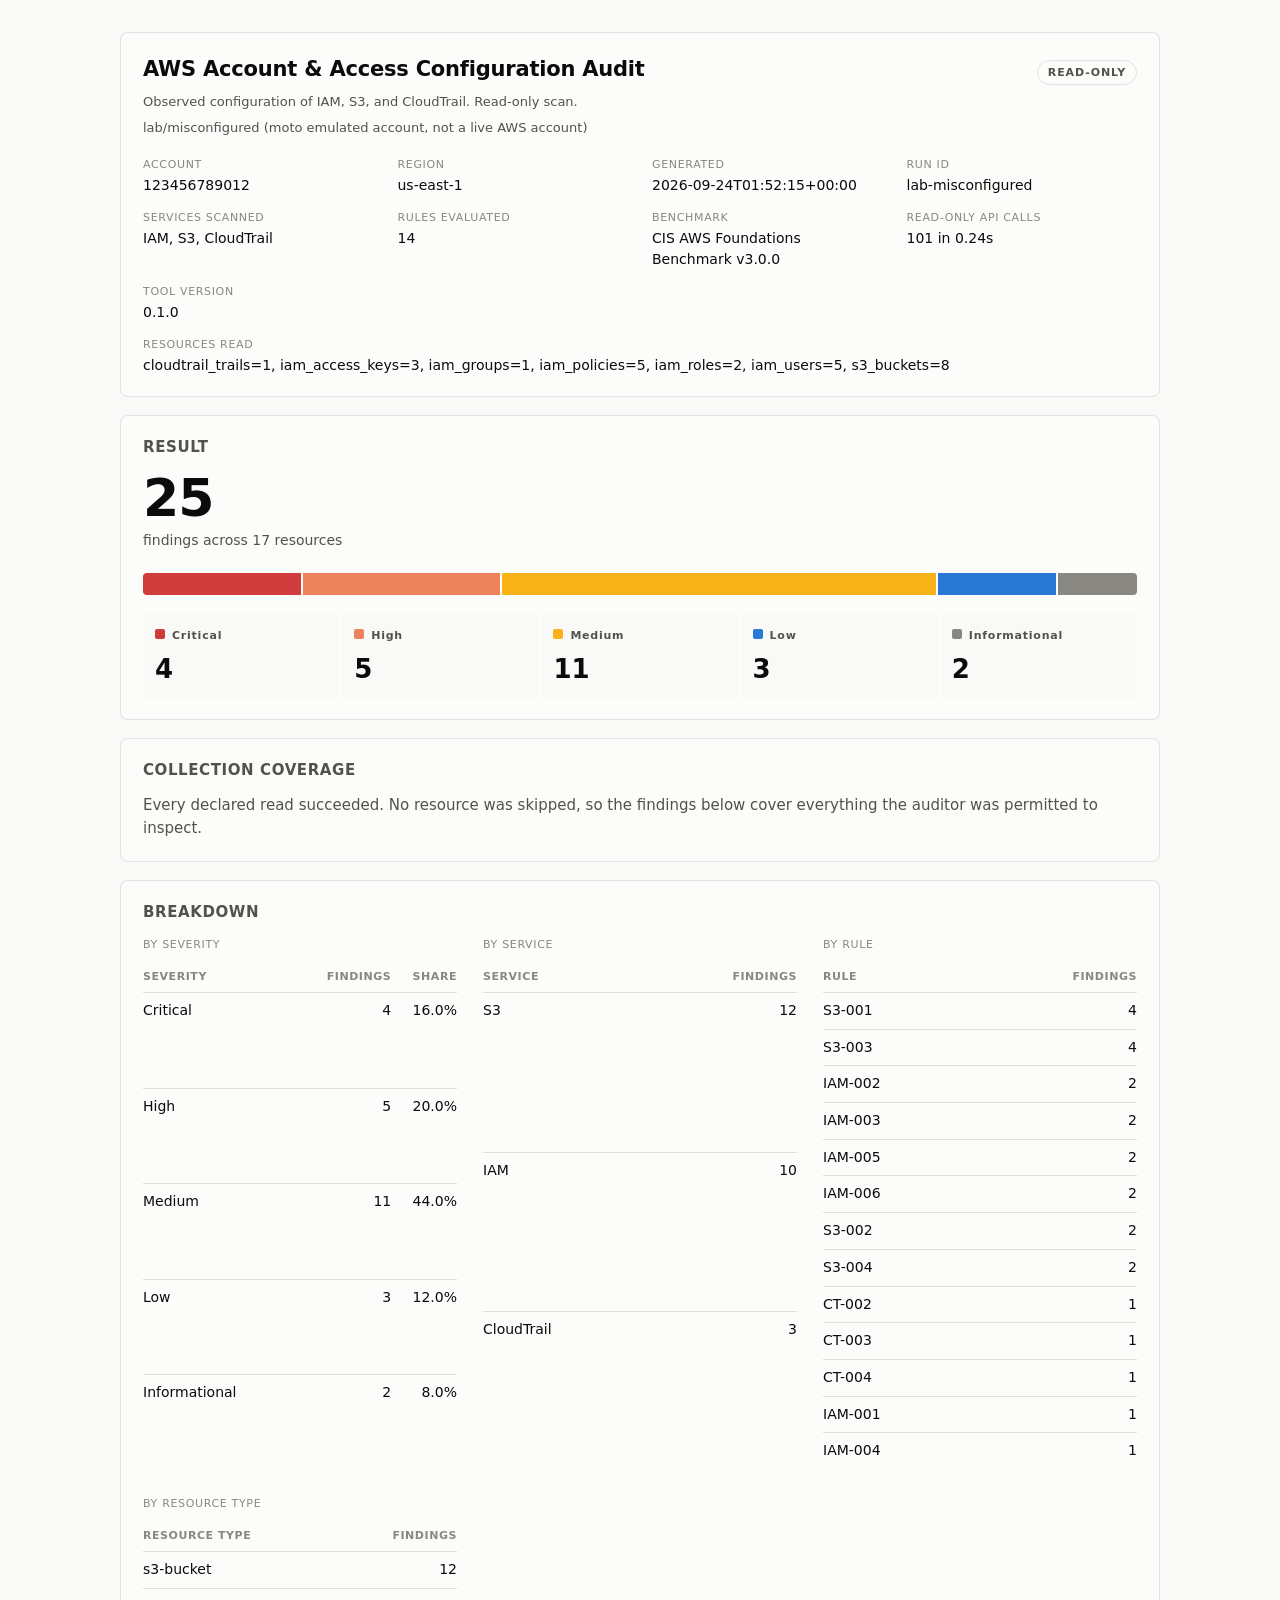
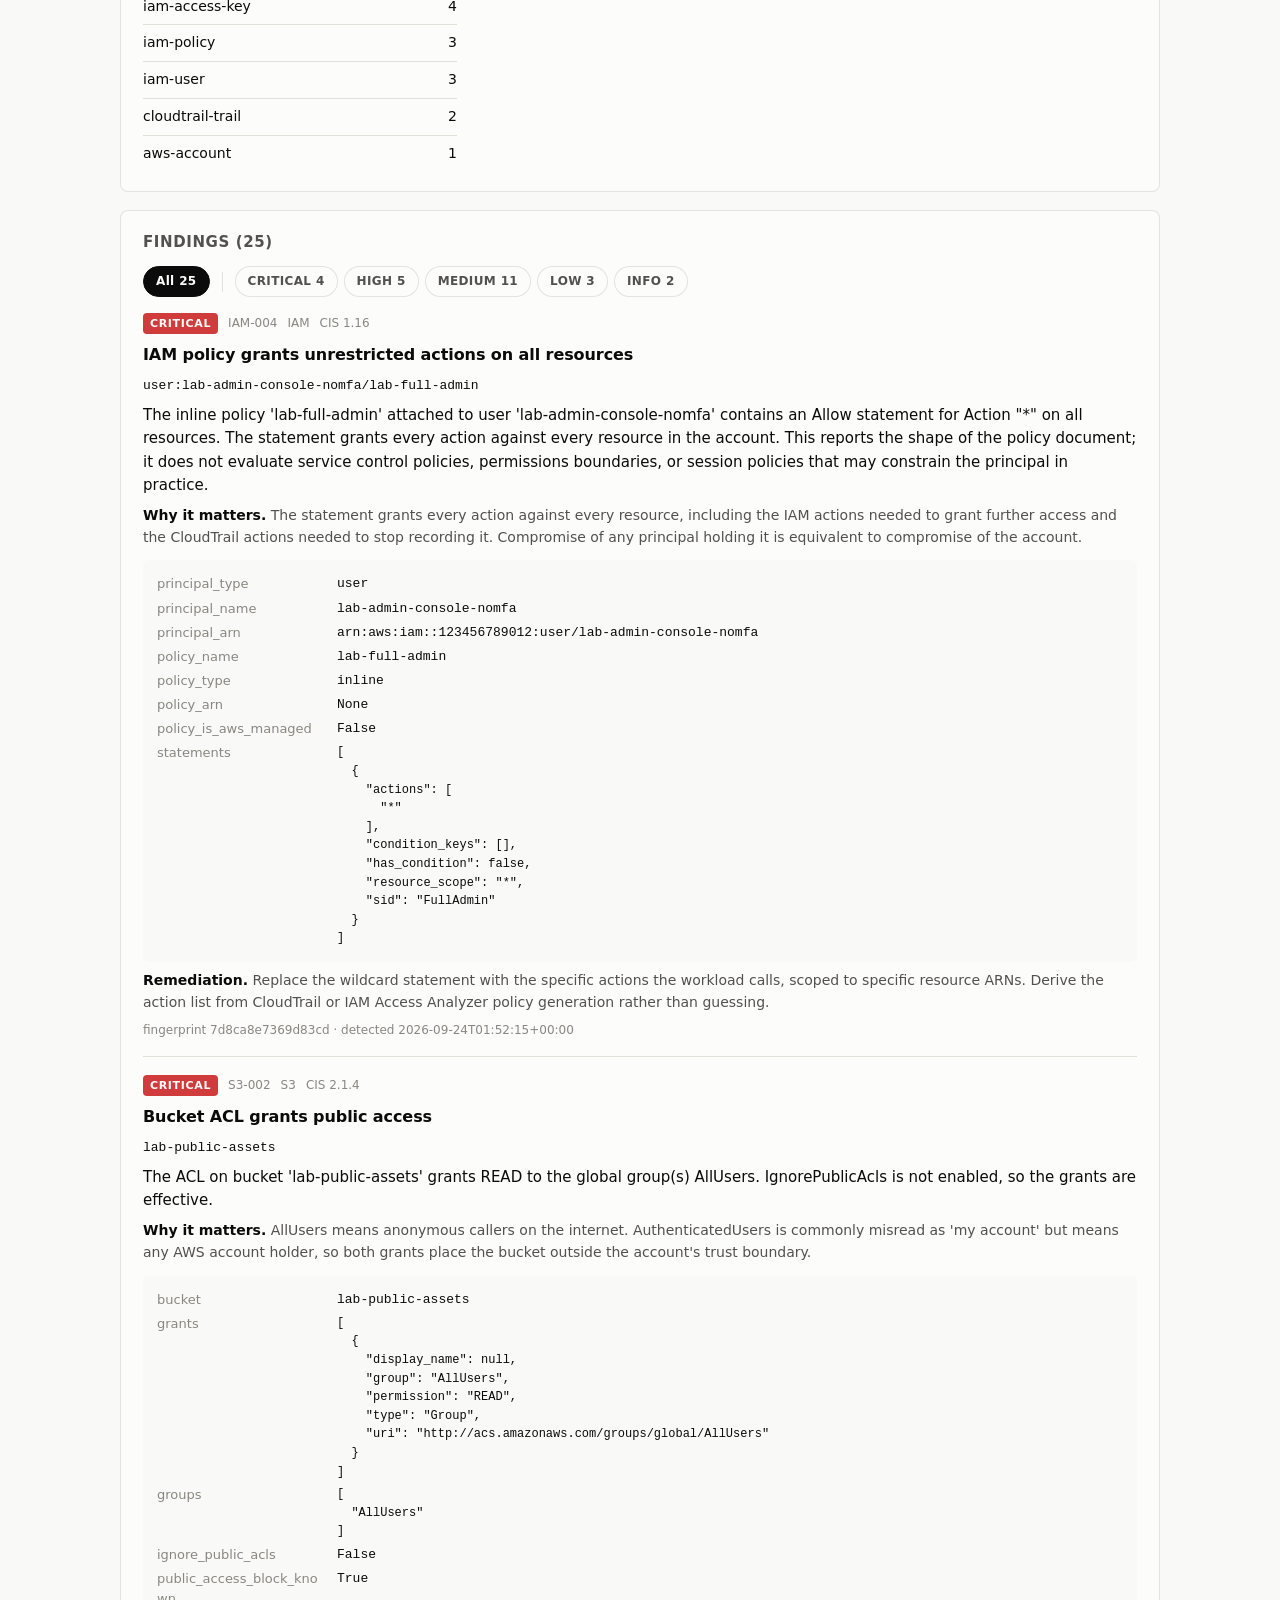
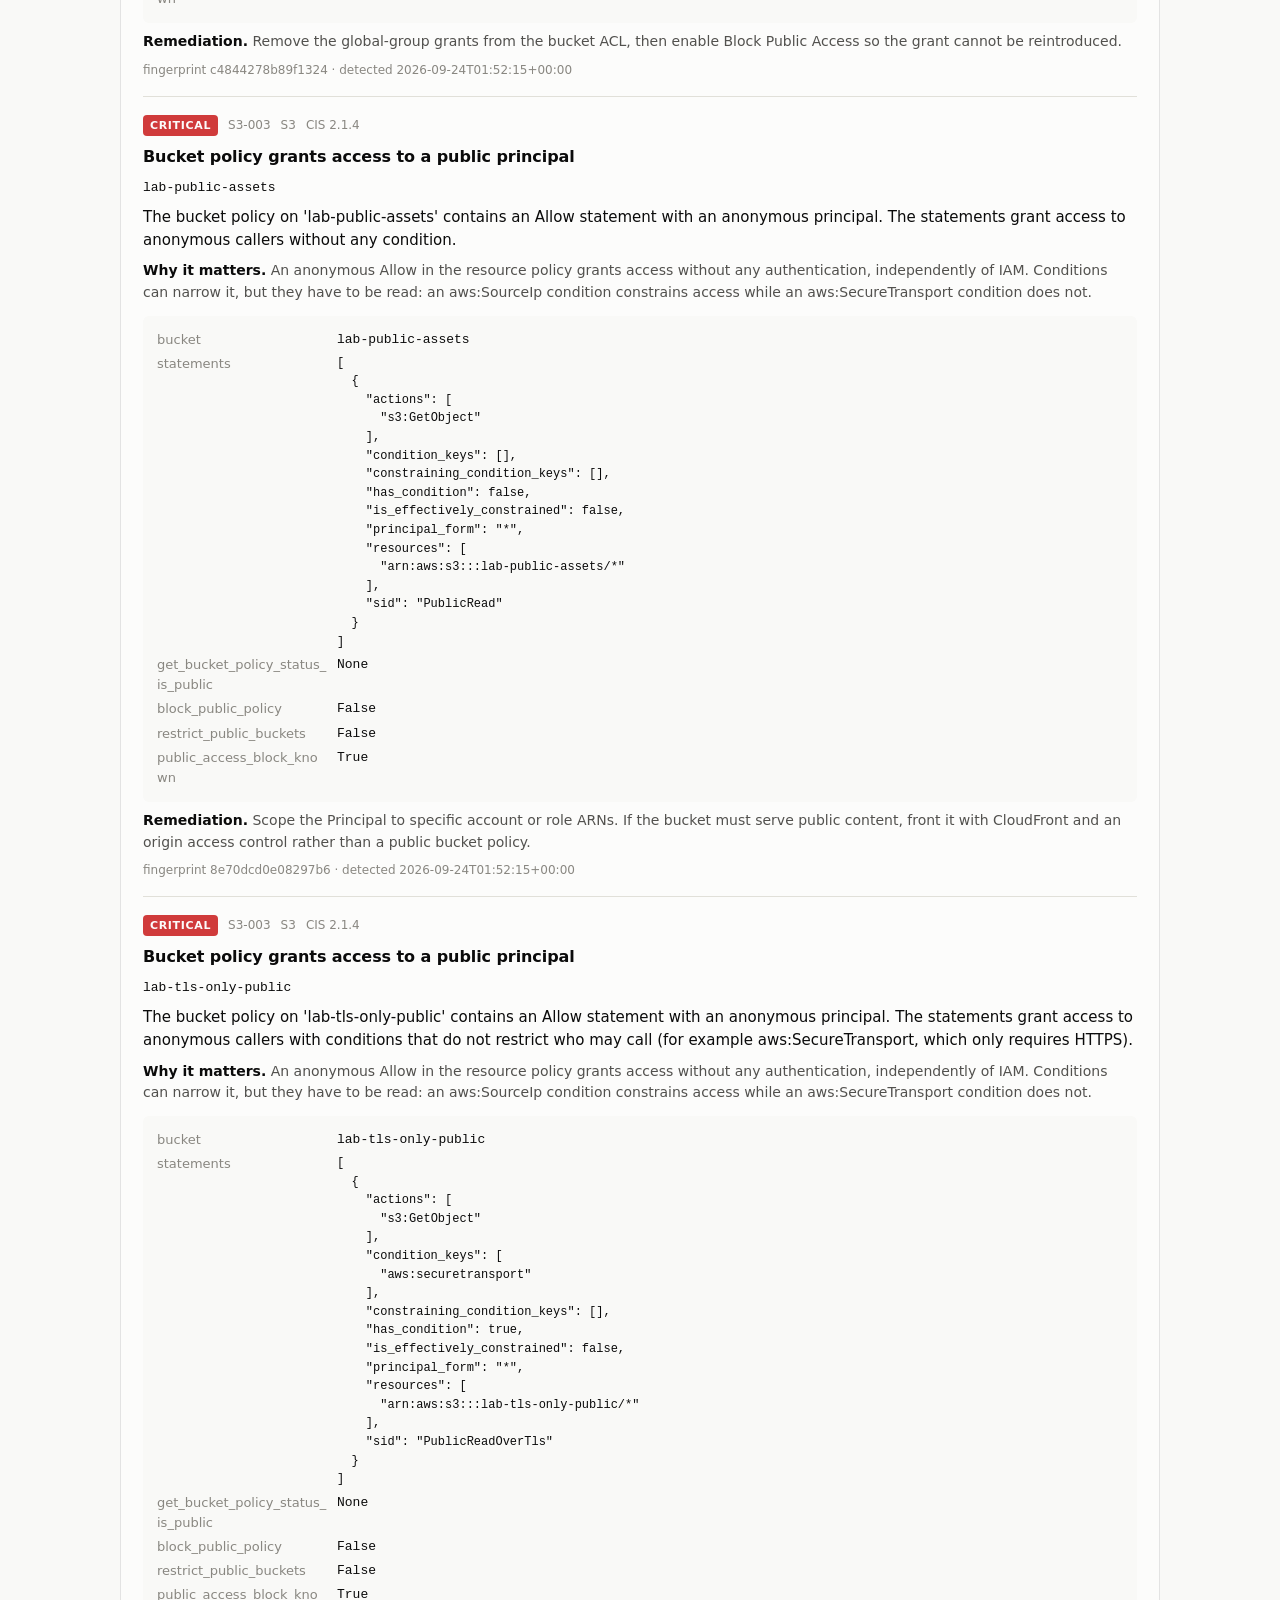
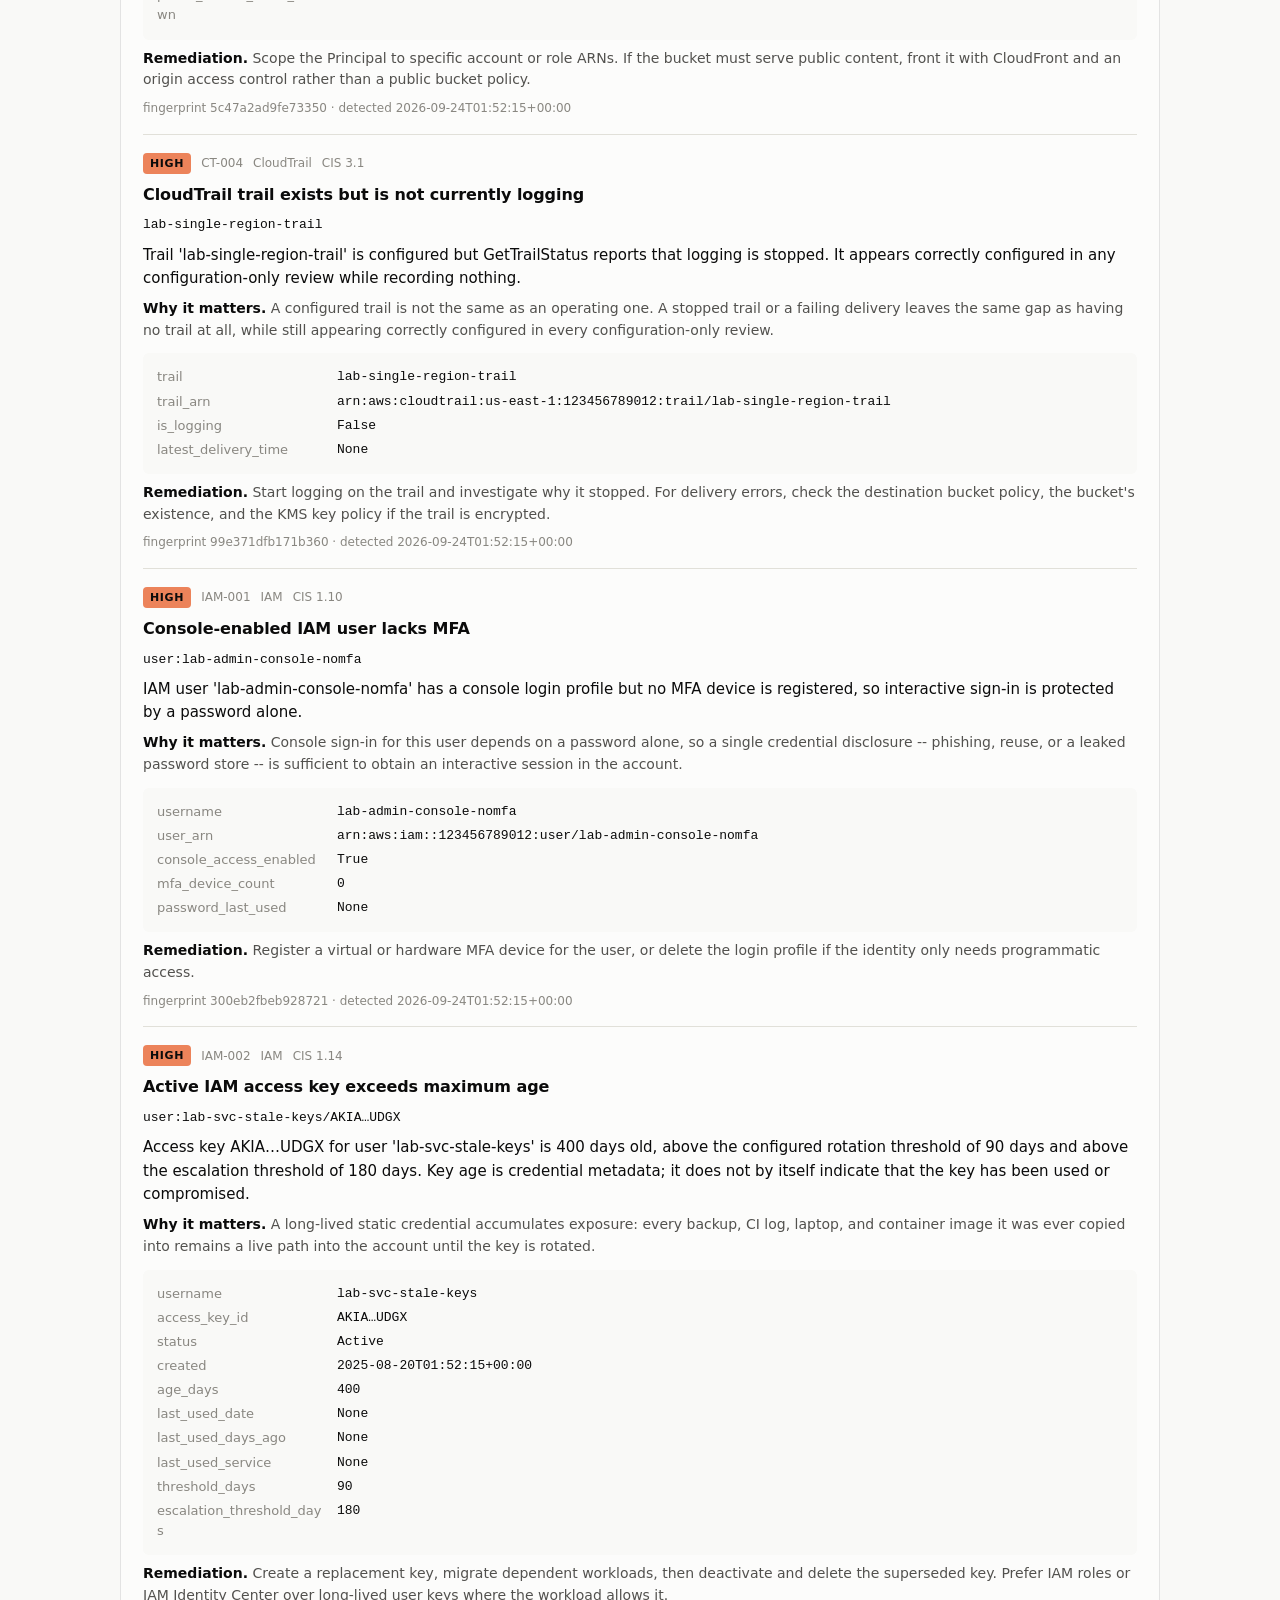
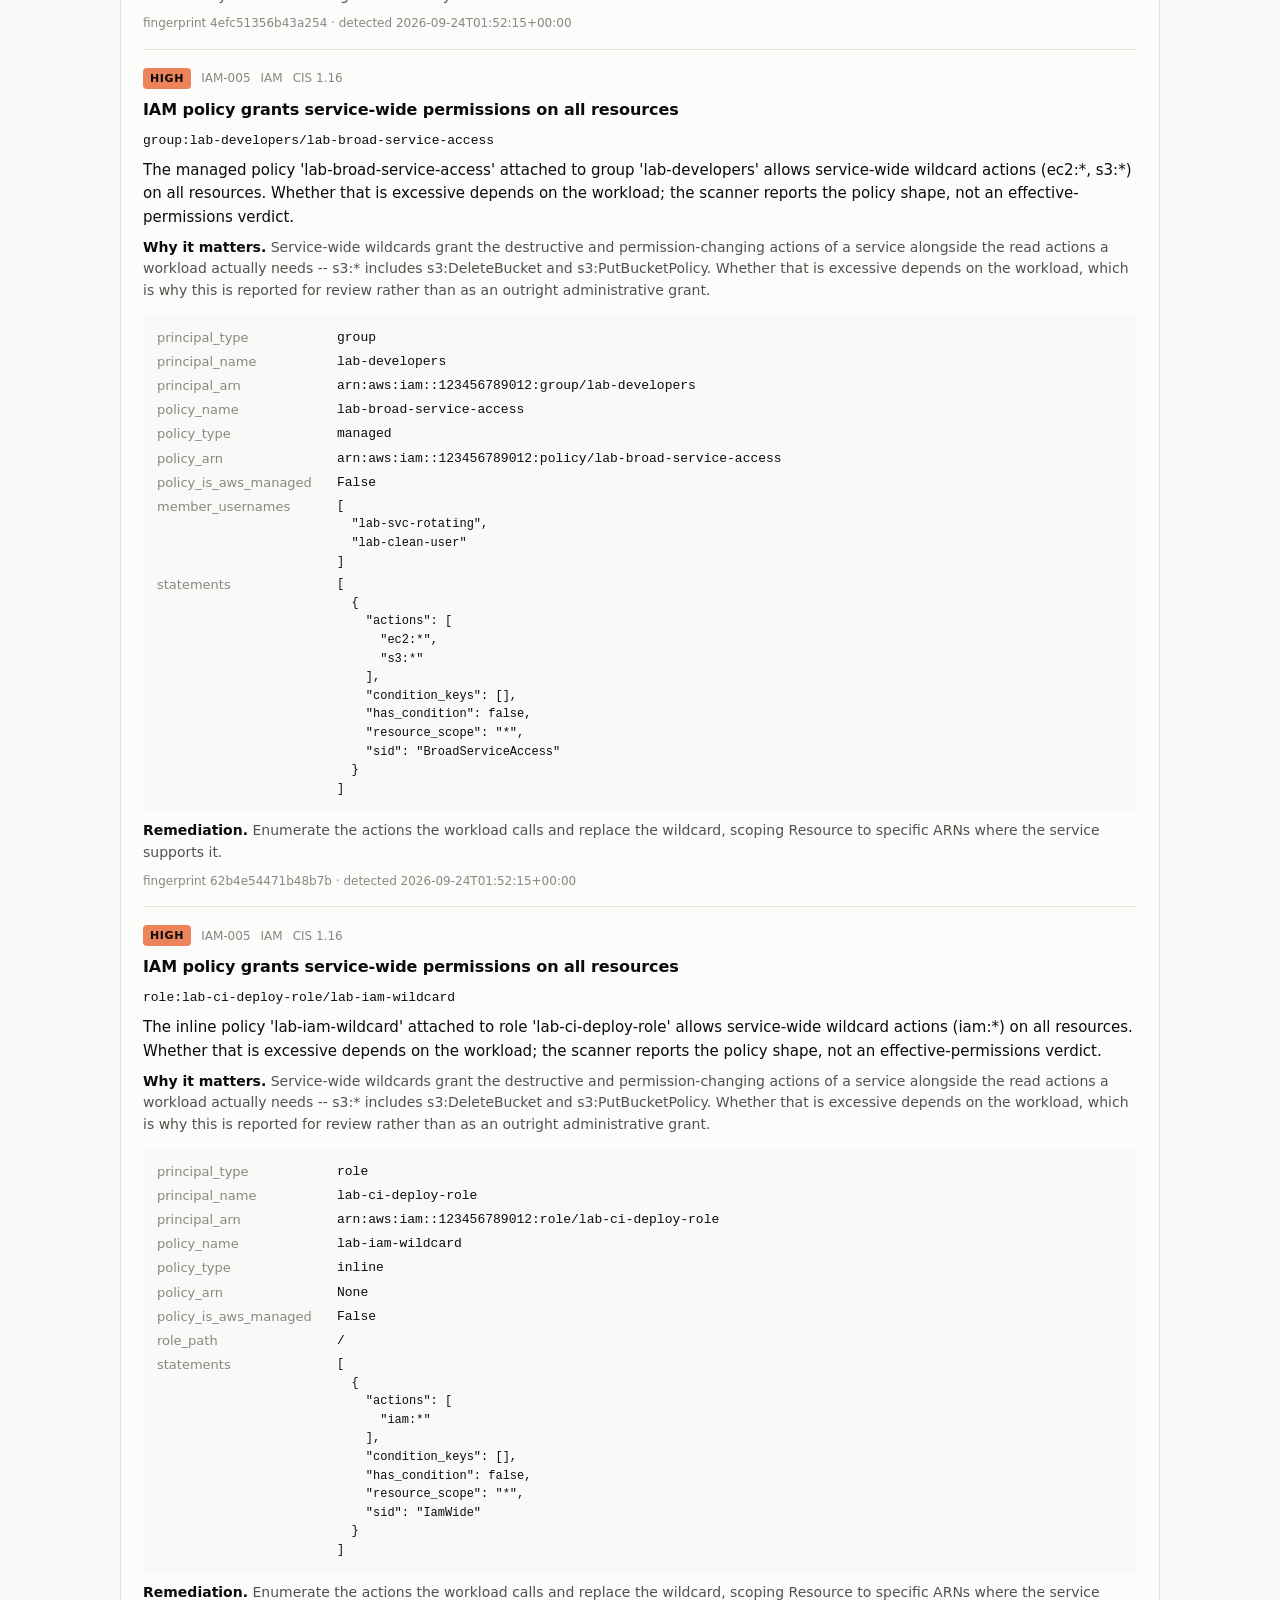
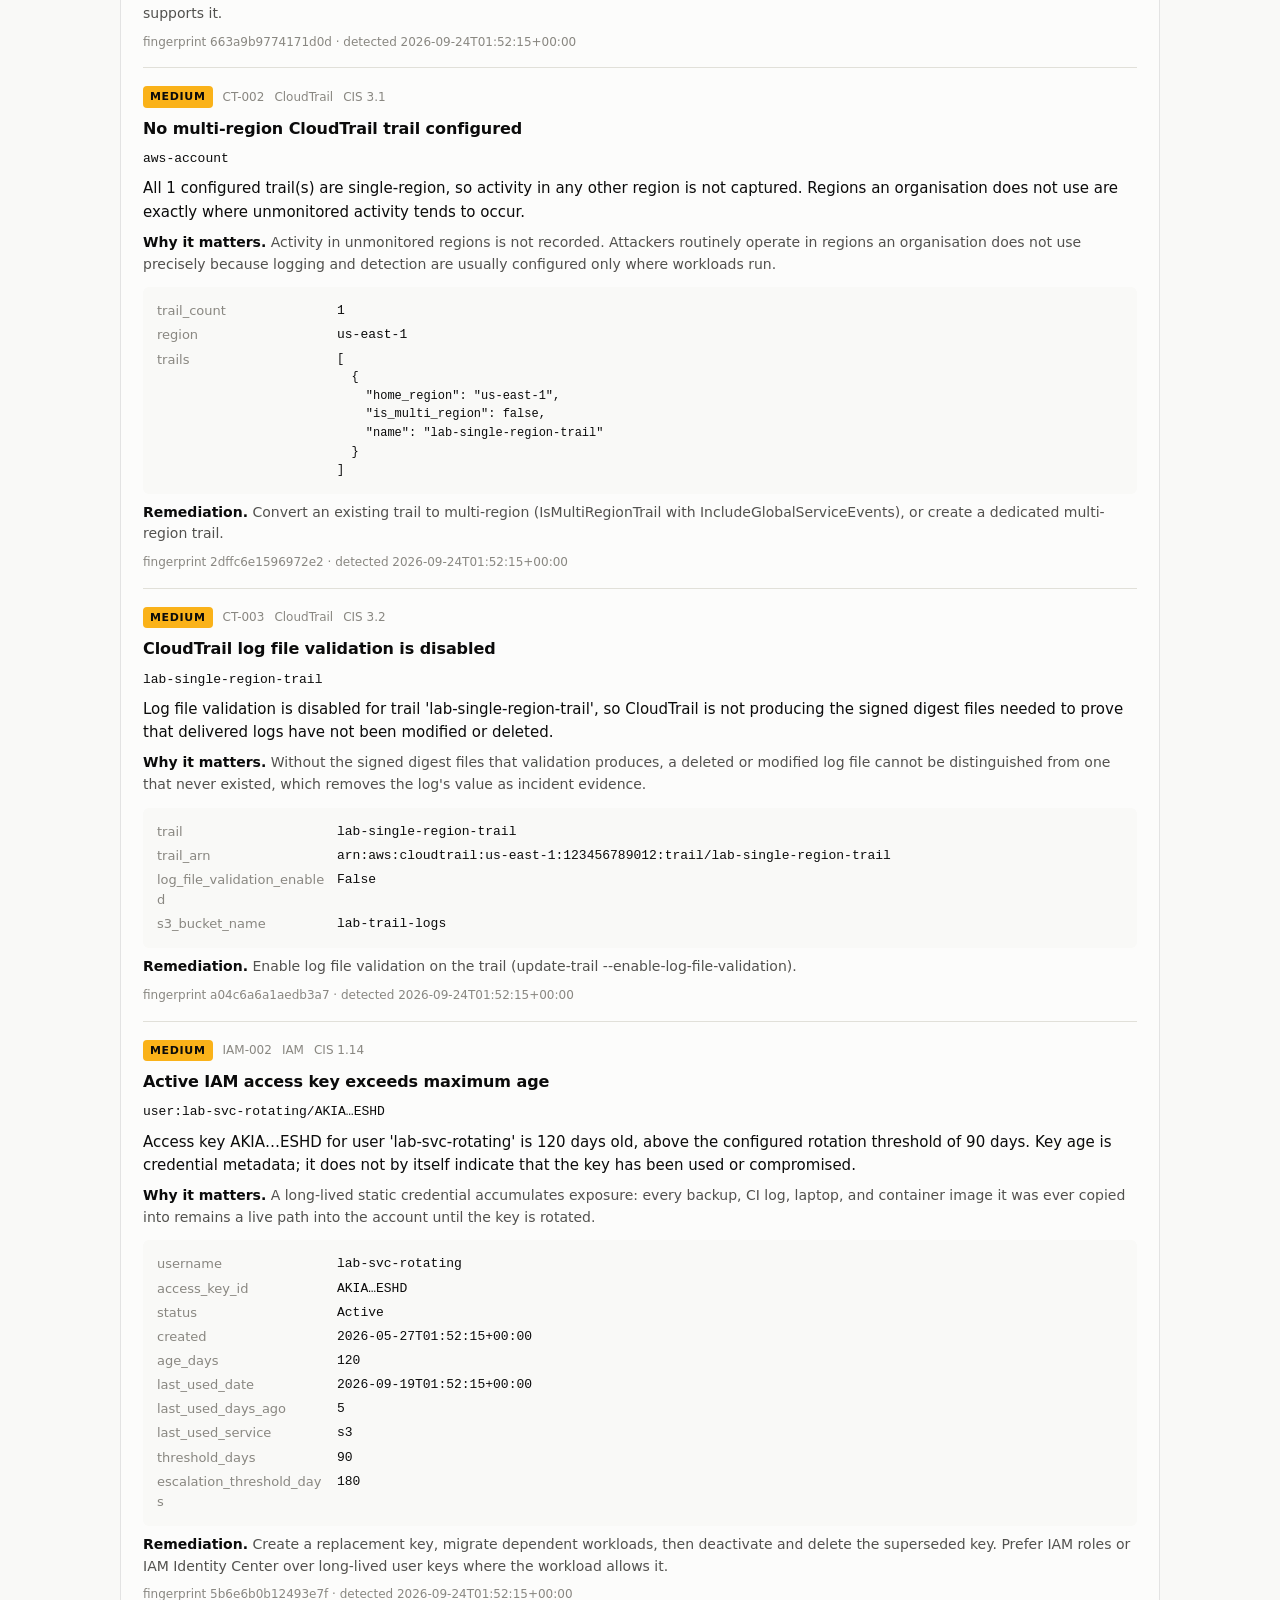
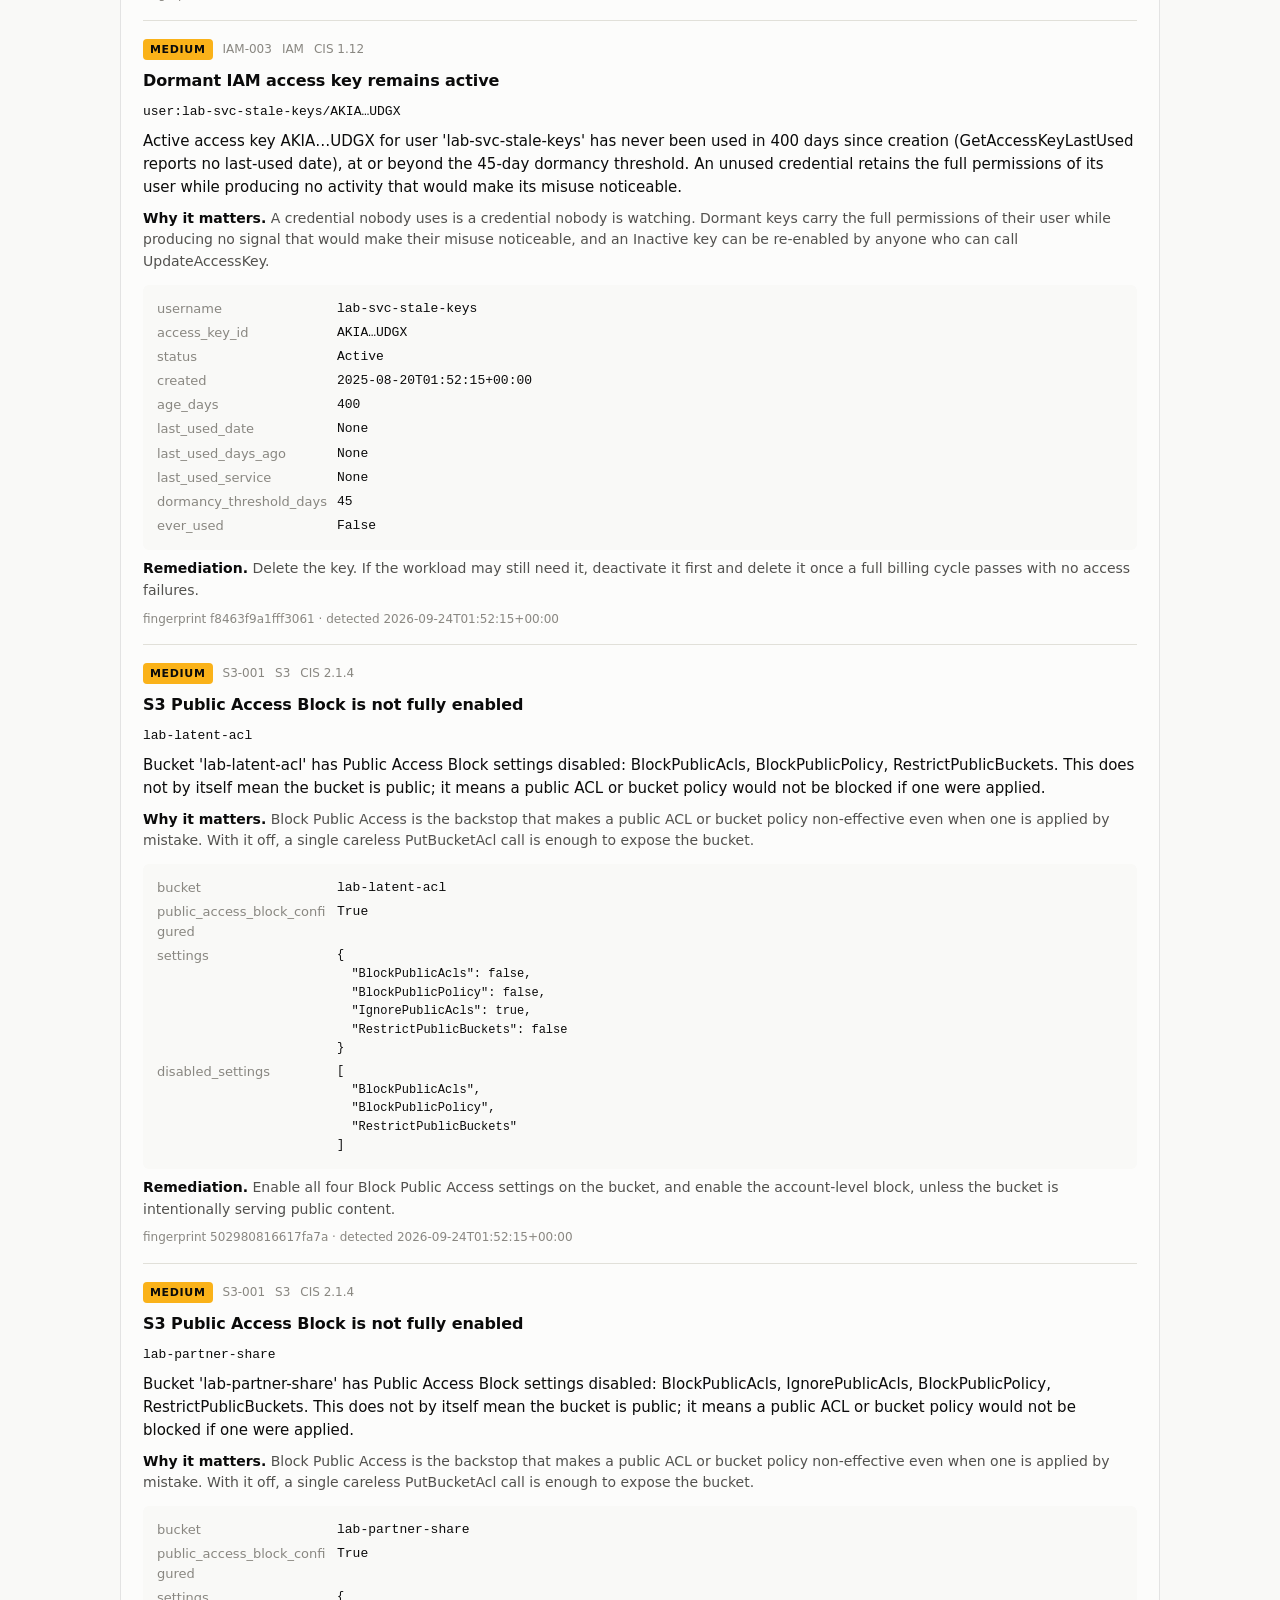
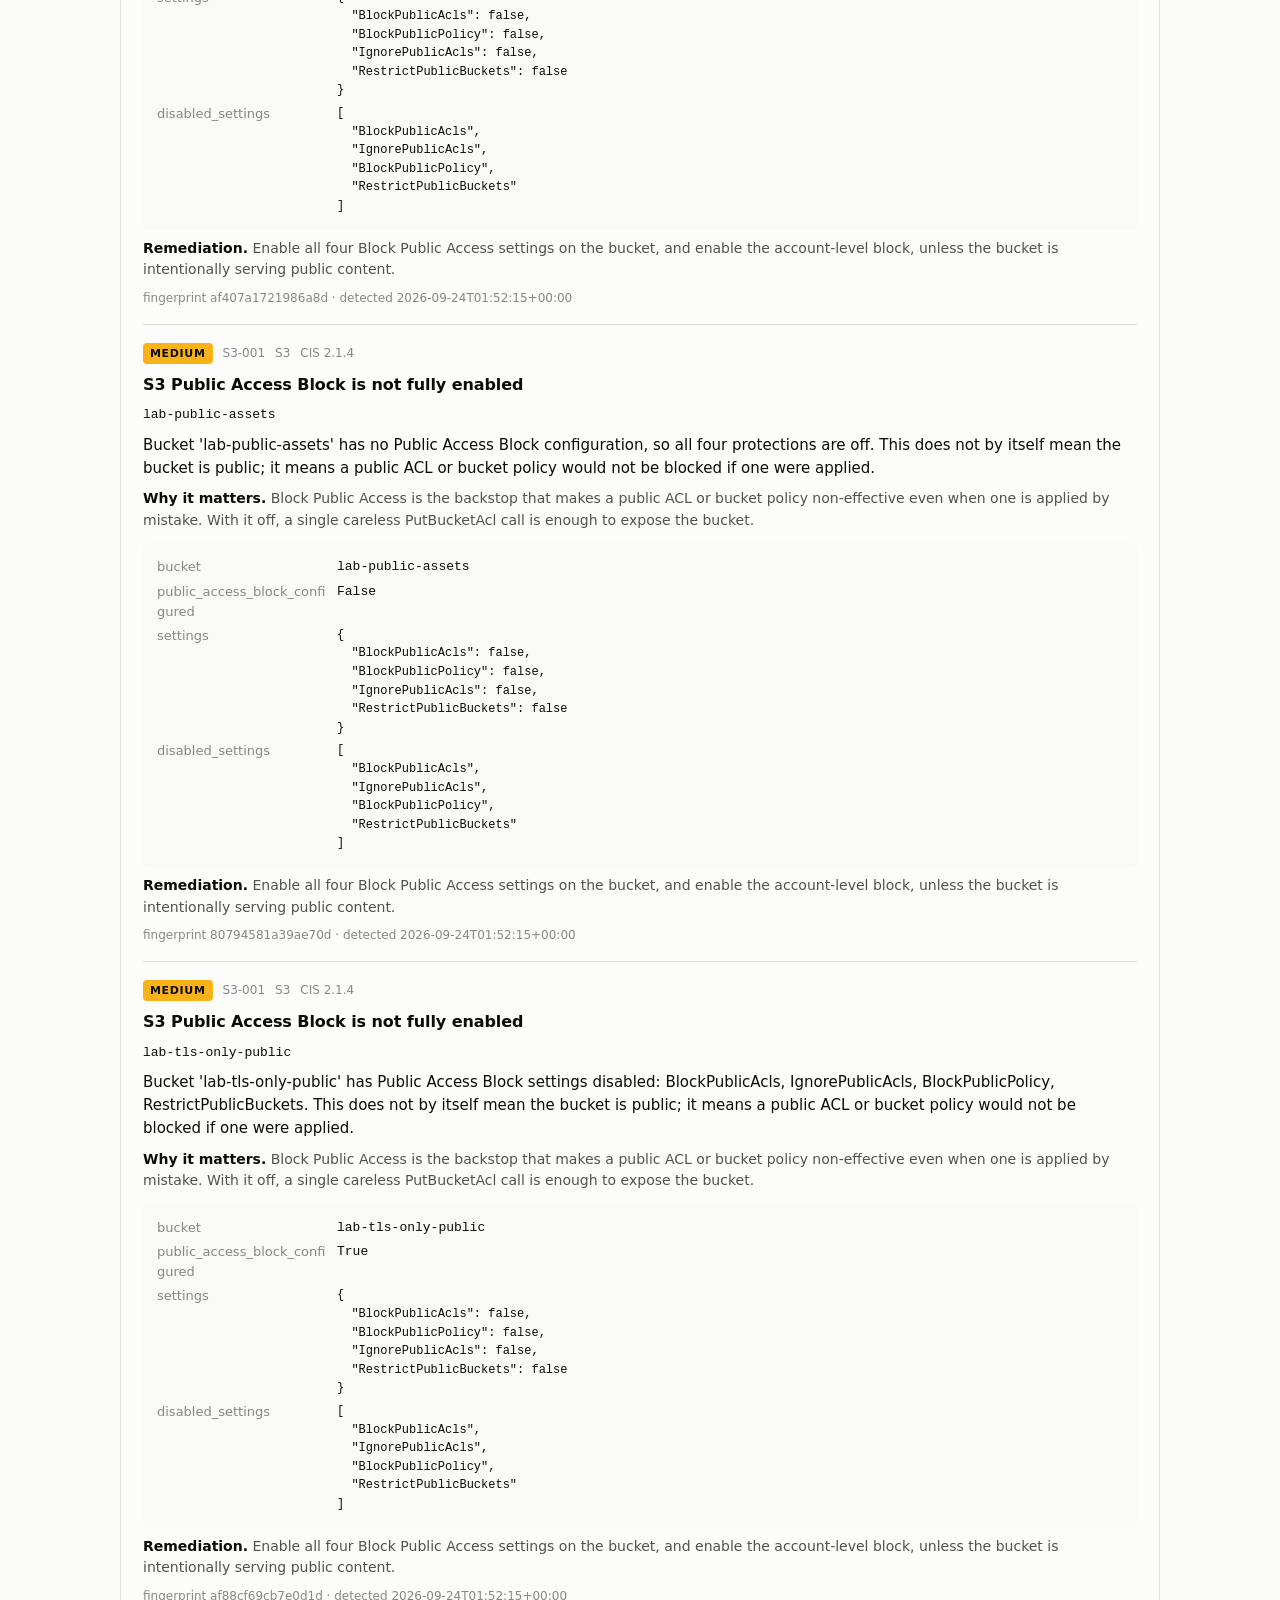
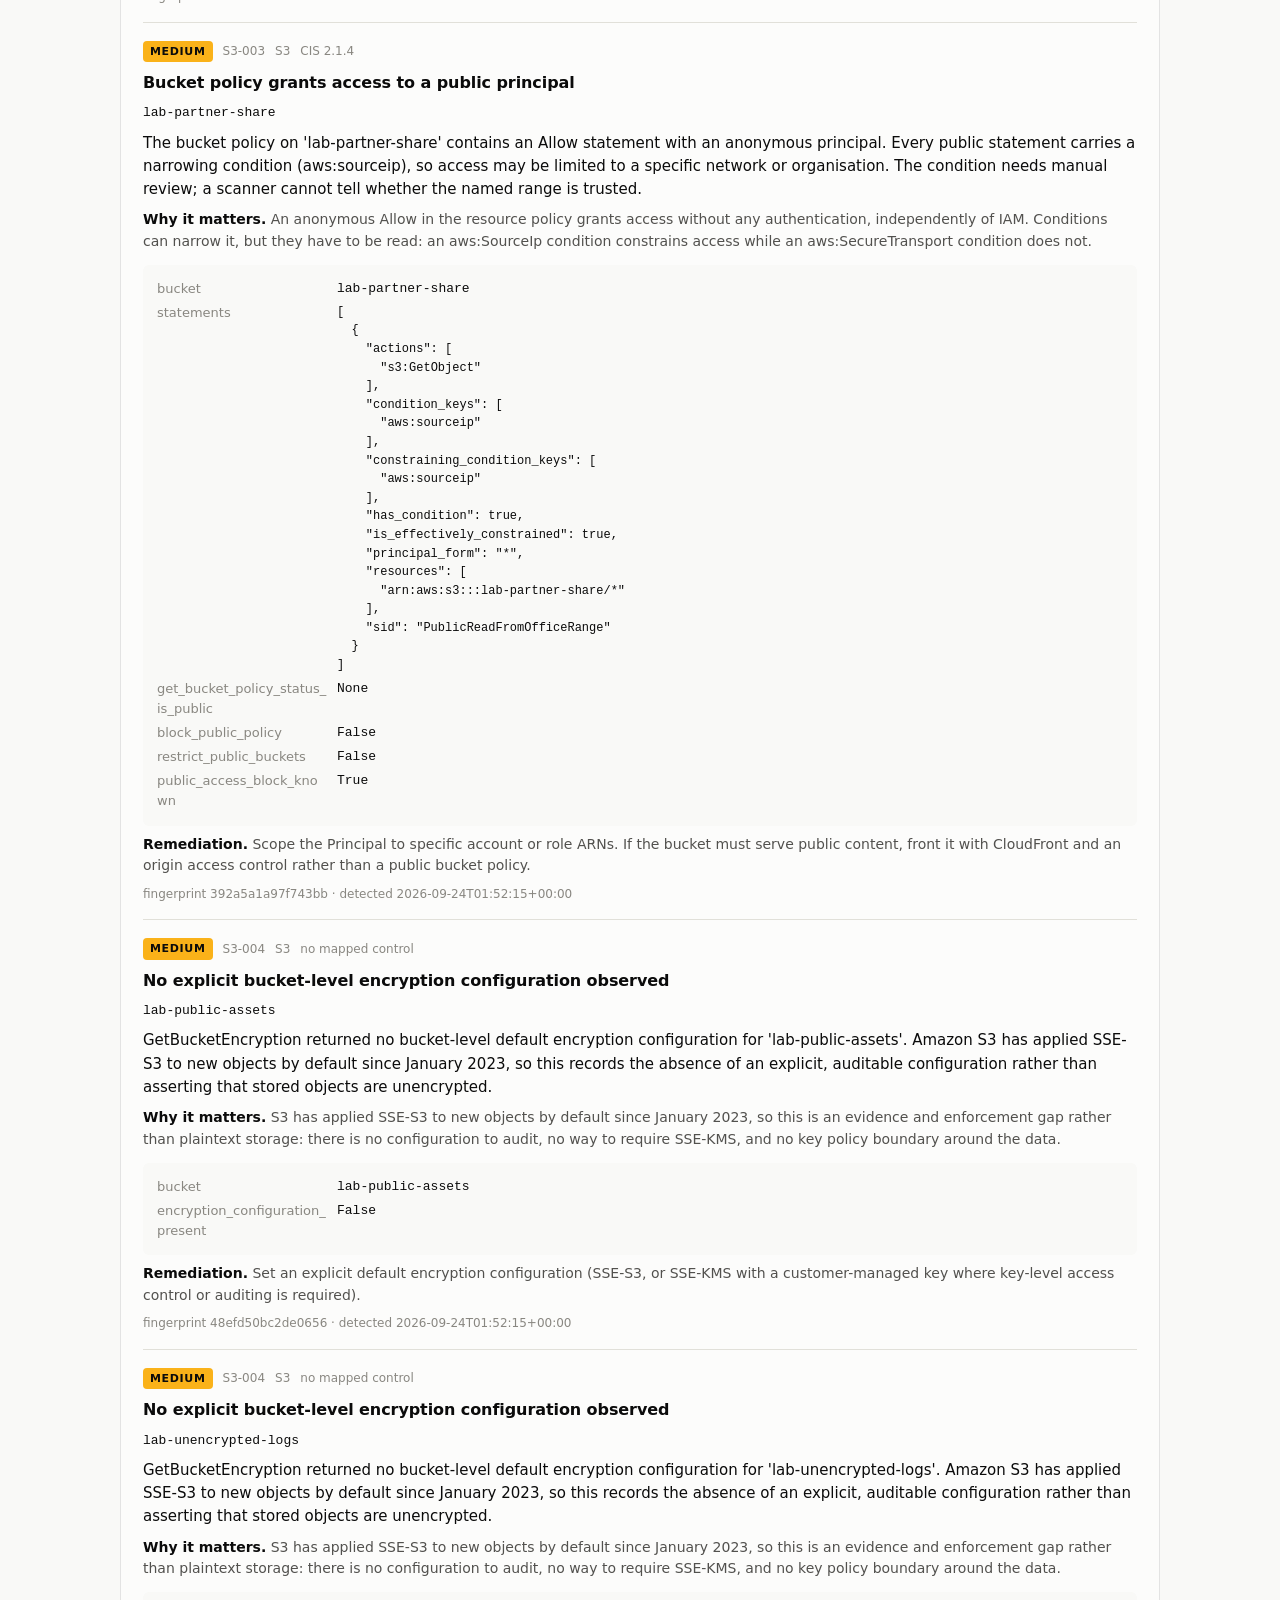
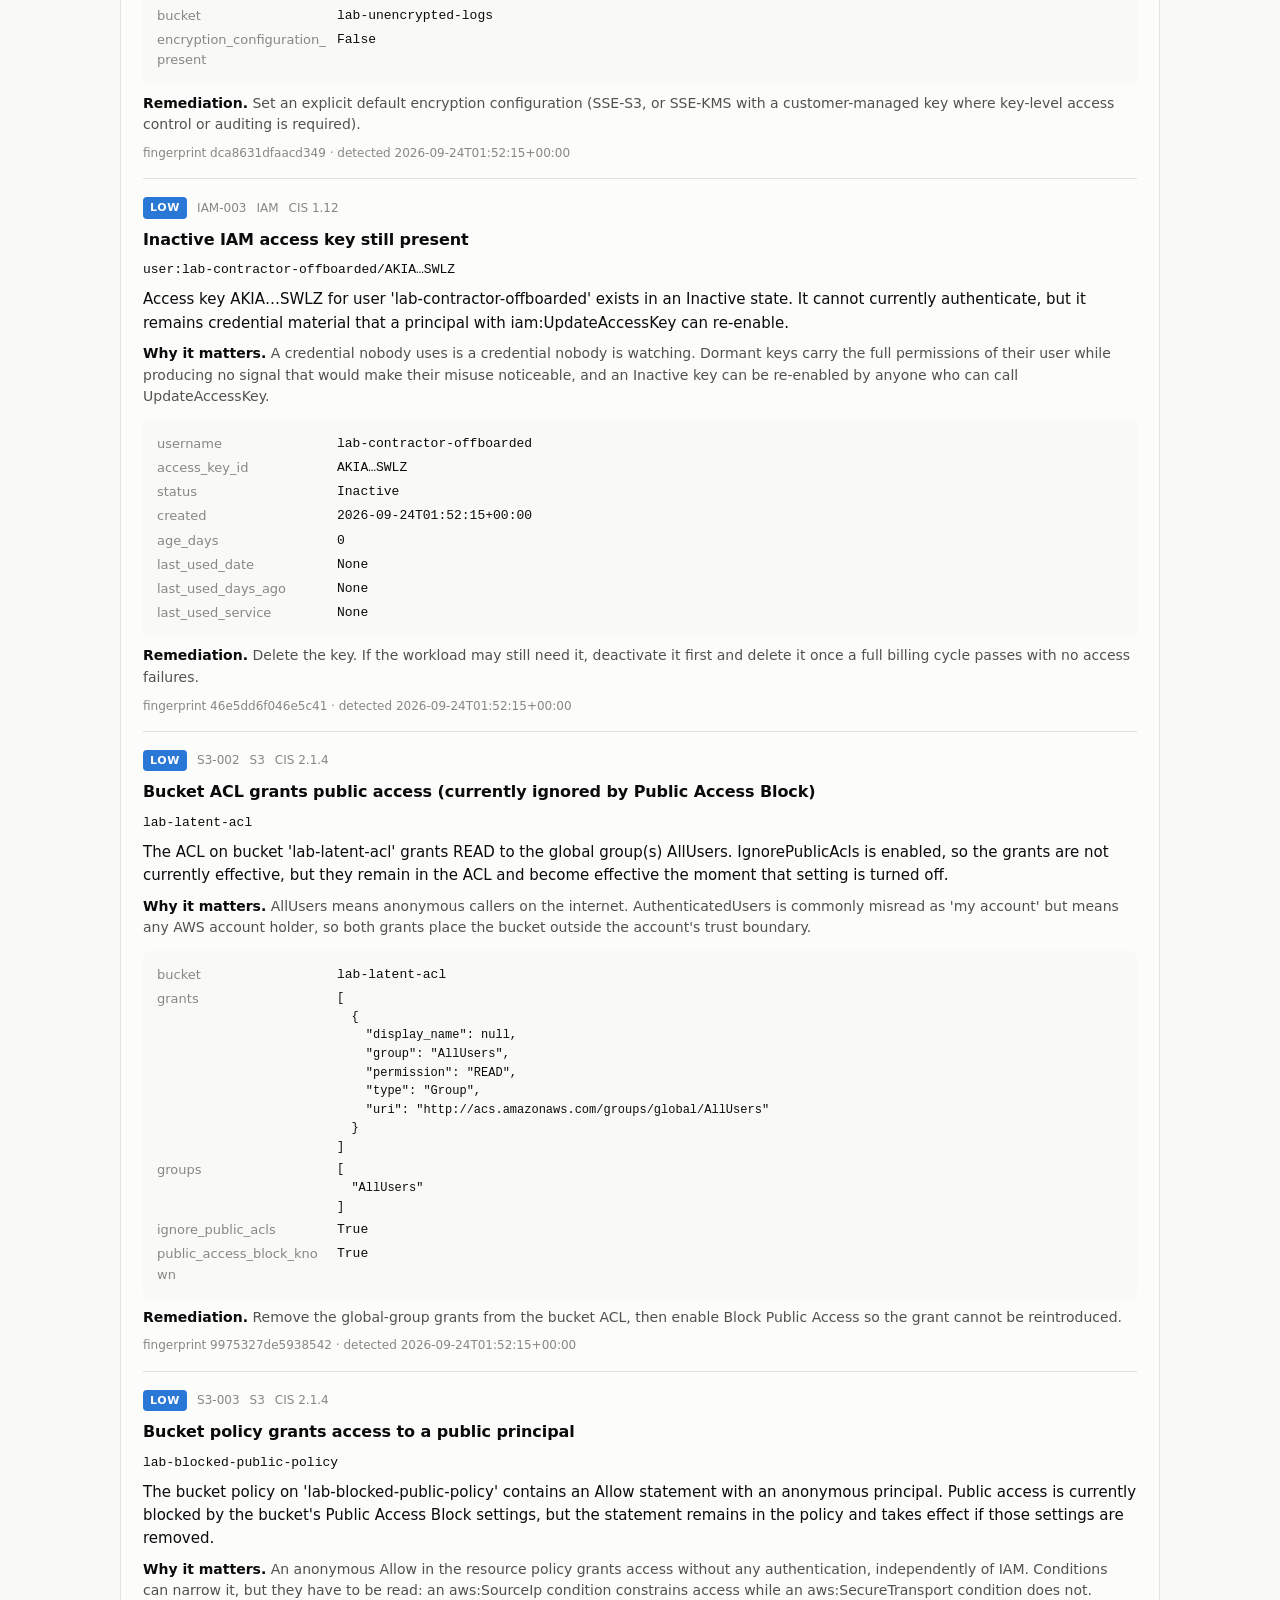
==== results/aws_audit_report.html @ 7cfce582 "Add a self-contained HTML reporter `--output html` writes the findings report as one HTML file, alon" ====
<!DOCTYPE html>
<html lang="en">
<head>
<meta charset="utf-8">
<meta name="viewport" content="width=device-width, initial-scale=1">
<meta http-equiv="Content-Security-Policy" content="default-src 'none'; style-src 'unsafe-inline'; img-src data:; form-action 'none'">
<meta name="robots" content="noindex, nofollow">
<meta name="generator" content="account-access-auditor 0.1.0">
<title>AWS access configuration audit - 123456789012</title>
<style>
:root {
    color-scheme: light;
    --surface: #fcfcfb;
    --plane: #f9f9f7;
    --ink: #0b0b0b;
    --ink-2: #52514e;
    --muted: #898781;
    --rule: #e1e0d9;
    --edge: rgba(11, 11, 11, 0.10);
    --tier-critical: #d03b3b;
    --tier-high: #ec835a;
    --tier-medium: #fab219;
    --tier-low: #2a78d6;
    --tier-info: #898781;
}
@media (prefers-color-scheme: dark) {
  :root {
    color-scheme: dark;
    --surface: #1a1a19;
    --plane: #0d0d0d;
    --ink: #ffffff;
    --ink-2: #c3c2b7;
    --muted: #898781;
    --rule: #2c2c2a;
    --edge: rgba(255, 255, 255, 0.10);
    --tier-critical: #d03b3b;
    --tier-high: #ec835a;
    --tier-medium: #fab219;
    --tier-low: #3987e5;
    --tier-info: #898781;
  }
}

*, *::before, *::after { box-sizing: border-box; }

body {
    margin: 0;
    padding: 32px 16px 64px;
    background: var(--plane);
    color: var(--ink);
    font: 15px/1.55 system-ui, -apple-system, "Segoe UI", sans-serif;
}
main { max-width: 1040px; margin: 0 auto; }

h1 { font-size: 21px; margin: 0 0 4px; letter-spacing: -0.01em; }
h2 { font-size: 15px; margin: 0 0 12px; letter-spacing: 0.04em; text-transform: uppercase;
      color: var(--ink-2); font-weight: 600; }
h3 { font-size: 15px; margin: 0; font-weight: 600; }
p { margin: 0 0 10px; }
a { color: inherit; }

.card {
    background: var(--surface);
    border: 1px solid var(--edge);
    border-radius: 8px;
    padding: 20px 22px;
    margin: 0 0 18px;
}

/* -- header ------------------------------------------------------------- */

.masthead { display: flex; flex-wrap: wrap; gap: 14px; align-items: baseline;
             justify-content: space-between; margin-bottom: 4px; }
.badge {
    font-size: 11px; font-weight: 700; letter-spacing: 0.08em; text-transform: uppercase;
    border: 1px solid var(--edge); border-radius: 999px; padding: 3px 10px; color: var(--ink-2);
    white-space: nowrap;
}
.env { color: var(--ink-2); font-size: 13px; margin: 6px 0 0; }

dl.facts { display: grid; grid-template-columns: repeat(auto-fit, minmax(190px, 1fr));
            gap: 12px 24px; margin: 18px 0 0; }
dl.facts div { min-width: 0; }
dl.facts div.wide { grid-column: 1 / -1; }
dl.facts dt { font-size: 11px; letter-spacing: 0.06em; text-transform: uppercase;
               color: var(--muted); margin-bottom: 2px; }
dl.facts dd { margin: 0; font-size: 14px; overflow-wrap: anywhere; }

/* -- hero + tier legend -------------------------------------------------- */

.hero { font-size: 52px; line-height: 1; font-weight: 600; letter-spacing: -0.02em; }
.hero-label { color: var(--ink-2); font-size: 14px; margin-top: 6px; }

.bar { display: flex; gap: 2px; height: 22px; margin: 22px 0 18px; border-radius: 4px; }
.bar span { display: block; }
.bar span:first-child { border-radius: 4px 0 0 4px; }
.bar span:last-child { border-radius: 0 4px 4px 0; }
.bar-empty { background: var(--rule); flex: 1; border-radius: 4px; }

.tiers { display: grid; grid-template-columns: repeat(auto-fit, minmax(150px, 1fr));
          gap: 2px; list-style: none; margin: 0; padding: 0; }
.tiers li { padding: 10px 12px; border-radius: 6px; background: var(--plane); }
.tiers .swatch { display: inline-block; width: 10px; height: 10px; border-radius: 2px;
                  margin-right: 7px; vertical-align: baseline; }
.tiers .name { font-size: 11px; font-weight: 700; letter-spacing: 0.07em; color: var(--ink-2); }
.tiers .count { display: block; font-size: 26px; font-weight: 600; margin-top: 2px; }
.tiers li[data-zero="true"] .count { color: var(--muted); font-weight: 500; }

/* -- tables -------------------------------------------------------------- */

table { width: 100%; border-collapse: collapse; font-size: 14px; }
caption { text-align: left; font-size: 11px; letter-spacing: 0.06em; text-transform: uppercase;
           color: var(--muted); padding-bottom: 8px; }
th, td { text-align: left; padding: 7px 10px 7px 0; border-bottom: 1px solid var(--rule);
          vertical-align: top; }
th { font-size: 11px; letter-spacing: 0.05em; text-transform: uppercase; color: var(--muted);
      font-weight: 600; }
td.n, th.n { text-align: right; font-variant-numeric: tabular-nums; padding-right: 0; }
tbody tr:last-child td { border-bottom: none; }
.split { display: grid; grid-template-columns: repeat(auto-fit, minmax(260px, 1fr)); gap: 26px; }

/* -- filters ------------------------------------------------------------- */

.filters { display: flex; flex-wrap: wrap; gap: 6px; align-items: center; margin: 0 0 16px; }
.filters input { position: absolute; opacity: 0; pointer-events: none; }
.filters label {
    font-size: 12px; font-weight: 600; letter-spacing: 0.03em;
    border: 1px solid var(--edge); border-radius: 999px; padding: 5px 12px;
    cursor: pointer; color: var(--ink-2); background: var(--surface);
}
.filters label:hover { border-color: var(--muted); }
.filters input:checked + label { background: var(--ink); color: var(--surface);
                                  border-color: var(--ink); }
.filters input:focus-visible + label { outline: 2px solid var(--tier-low); outline-offset: 2px; }
.filters .sep { width: 1px; height: 20px; background: var(--rule); margin: 0 6px; }

  body:has(#f-sev-critical:checked) .finding:not([data-severity="CRITICAL"]) { display: none; }
  body:has(#f-sev-high:checked) .finding:not([data-severity="HIGH"]) { display: none; }
  body:has(#f-sev-medium:checked) .finding:not([data-severity="MEDIUM"]) { display: none; }
  body:has(#f-sev-low:checked) .finding:not([data-severity="LOW"]) { display: none; }
  body:has(#f-sev-info:checked) .finding:not([data-severity="INFO"]) { display: none; }

/* -- findings ------------------------------------------------------------ */

.finding { border-top: 1px solid var(--rule); padding: 18px 0 16px; }
.finding:first-of-type { border-top: none; padding-top: 0; }
.finding-head { display: flex; flex-wrap: wrap; gap: 8px 10px; align-items: center; }
.chip {
    font-size: 11px; font-weight: 700; letter-spacing: 0.06em; border-radius: 4px;
    padding: 2px 7px; color: #fcfcfb; white-space: nowrap;
}
.chip[data-tier="MEDIUM"], .chip[data-tier="HIGH"] { color: #0b0b0b; }
.meta { font-size: 12px; color: var(--muted); font-variant-numeric: tabular-nums; }
.resource { font-family: ui-monospace, "SF Mono", Menlo, Consolas, monospace; font-size: 13px;
             overflow-wrap: anywhere; }
.finding h3 { margin: 9px 0 0; font-size: 16px; letter-spacing: -0.005em; }
.finding p { margin: 8px 0 0; }
.finding .why, .finding .fix { font-size: 14px; color: var(--ink-2); }
.finding .fix strong, .finding .why strong { color: var(--ink); font-weight: 600; }

dl.evidence { margin: 12px 0 0; padding: 12px 14px; background: var(--plane);
               border-radius: 6px; font-size: 13px; }
dl.evidence div { display: flex; gap: 10px; padding: 2px 0; }
dl.evidence dt { color: var(--muted); flex: 0 0 auto; width: 170px; overflow-wrap: anywhere; }
dl.evidence dd { margin: 0; flex: 1 1 auto; overflow-wrap: anywhere;
                  font-family: ui-monospace, "SF Mono", Menlo, Consolas, monospace; }
dl.evidence pre { margin: 0; white-space: pre-wrap; overflow-wrap: anywhere; font-size: 12px; }

.empty { color: var(--ink-2); margin: 0; }
.errors { border-left: 3px solid var(--tier-high); }
footer { max-width: 1040px; margin: 0 auto; color: var(--muted); font-size: 12px; }
footer p { margin: 0 0 8px; }

/* -- print --------------------------------------------------------------- */

@media print {
    body { background: #ffffff; padding: 0; }
    .filters { display: none; }
    .card { break-inside: avoid; border-color: #cccccc; }
    .finding { break-inside: avoid; }
    /* A filter must never remove a finding from the printed record. */
    .finding { display: block !important; }
}
</style>
</head>
<body>
<main>

<section class="card">
  <div class="masthead">
    <div>
      <h1>AWS Account &amp; Access Configuration Audit</h1>
      <p class="env">Observed configuration of IAM, S3, and CloudTrail. Read-only scan.</p>
      <p class="env">lab/misconfigured (moto emulated account, not a live AWS account)</p>
    </div>
    <span class="badge">Read-only</span>
  </div>
  <dl class="facts"><div><dt>Account</dt><dd>123456789012</dd></div><div><dt>Region</dt><dd>us-east-1</dd></div><div><dt>Generated</dt><dd>2026-09-24T01:52:15+00:00</dd></div><div><dt>Run ID</dt><dd>lab-misconfigured</dd></div><div><dt>Services scanned</dt><dd>IAM, S3, CloudTrail</dd></div><div><dt>Rules evaluated</dt><dd>14</dd></div><div><dt>Benchmark</dt><dd>CIS AWS Foundations Benchmark v3.0.0</dd></div><div><dt>Read-only API calls</dt><dd>101 in 0.24s</dd></div><div><dt>Tool version</dt><dd>0.1.0</dd></div><div class="wide"><dt>Resources read</dt><dd>cloudtrail_trails=1, iam_access_keys=3, iam_groups=1, iam_policies=5, iam_roles=2, iam_users=5, s3_buckets=8</dd></div></dl>
</section>

<section class="card">
  <h2>Result</h2>
  <div class="hero">25</div>
  <div class="hero-label">findings across 17 resources</div>
  <div class="bar" role="presentation"><span style="width: 16.0000%; background: var(--tier-critical);" title="CRITICAL: 4"></span><span style="width: 20.0000%; background: var(--tier-high);" title="HIGH: 5"></span><span style="width: 44.0000%; background: var(--tier-medium);" title="MEDIUM: 11"></span><span style="width: 12.0000%; background: var(--tier-low);" title="LOW: 3"></span><span style="width: 8.0000%; background: var(--tier-info);" title="INFO: 2"></span></div>
  <ul class="tiers"><li data-zero="false"><span class="swatch" style="background: var(--tier-critical);"></span><span class="name">Critical</span><span class="count">4</span></li><li data-zero="false"><span class="swatch" style="background: var(--tier-high);"></span><span class="name">High</span><span class="count">5</span></li><li data-zero="false"><span class="swatch" style="background: var(--tier-medium);"></span><span class="name">Medium</span><span class="count">11</span></li><li data-zero="false"><span class="swatch" style="background: var(--tier-low);"></span><span class="name">Low</span><span class="count">3</span></li><li data-zero="false"><span class="swatch" style="background: var(--tier-info);"></span><span class="name">Informational</span><span class="count">2</span></li></ul>
</section>

<section class="card"><h2>Collection coverage</h2><p class="empty">Every declared read succeeded. No resource was skipped, so the findings below cover everything the auditor was permitted to inspect.</p></section>

<section class="card">
  <h2>Breakdown</h2>
  <div class="split">
    <table><caption>By severity</caption><thead><tr><th>Severity</th><th class="n">Findings</th><th class="n">Share</th></tr></thead><tbody><tr><td>Critical</td><td class="n">4</td><td class="n">16.0%</td></tr><tr><td>High</td><td class="n">5</td><td class="n">20.0%</td></tr><tr><td>Medium</td><td class="n">11</td><td class="n">44.0%</td></tr><tr><td>Low</td><td class="n">3</td><td class="n">12.0%</td></tr><tr><td>Informational</td><td class="n">2</td><td class="n">8.0%</td></tr></tbody></table>
    <table><caption>By service</caption><thead><tr><th>Service</th><th class="n">Findings</th></tr></thead><tbody><tr><td>S3</td><td class="n">12</td></tr><tr><td>IAM</td><td class="n">10</td></tr><tr><td>CloudTrail</td><td class="n">3</td></tr></tbody></table>
    <table><caption>By rule</caption><thead><tr><th>Rule</th><th class="n">Findings</th></tr></thead><tbody><tr><td>S3-001</td><td class="n">4</td></tr><tr><td>S3-003</td><td class="n">4</td></tr><tr><td>IAM-002</td><td class="n">2</td></tr><tr><td>IAM-003</td><td class="n">2</td></tr><tr><td>IAM-005</td><td class="n">2</td></tr><tr><td>IAM-006</td><td class="n">2</td></tr><tr><td>S3-002</td><td class="n">2</td></tr><tr><td>S3-004</td><td class="n">2</td></tr><tr><td>CT-002</td><td class="n">1</td></tr><tr><td>CT-003</td><td class="n">1</td></tr><tr><td>CT-004</td><td class="n">1</td></tr><tr><td>IAM-001</td><td class="n">1</td></tr><tr><td>IAM-004</td><td class="n">1</td></tr></tbody></table>
    <table><caption>By resource type</caption><thead><tr><th>Resource type</th><th class="n">Findings</th></tr></thead><tbody><tr><td>s3-bucket</td><td class="n">12</td></tr><tr><td>iam-access-key</td><td class="n">4</td></tr><tr><td>iam-policy</td><td class="n">3</td></tr><tr><td>iam-user</td><td class="n">3</td></tr><tr><td>cloudtrail-trail</td><td class="n">2</td></tr><tr><td>aws-account</td><td class="n">1</td></tr></tbody></table>
  </div>
</section>

<section class="card">
  <h2>Findings (25)</h2>
  <div class="filters"><input type="radio" name="sev" id="f-sev-all" checked><label for="f-sev-all">All 25</label><span class="sep" role="presentation"></span><input type="radio" name="sev" id="f-sev-critical"><label for="f-sev-critical">CRITICAL 4</label><input type="radio" name="sev" id="f-sev-high"><label for="f-sev-high">HIGH 5</label><input type="radio" name="sev" id="f-sev-medium"><label for="f-sev-medium">MEDIUM 11</label><input type="radio" name="sev" id="f-sev-low"><label for="f-sev-low">LOW 3</label><input type="radio" name="sev" id="f-sev-info"><label for="f-sev-info">INFO 2</label></div>
  <article class="finding" data-severity="CRITICAL" data-service="IAM"><div class="finding-head"><span class="chip" data-tier="CRITICAL" style="background: var(--tier-critical);">CRITICAL</span><span class="meta">IAM-004</span><span class="meta">IAM</span><span class="meta" title="CIS Amazon Web Services Foundations Benchmark v3.0.0">CIS 1.16</span></div><h3>IAM policy grants unrestricted actions on all resources</h3><p class="resource">user:lab-admin-console-nomfa/lab-full-admin</p><p>The inline policy &#x27;lab-full-admin&#x27; attached to user &#x27;lab-admin-console-nomfa&#x27; contains an Allow statement for Action &quot;*&quot; on all resources. The statement grants every action against every resource in the account. This reports the shape of the policy document; it does not evaluate service control policies, permissions boundaries, or session policies that may constrain the principal in practice.</p><p class="why"><strong>Why it matters.</strong> The statement grants every action against every resource, including the IAM actions needed to grant further access and the CloudTrail actions needed to stop recording it. Compromise of any principal holding it is equivalent to compromise of the account.</p><dl class="evidence"><div><dt>principal_type</dt><dd>user</dd></div><div><dt>principal_name</dt><dd>lab-admin-console-nomfa</dd></div><div><dt>principal_arn</dt><dd>arn:aws:iam::123456789012:user/lab-admin-console-nomfa</dd></div><div><dt>policy_name</dt><dd>lab-full-admin</dd></div><div><dt>policy_type</dt><dd>inline</dd></div><div><dt>policy_arn</dt><dd>None</dd></div><div><dt>policy_is_aws_managed</dt><dd>False</dd></div><div><dt>statements</dt><dd><pre>[
  {
    &quot;actions&quot;: [
      &quot;*&quot;
    ],
    &quot;condition_keys&quot;: [],
    &quot;has_condition&quot;: false,
    &quot;resource_scope&quot;: &quot;*&quot;,
    &quot;sid&quot;: &quot;FullAdmin&quot;
  }
]</pre></dd></div></dl><p class="fix"><strong>Remediation.</strong> Replace the wildcard statement with the specific actions the workload calls, scoped to specific resource ARNs. Derive the action list from CloudTrail or IAM Access Analyzer policy generation rather than guessing.</p><p class="meta">fingerprint 7d8ca8e7369d83cd · detected 2026-09-24T01:52:15+00:00</p></article><article class="finding" data-severity="CRITICAL" data-service="S3"><div class="finding-head"><span class="chip" data-tier="CRITICAL" style="background: var(--tier-critical);">CRITICAL</span><span class="meta">S3-002</span><span class="meta">S3</span><span class="meta" title="CIS Amazon Web Services Foundations Benchmark v3.0.0">CIS 2.1.4</span></div><h3>Bucket ACL grants public access</h3><p class="resource">lab-public-assets</p><p>The ACL on bucket &#x27;lab-public-assets&#x27; grants READ to the global group(s) AllUsers. IgnorePublicAcls is not enabled, so the grants are effective.</p><p class="why"><strong>Why it matters.</strong> AllUsers means anonymous callers on the internet. AuthenticatedUsers is commonly misread as &#x27;my account&#x27; but means any AWS account holder, so both grants place the bucket outside the account&#x27;s trust boundary.</p><dl class="evidence"><div><dt>bucket</dt><dd>lab-public-assets</dd></div><div><dt>grants</dt><dd><pre>[
  {
    &quot;display_name&quot;: null,
    &quot;group&quot;: &quot;AllUsers&quot;,
    &quot;permission&quot;: &quot;READ&quot;,
    &quot;type&quot;: &quot;Group&quot;,
    &quot;uri&quot;: &quot;http://acs.amazonaws.com/groups/global/AllUsers&quot;
  }
]</pre></dd></div><div><dt>groups</dt><dd><pre>[
  &quot;AllUsers&quot;
]</pre></dd></div><div><dt>ignore_public_acls</dt><dd>False</dd></div><div><dt>public_access_block_known</dt><dd>True</dd></div></dl><p class="fix"><strong>Remediation.</strong> Remove the global-group grants from the bucket ACL, then enable Block Public Access so the grant cannot be reintroduced.</p><p class="meta">fingerprint c4844278b89f1324 · detected 2026-09-24T01:52:15+00:00</p></article><article class="finding" data-severity="CRITICAL" data-service="S3"><div class="finding-head"><span class="chip" data-tier="CRITICAL" style="background: var(--tier-critical);">CRITICAL</span><span class="meta">S3-003</span><span class="meta">S3</span><span class="meta" title="CIS Amazon Web Services Foundations Benchmark v3.0.0">CIS 2.1.4</span></div><h3>Bucket policy grants access to a public principal</h3><p class="resource">lab-public-assets</p><p>The bucket policy on &#x27;lab-public-assets&#x27; contains an Allow statement with an anonymous principal. The statements grant access to anonymous callers without any condition.</p><p class="why"><strong>Why it matters.</strong> An anonymous Allow in the resource policy grants access without any authentication, independently of IAM. Conditions can narrow it, but they have to be read: an aws:SourceIp condition constrains access while an aws:SecureTransport condition does not.</p><dl class="evidence"><div><dt>bucket</dt><dd>lab-public-assets</dd></div><div><dt>statements</dt><dd><pre>[
  {
    &quot;actions&quot;: [
      &quot;s3:GetObject&quot;
    ],
    &quot;condition_keys&quot;: [],
    &quot;constraining_condition_keys&quot;: [],
    &quot;has_condition&quot;: false,
    &quot;is_effectively_constrained&quot;: false,
    &quot;principal_form&quot;: &quot;*&quot;,
    &quot;resources&quot;: [
      &quot;arn:aws:s3:::lab-public-assets/*&quot;
    ],
    &quot;sid&quot;: &quot;PublicRead&quot;
  }
]</pre></dd></div><div><dt>get_bucket_policy_status_is_public</dt><dd>None</dd></div><div><dt>block_public_policy</dt><dd>False</dd></div><div><dt>restrict_public_buckets</dt><dd>False</dd></div><div><dt>public_access_block_known</dt><dd>True</dd></div></dl><p class="fix"><strong>Remediation.</strong> Scope the Principal to specific account or role ARNs. If the bucket must serve public content, front it with CloudFront and an origin access control rather than a public bucket policy.</p><p class="meta">fingerprint 8e70dcd0e08297b6 · detected 2026-09-24T01:52:15+00:00</p></article><article class="finding" data-severity="CRITICAL" data-service="S3"><div class="finding-head"><span class="chip" data-tier="CRITICAL" style="background: var(--tier-critical);">CRITICAL</span><span class="meta">S3-003</span><span class="meta">S3</span><span class="meta" title="CIS Amazon Web Services Foundations Benchmark v3.0.0">CIS 2.1.4</span></div><h3>Bucket policy grants access to a public principal</h3><p class="resource">lab-tls-only-public</p><p>The bucket policy on &#x27;lab-tls-only-public&#x27; contains an Allow statement with an anonymous principal. The statements grant access to anonymous callers with conditions that do not restrict who may call (for example aws:SecureTransport, which only requires HTTPS).</p><p class="why"><strong>Why it matters.</strong> An anonymous Allow in the resource policy grants access without any authentication, independently of IAM. Conditions can narrow it, but they have to be read: an aws:SourceIp condition constrains access while an aws:SecureTransport condition does not.</p><dl class="evidence"><div><dt>bucket</dt><dd>lab-tls-only-public</dd></div><div><dt>statements</dt><dd><pre>[
  {
    &quot;actions&quot;: [
      &quot;s3:GetObject&quot;
    ],
    &quot;condition_keys&quot;: [
      &quot;aws:securetransport&quot;
    ],
    &quot;constraining_condition_keys&quot;: [],
    &quot;has_condition&quot;: true,
    &quot;is_effectively_constrained&quot;: false,
    &quot;principal_form&quot;: &quot;*&quot;,
    &quot;resources&quot;: [
      &quot;arn:aws:s3:::lab-tls-only-public/*&quot;
    ],
    &quot;sid&quot;: &quot;PublicReadOverTls&quot;
  }
]</pre></dd></div><div><dt>get_bucket_policy_status_is_public</dt><dd>None</dd></div><div><dt>block_public_policy</dt><dd>False</dd></div><div><dt>restrict_public_buckets</dt><dd>False</dd></div><div><dt>public_access_block_known</dt><dd>True</dd></div></dl><p class="fix"><strong>Remediation.</strong> Scope the Principal to specific account or role ARNs. If the bucket must serve public content, front it with CloudFront and an origin access control rather than a public bucket policy.</p><p class="meta">fingerprint 5c47a2ad9fe73350 · detected 2026-09-24T01:52:15+00:00</p></article><article class="finding" data-severity="HIGH" data-service="CloudTrail"><div class="finding-head"><span class="chip" data-tier="HIGH" style="background: var(--tier-high);">HIGH</span><span class="meta">CT-004</span><span class="meta">CloudTrail</span><span class="meta" title="CIS Amazon Web Services Foundations Benchmark v3.0.0">CIS 3.1</span></div><h3>CloudTrail trail exists but is not currently logging</h3><p class="resource">lab-single-region-trail</p><p>Trail &#x27;lab-single-region-trail&#x27; is configured but GetTrailStatus reports that logging is stopped. It appears correctly configured in any configuration-only review while recording nothing.</p><p class="why"><strong>Why it matters.</strong> A configured trail is not the same as an operating one. A stopped trail or a failing delivery leaves the same gap as having no trail at all, while still appearing correctly configured in every configuration-only review.</p><dl class="evidence"><div><dt>trail</dt><dd>lab-single-region-trail</dd></div><div><dt>trail_arn</dt><dd>arn:aws:cloudtrail:us-east-1:123456789012:trail/lab-single-region-trail</dd></div><div><dt>is_logging</dt><dd>False</dd></div><div><dt>latest_delivery_time</dt><dd>None</dd></div></dl><p class="fix"><strong>Remediation.</strong> Start logging on the trail and investigate why it stopped. For delivery errors, check the destination bucket policy, the bucket&#x27;s existence, and the KMS key policy if the trail is encrypted.</p><p class="meta">fingerprint 99e371dfb171b360 · detected 2026-09-24T01:52:15+00:00</p></article><article class="finding" data-severity="HIGH" data-service="IAM"><div class="finding-head"><span class="chip" data-tier="HIGH" style="background: var(--tier-high);">HIGH</span><span class="meta">IAM-001</span><span class="meta">IAM</span><span class="meta" title="CIS Amazon Web Services Foundations Benchmark v3.0.0">CIS 1.10</span></div><h3>Console-enabled IAM user lacks MFA</h3><p class="resource">user:lab-admin-console-nomfa</p><p>IAM user &#x27;lab-admin-console-nomfa&#x27; has a console login profile but no MFA device is registered, so interactive sign-in is protected by a password alone.</p><p class="why"><strong>Why it matters.</strong> Console sign-in for this user depends on a password alone, so a single credential disclosure -- phishing, reuse, or a leaked password store -- is sufficient to obtain an interactive session in the account.</p><dl class="evidence"><div><dt>username</dt><dd>lab-admin-console-nomfa</dd></div><div><dt>user_arn</dt><dd>arn:aws:iam::123456789012:user/lab-admin-console-nomfa</dd></div><div><dt>console_access_enabled</dt><dd>True</dd></div><div><dt>mfa_device_count</dt><dd>0</dd></div><div><dt>password_last_used</dt><dd>None</dd></div></dl><p class="fix"><strong>Remediation.</strong> Register a virtual or hardware MFA device for the user, or delete the login profile if the identity only needs programmatic access.</p><p class="meta">fingerprint 300eb2fbeb928721 · detected 2026-09-24T01:52:15+00:00</p></article><article class="finding" data-severity="HIGH" data-service="IAM"><div class="finding-head"><span class="chip" data-tier="HIGH" style="background: var(--tier-high);">HIGH</span><span class="meta">IAM-002</span><span class="meta">IAM</span><span class="meta" title="CIS Amazon Web Services Foundations Benchmark v3.0.0">CIS 1.14</span></div><h3>Active IAM access key exceeds maximum age</h3><p class="resource">user:lab-svc-stale-keys/AKIA…UDGX</p><p>Access key AKIA…UDGX for user &#x27;lab-svc-stale-keys&#x27; is 400 days old, above the configured rotation threshold of 90 days and above the escalation threshold of 180 days. Key age is credential metadata; it does not by itself indicate that the key has been used or compromised.</p><p class="why"><strong>Why it matters.</strong> A long-lived static credential accumulates exposure: every backup, CI log, laptop, and container image it was ever copied into remains a live path into the account until the key is rotated.</p><dl class="evidence"><div><dt>username</dt><dd>lab-svc-stale-keys</dd></div><div><dt>access_key_id</dt><dd>AKIA…UDGX</dd></div><div><dt>status</dt><dd>Active</dd></div><div><dt>created</dt><dd>2025-08-20T01:52:15+00:00</dd></div><div><dt>age_days</dt><dd>400</dd></div><div><dt>last_used_date</dt><dd>None</dd></div><div><dt>last_used_days_ago</dt><dd>None</dd></div><div><dt>last_used_service</dt><dd>None</dd></div><div><dt>threshold_days</dt><dd>90</dd></div><div><dt>escalation_threshold_days</dt><dd>180</dd></div></dl><p class="fix"><strong>Remediation.</strong> Create a replacement key, migrate dependent workloads, then deactivate and delete the superseded key. Prefer IAM roles or IAM Identity Center over long-lived user keys where the workload allows it.</p><p class="meta">fingerprint 4efc51356b43a254 · detected 2026-09-24T01:52:15+00:00</p></article><article class="finding" data-severity="HIGH" data-service="IAM"><div class="finding-head"><span class="chip" data-tier="HIGH" style="background: var(--tier-high);">HIGH</span><span class="meta">IAM-005</span><span class="meta">IAM</span><span class="meta" title="CIS Amazon Web Services Foundations Benchmark v3.0.0">CIS 1.16</span></div><h3>IAM policy grants service-wide permissions on all resources</h3><p class="resource">group:lab-developers/lab-broad-service-access</p><p>The managed policy &#x27;lab-broad-service-access&#x27; attached to group &#x27;lab-developers&#x27; allows service-wide wildcard actions (ec2:*, s3:*) on all resources. Whether that is excessive depends on the workload; the scanner reports the policy shape, not an effective-permissions verdict.</p><p class="why"><strong>Why it matters.</strong> Service-wide wildcards grant the destructive and permission-changing actions of a service alongside the read actions a workload actually needs -- s3:* includes s3:DeleteBucket and s3:PutBucketPolicy. Whether that is excessive depends on the workload, which is why this is reported for review rather than as an outright administrative grant.</p><dl class="evidence"><div><dt>principal_type</dt><dd>group</dd></div><div><dt>principal_name</dt><dd>lab-developers</dd></div><div><dt>principal_arn</dt><dd>arn:aws:iam::123456789012:group/lab-developers</dd></div><div><dt>policy_name</dt><dd>lab-broad-service-access</dd></div><div><dt>policy_type</dt><dd>managed</dd></div><div><dt>policy_arn</dt><dd>arn:aws:iam::123456789012:policy/lab-broad-service-access</dd></div><div><dt>policy_is_aws_managed</dt><dd>False</dd></div><div><dt>member_usernames</dt><dd><pre>[
  &quot;lab-svc-rotating&quot;,
  &quot;lab-clean-user&quot;
]</pre></dd></div><div><dt>statements</dt><dd><pre>[
  {
    &quot;actions&quot;: [
      &quot;ec2:*&quot;,
      &quot;s3:*&quot;
    ],
    &quot;condition_keys&quot;: [],
    &quot;has_condition&quot;: false,
    &quot;resource_scope&quot;: &quot;*&quot;,
    &quot;sid&quot;: &quot;BroadServiceAccess&quot;
  }
]</pre></dd></div></dl><p class="fix"><strong>Remediation.</strong> Enumerate the actions the workload calls and replace the wildcard, scoping Resource to specific ARNs where the service supports it.</p><p class="meta">fingerprint 62b4e54471b48b7b · detected 2026-09-24T01:52:15+00:00</p></article><article class="finding" data-severity="HIGH" data-service="IAM"><div class="finding-head"><span class="chip" data-tier="HIGH" style="background: var(--tier-high);">HIGH</span><span class="meta">IAM-005</span><span class="meta">IAM</span><span class="meta" title="CIS Amazon Web Services Foundations Benchmark v3.0.0">CIS 1.16</span></div><h3>IAM policy grants service-wide permissions on all resources</h3><p class="resource">role:lab-ci-deploy-role/lab-iam-wildcard</p><p>The inline policy &#x27;lab-iam-wildcard&#x27; attached to role &#x27;lab-ci-deploy-role&#x27; allows service-wide wildcard actions (iam:*) on all resources. Whether that is excessive depends on the workload; the scanner reports the policy shape, not an effective-permissions verdict.</p><p class="why"><strong>Why it matters.</strong> Service-wide wildcards grant the destructive and permission-changing actions of a service alongside the read actions a workload actually needs -- s3:* includes s3:DeleteBucket and s3:PutBucketPolicy. Whether that is excessive depends on the workload, which is why this is reported for review rather than as an outright administrative grant.</p><dl class="evidence"><div><dt>principal_type</dt><dd>role</dd></div><div><dt>principal_name</dt><dd>lab-ci-deploy-role</dd></div><div><dt>principal_arn</dt><dd>arn:aws:iam::123456789012:role/lab-ci-deploy-role</dd></div><div><dt>policy_name</dt><dd>lab-iam-wildcard</dd></div><div><dt>policy_type</dt><dd>inline</dd></div><div><dt>policy_arn</dt><dd>None</dd></div><div><dt>policy_is_aws_managed</dt><dd>False</dd></div><div><dt>role_path</dt><dd>/</dd></div><div><dt>statements</dt><dd><pre>[
  {
    &quot;actions&quot;: [
      &quot;iam:*&quot;
    ],
    &quot;condition_keys&quot;: [],
    &quot;has_condition&quot;: false,
    &quot;resource_scope&quot;: &quot;*&quot;,
    &quot;sid&quot;: &quot;IamWide&quot;
  }
]</pre></dd></div></dl><p class="fix"><strong>Remediation.</strong> Enumerate the actions the workload calls and replace the wildcard, scoping Resource to specific ARNs where the service supports it.</p><p class="meta">fingerprint 663a9b9774171d0d · detected 2026-09-24T01:52:15+00:00</p></article><article class="finding" data-severity="MEDIUM" data-service="CloudTrail"><div class="finding-head"><span class="chip" data-tier="MEDIUM" style="background: var(--tier-medium);">MEDIUM</span><span class="meta">CT-002</span><span class="meta">CloudTrail</span><span class="meta" title="CIS Amazon Web Services Foundations Benchmark v3.0.0">CIS 3.1</span></div><h3>No multi-region CloudTrail trail configured</h3><p class="resource">aws-account</p><p>All 1 configured trail(s) are single-region, so activity in any other region is not captured. Regions an organisation does not use are exactly where unmonitored activity tends to occur.</p><p class="why"><strong>Why it matters.</strong> Activity in unmonitored regions is not recorded. Attackers routinely operate in regions an organisation does not use precisely because logging and detection are usually configured only where workloads run.</p><dl class="evidence"><div><dt>trail_count</dt><dd>1</dd></div><div><dt>region</dt><dd>us-east-1</dd></div><div><dt>trails</dt><dd><pre>[
  {
    &quot;home_region&quot;: &quot;us-east-1&quot;,
    &quot;is_multi_region&quot;: false,
    &quot;name&quot;: &quot;lab-single-region-trail&quot;
  }
]</pre></dd></div></dl><p class="fix"><strong>Remediation.</strong> Convert an existing trail to multi-region (IsMultiRegionTrail with IncludeGlobalServiceEvents), or create a dedicated multi-region trail.</p><p class="meta">fingerprint 2dffc6e1596972e2 · detected 2026-09-24T01:52:15+00:00</p></article><article class="finding" data-severity="MEDIUM" data-service="CloudTrail"><div class="finding-head"><span class="chip" data-tier="MEDIUM" style="background: var(--tier-medium);">MEDIUM</span><span class="meta">CT-003</span><span class="meta">CloudTrail</span><span class="meta" title="CIS Amazon Web Services Foundations Benchmark v3.0.0">CIS 3.2</span></div><h3>CloudTrail log file validation is disabled</h3><p class="resource">lab-single-region-trail</p><p>Log file validation is disabled for trail &#x27;lab-single-region-trail&#x27;, so CloudTrail is not producing the signed digest files needed to prove that delivered logs have not been modified or deleted.</p><p class="why"><strong>Why it matters.</strong> Without the signed digest files that validation produces, a deleted or modified log file cannot be distinguished from one that never existed, which removes the log&#x27;s value as incident evidence.</p><dl class="evidence"><div><dt>trail</dt><dd>lab-single-region-trail</dd></div><div><dt>trail_arn</dt><dd>arn:aws:cloudtrail:us-east-1:123456789012:trail/lab-single-region-trail</dd></div><div><dt>log_file_validation_enabled</dt><dd>False</dd></div><div><dt>s3_bucket_name</dt><dd>lab-trail-logs</dd></div></dl><p class="fix"><strong>Remediation.</strong> Enable log file validation on the trail (update-trail --enable-log-file-validation).</p><p class="meta">fingerprint a04c6a6a1aedb3a7 · detected 2026-09-24T01:52:15+00:00</p></article><article class="finding" data-severity="MEDIUM" data-service="IAM"><div class="finding-head"><span class="chip" data-tier="MEDIUM" style="background: var(--tier-medium);">MEDIUM</span><span class="meta">IAM-002</span><span class="meta">IAM</span><span class="meta" title="CIS Amazon Web Services Foundations Benchmark v3.0.0">CIS 1.14</span></div><h3>Active IAM access key exceeds maximum age</h3><p class="resource">user:lab-svc-rotating/AKIA…ESHD</p><p>Access key AKIA…ESHD for user &#x27;lab-svc-rotating&#x27; is 120 days old, above the configured rotation threshold of 90 days. Key age is credential metadata; it does not by itself indicate that the key has been used or compromised.</p><p class="why"><strong>Why it matters.</strong> A long-lived static credential accumulates exposure: every backup, CI log, laptop, and container image it was ever copied into remains a live path into the account until the key is rotated.</p><dl class="evidence"><div><dt>username</dt><dd>lab-svc-rotating</dd></div><div><dt>access_key_id</dt><dd>AKIA…ESHD</dd></div><div><dt>status</dt><dd>Active</dd></div><div><dt>created</dt><dd>2026-05-27T01:52:15+00:00</dd></div><div><dt>age_days</dt><dd>120</dd></div><div><dt>last_used_date</dt><dd>2026-09-19T01:52:15+00:00</dd></div><div><dt>last_used_days_ago</dt><dd>5</dd></div><div><dt>last_used_service</dt><dd>s3</dd></div><div><dt>threshold_days</dt><dd>90</dd></div><div><dt>escalation_threshold_days</dt><dd>180</dd></div></dl><p class="fix"><strong>Remediation.</strong> Create a replacement key, migrate dependent workloads, then deactivate and delete the superseded key. Prefer IAM roles or IAM Identity Center over long-lived user keys where the workload allows it.</p><p class="meta">fingerprint 5b6e6b0b12493e7f · detected 2026-09-24T01:52:15+00:00</p></article><article class="finding" data-severity="MEDIUM" data-service="IAM"><div class="finding-head"><span class="chip" data-tier="MEDIUM" style="background: var(--tier-medium);">MEDIUM</span><span class="meta">IAM-003</span><span class="meta">IAM</span><span class="meta" title="CIS Amazon Web Services Foundations Benchmark v3.0.0">CIS 1.12</span></div><h3>Dormant IAM access key remains active</h3><p class="resource">user:lab-svc-stale-keys/AKIA…UDGX</p><p>Active access key AKIA…UDGX for user &#x27;lab-svc-stale-keys&#x27; has never been used in 400 days since creation (GetAccessKeyLastUsed reports no last-used date), at or beyond the 45-day dormancy threshold. An unused credential retains the full permissions of its user while producing no activity that would make its misuse noticeable.</p><p class="why"><strong>Why it matters.</strong> A credential nobody uses is a credential nobody is watching. Dormant keys carry the full permissions of their user while producing no signal that would make their misuse noticeable, and an Inactive key can be re-enabled by anyone who can call UpdateAccessKey.</p><dl class="evidence"><div><dt>username</dt><dd>lab-svc-stale-keys</dd></div><div><dt>access_key_id</dt><dd>AKIA…UDGX</dd></div><div><dt>status</dt><dd>Active</dd></div><div><dt>created</dt><dd>2025-08-20T01:52:15+00:00</dd></div><div><dt>age_days</dt><dd>400</dd></div><div><dt>last_used_date</dt><dd>None</dd></div><div><dt>last_used_days_ago</dt><dd>None</dd></div><div><dt>last_used_service</dt><dd>None</dd></div><div><dt>dormancy_threshold_days</dt><dd>45</dd></div><div><dt>ever_used</dt><dd>False</dd></div></dl><p class="fix"><strong>Remediation.</strong> Delete the key. If the workload may still need it, deactivate it first and delete it once a full billing cycle passes with no access failures.</p><p class="meta">fingerprint f8463f9a1fff3061 · detected 2026-09-24T01:52:15+00:00</p></article><article class="finding" data-severity="MEDIUM" data-service="S3"><div class="finding-head"><span class="chip" data-tier="MEDIUM" style="background: var(--tier-medium);">MEDIUM</span><span class="meta">S3-001</span><span class="meta">S3</span><span class="meta" title="CIS Amazon Web Services Foundations Benchmark v3.0.0">CIS 2.1.4</span></div><h3>S3 Public Access Block is not fully enabled</h3><p class="resource">lab-latent-acl</p><p>Bucket &#x27;lab-latent-acl&#x27; has Public Access Block settings disabled: BlockPublicAcls, BlockPublicPolicy, RestrictPublicBuckets. This does not by itself mean the bucket is public; it means a public ACL or bucket policy would not be blocked if one were applied.</p><p class="why"><strong>Why it matters.</strong> Block Public Access is the backstop that makes a public ACL or bucket policy non-effective even when one is applied by mistake. With it off, a single careless PutBucketAcl call is enough to expose the bucket.</p><dl class="evidence"><div><dt>bucket</dt><dd>lab-latent-acl</dd></div><div><dt>public_access_block_configured</dt><dd>True</dd></div><div><dt>settings</dt><dd><pre>{
  &quot;BlockPublicAcls&quot;: false,
  &quot;BlockPublicPolicy&quot;: false,
  &quot;IgnorePublicAcls&quot;: true,
  &quot;RestrictPublicBuckets&quot;: false
}</pre></dd></div><div><dt>disabled_settings</dt><dd><pre>[
  &quot;BlockPublicAcls&quot;,
  &quot;BlockPublicPolicy&quot;,
  &quot;RestrictPublicBuckets&quot;
]</pre></dd></div></dl><p class="fix"><strong>Remediation.</strong> Enable all four Block Public Access settings on the bucket, and enable the account-level block, unless the bucket is intentionally serving public content.</p><p class="meta">fingerprint 502980816617fa7a · detected 2026-09-24T01:52:15+00:00</p></article><article class="finding" data-severity="MEDIUM" data-service="S3"><div class="finding-head"><span class="chip" data-tier="MEDIUM" style="background: var(--tier-medium);">MEDIUM</span><span class="meta">S3-001</span><span class="meta">S3</span><span class="meta" title="CIS Amazon Web Services Foundations Benchmark v3.0.0">CIS 2.1.4</span></div><h3>S3 Public Access Block is not fully enabled</h3><p class="resource">lab-partner-share</p><p>Bucket &#x27;lab-partner-share&#x27; has Public Access Block settings disabled: BlockPublicAcls, IgnorePublicAcls, BlockPublicPolicy, RestrictPublicBuckets. This does not by itself mean the bucket is public; it means a public ACL or bucket policy would not be blocked if one were applied.</p><p class="why"><strong>Why it matters.</strong> Block Public Access is the backstop that makes a public ACL or bucket policy non-effective even when one is applied by mistake. With it off, a single careless PutBucketAcl call is enough to expose the bucket.</p><dl class="evidence"><div><dt>bucket</dt><dd>lab-partner-share</dd></div><div><dt>public_access_block_configured</dt><dd>True</dd></div><div><dt>settings</dt><dd><pre>{
  &quot;BlockPublicAcls&quot;: false,
  &quot;BlockPublicPolicy&quot;: false,
  &quot;IgnorePublicAcls&quot;: false,
  &quot;RestrictPublicBuckets&quot;: false
}</pre></dd></div><div><dt>disabled_settings</dt><dd><pre>[
  &quot;BlockPublicAcls&quot;,
  &quot;IgnorePublicAcls&quot;,
  &quot;BlockPublicPolicy&quot;,
  &quot;RestrictPublicBuckets&quot;
]</pre></dd></div></dl><p class="fix"><strong>Remediation.</strong> Enable all four Block Public Access settings on the bucket, and enable the account-level block, unless the bucket is intentionally serving public content.</p><p class="meta">fingerprint af407a1721986a8d · detected 2026-09-24T01:52:15+00:00</p></article><article class="finding" data-severity="MEDIUM" data-service="S3"><div class="finding-head"><span class="chip" data-tier="MEDIUM" style="background: var(--tier-medium);">MEDIUM</span><span class="meta">S3-001</span><span class="meta">S3</span><span class="meta" title="CIS Amazon Web Services Foundations Benchmark v3.0.0">CIS 2.1.4</span></div><h3>S3 Public Access Block is not fully enabled</h3><p class="resource">lab-public-assets</p><p>Bucket &#x27;lab-public-assets&#x27; has no Public Access Block configuration, so all four protections are off. This does not by itself mean the bucket is public; it means a public ACL or bucket policy would not be blocked if one were applied.</p><p class="why"><strong>Why it matters.</strong> Block Public Access is the backstop that makes a public ACL or bucket policy non-effective even when one is applied by mistake. With it off, a single careless PutBucketAcl call is enough to expose the bucket.</p><dl class="evidence"><div><dt>bucket</dt><dd>lab-public-assets</dd></div><div><dt>public_access_block_configured</dt><dd>False</dd></div><div><dt>settings</dt><dd><pre>{
  &quot;BlockPublicAcls&quot;: false,
  &quot;BlockPublicPolicy&quot;: false,
  &quot;IgnorePublicAcls&quot;: false,
  &quot;RestrictPublicBuckets&quot;: false
}</pre></dd></div><div><dt>disabled_settings</dt><dd><pre>[
  &quot;BlockPublicAcls&quot;,
  &quot;IgnorePublicAcls&quot;,
  &quot;BlockPublicPolicy&quot;,
  &quot;RestrictPublicBuckets&quot;
]</pre></dd></div></dl><p class="fix"><strong>Remediation.</strong> Enable all four Block Public Access settings on the bucket, and enable the account-level block, unless the bucket is intentionally serving public content.</p><p class="meta">fingerprint 80794581a39ae70d · detected 2026-09-24T01:52:15+00:00</p></article><article class="finding" data-severity="MEDIUM" data-service="S3"><div class="finding-head"><span class="chip" data-tier="MEDIUM" style="background: var(--tier-medium);">MEDIUM</span><span class="meta">S3-001</span><span class="meta">S3</span><span class="meta" title="CIS Amazon Web Services Foundations Benchmark v3.0.0">CIS 2.1.4</span></div><h3>S3 Public Access Block is not fully enabled</h3><p class="resource">lab-tls-only-public</p><p>Bucket &#x27;lab-tls-only-public&#x27; has Public Access Block settings disabled: BlockPublicAcls, IgnorePublicAcls, BlockPublicPolicy, RestrictPublicBuckets. This does not by itself mean the bucket is public; it means a public ACL or bucket policy would not be blocked if one were applied.</p><p class="why"><strong>Why it matters.</strong> Block Public Access is the backstop that makes a public ACL or bucket policy non-effective even when one is applied by mistake. With it off, a single careless PutBucketAcl call is enough to expose the bucket.</p><dl class="evidence"><div><dt>bucket</dt><dd>lab-tls-only-public</dd></div><div><dt>public_access_block_configured</dt><dd>True</dd></div><div><dt>settings</dt><dd><pre>{
  &quot;BlockPublicAcls&quot;: false,
  &quot;BlockPublicPolicy&quot;: false,
  &quot;IgnorePublicAcls&quot;: false,
  &quot;RestrictPublicBuckets&quot;: false
}</pre></dd></div><div><dt>disabled_settings</dt><dd><pre>[
  &quot;BlockPublicAcls&quot;,
  &quot;IgnorePublicAcls&quot;,
  &quot;BlockPublicPolicy&quot;,
  &quot;RestrictPublicBuckets&quot;
]</pre></dd></div></dl><p class="fix"><strong>Remediation.</strong> Enable all four Block Public Access settings on the bucket, and enable the account-level block, unless the bucket is intentionally serving public content.</p><p class="meta">fingerprint af88cf69cb7e0d1d · detected 2026-09-24T01:52:15+00:00</p></article><article class="finding" data-severity="MEDIUM" data-service="S3"><div class="finding-head"><span class="chip" data-tier="MEDIUM" style="background: var(--tier-medium);">MEDIUM</span><span class="meta">S3-003</span><span class="meta">S3</span><span class="meta" title="CIS Amazon Web Services Foundations Benchmark v3.0.0">CIS 2.1.4</span></div><h3>Bucket policy grants access to a public principal</h3><p class="resource">lab-partner-share</p><p>The bucket policy on &#x27;lab-partner-share&#x27; contains an Allow statement with an anonymous principal. Every public statement carries a narrowing condition (aws:sourceip), so access may be limited to a specific network or organisation. The condition needs manual review; a scanner cannot tell whether the named range is trusted.</p><p class="why"><strong>Why it matters.</strong> An anonymous Allow in the resource policy grants access without any authentication, independently of IAM. Conditions can narrow it, but they have to be read: an aws:SourceIp condition constrains access while an aws:SecureTransport condition does not.</p><dl class="evidence"><div><dt>bucket</dt><dd>lab-partner-share</dd></div><div><dt>statements</dt><dd><pre>[
  {
    &quot;actions&quot;: [
      &quot;s3:GetObject&quot;
    ],
    &quot;condition_keys&quot;: [
      &quot;aws:sourceip&quot;
    ],
    &quot;constraining_condition_keys&quot;: [
      &quot;aws:sourceip&quot;
    ],
    &quot;has_condition&quot;: true,
    &quot;is_effectively_constrained&quot;: true,
    &quot;principal_form&quot;: &quot;*&quot;,
    &quot;resources&quot;: [
      &quot;arn:aws:s3:::lab-partner-share/*&quot;
    ],
    &quot;sid&quot;: &quot;PublicReadFromOfficeRange&quot;
  }
]</pre></dd></div><div><dt>get_bucket_policy_status_is_public</dt><dd>None</dd></div><div><dt>block_public_policy</dt><dd>False</dd></div><div><dt>restrict_public_buckets</dt><dd>False</dd></div><div><dt>public_access_block_known</dt><dd>True</dd></div></dl><p class="fix"><strong>Remediation.</strong> Scope the Principal to specific account or role ARNs. If the bucket must serve public content, front it with CloudFront and an origin access control rather than a public bucket policy.</p><p class="meta">fingerprint 392a5a1a97f743bb · detected 2026-09-24T01:52:15+00:00</p></article><article class="finding" data-severity="MEDIUM" data-service="S3"><div class="finding-head"><span class="chip" data-tier="MEDIUM" style="background: var(--tier-medium);">MEDIUM</span><span class="meta">S3-004</span><span class="meta">S3</span><span class="meta">no mapped control</span></div><h3>No explicit bucket-level encryption configuration observed</h3><p class="resource">lab-public-assets</p><p>GetBucketEncryption returned no bucket-level default encryption configuration for &#x27;lab-public-assets&#x27;. Amazon S3 has applied SSE-S3 to new objects by default since January 2023, so this records the absence of an explicit, auditable configuration rather than asserting that stored objects are unencrypted.</p><p class="why"><strong>Why it matters.</strong> S3 has applied SSE-S3 to new objects by default since January 2023, so this is an evidence and enforcement gap rather than plaintext storage: there is no configuration to audit, no way to require SSE-KMS, and no key policy boundary around the data.</p><dl class="evidence"><div><dt>bucket</dt><dd>lab-public-assets</dd></div><div><dt>encryption_configuration_present</dt><dd>False</dd></div></dl><p class="fix"><strong>Remediation.</strong> Set an explicit default encryption configuration (SSE-S3, or SSE-KMS with a customer-managed key where key-level access control or auditing is required).</p><p class="meta">fingerprint 48efd50bc2de0656 · detected 2026-09-24T01:52:15+00:00</p></article><article class="finding" data-severity="MEDIUM" data-service="S3"><div class="finding-head"><span class="chip" data-tier="MEDIUM" style="background: var(--tier-medium);">MEDIUM</span><span class="meta">S3-004</span><span class="meta">S3</span><span class="meta">no mapped control</span></div><h3>No explicit bucket-level encryption configuration observed</h3><p class="resource">lab-unencrypted-logs</p><p>GetBucketEncryption returned no bucket-level default encryption configuration for &#x27;lab-unencrypted-logs&#x27;. Amazon S3 has applied SSE-S3 to new objects by default since January 2023, so this records the absence of an explicit, auditable configuration rather than asserting that stored objects are unencrypted.</p><p class="why"><strong>Why it matters.</strong> S3 has applied SSE-S3 to new objects by default since January 2023, so this is an evidence and enforcement gap rather than plaintext storage: there is no configuration to audit, no way to require SSE-KMS, and no key policy boundary around the data.</p><dl class="evidence"><div><dt>bucket</dt><dd>lab-unencrypted-logs</dd></div><div><dt>encryption_configuration_present</dt><dd>False</dd></div></dl><p class="fix"><strong>Remediation.</strong> Set an explicit default encryption configuration (SSE-S3, or SSE-KMS with a customer-managed key where key-level access control or auditing is required).</p><p class="meta">fingerprint dca8631dfaacd349 · detected 2026-09-24T01:52:15+00:00</p></article><article class="finding" data-severity="LOW" data-service="IAM"><div class="finding-head"><span class="chip" data-tier="LOW" style="background: var(--tier-low);">LOW</span><span class="meta">IAM-003</span><span class="meta">IAM</span><span class="meta" title="CIS Amazon Web Services Foundations Benchmark v3.0.0">CIS 1.12</span></div><h3>Inactive IAM access key still present</h3><p class="resource">user:lab-contractor-offboarded/AKIA…SWLZ</p><p>Access key AKIA…SWLZ for user &#x27;lab-contractor-offboarded&#x27; exists in an Inactive state. It cannot currently authenticate, but it remains credential material that a principal with iam:UpdateAccessKey can re-enable.</p><p class="why"><strong>Why it matters.</strong> A credential nobody uses is a credential nobody is watching. Dormant keys carry the full permissions of their user while producing no signal that would make their misuse noticeable, and an Inactive key can be re-enabled by anyone who can call UpdateAccessKey.</p><dl class="evidence"><div><dt>username</dt><dd>lab-contractor-offboarded</dd></div><div><dt>access_key_id</dt><dd>AKIA…SWLZ</dd></div><div><dt>status</dt><dd>Inactive</dd></div><div><dt>created</dt><dd>2026-09-24T01:52:15+00:00</dd></div><div><dt>age_days</dt><dd>0</dd></div><div><dt>last_used_date</dt><dd>None</dd></div><div><dt>last_used_days_ago</dt><dd>None</dd></div><div><dt>last_used_service</dt><dd>None</dd></div></dl><p class="fix"><strong>Remediation.</strong> Delete the key. If the workload may still need it, deactivate it first and delete it once a full billing cycle passes with no access failures.</p><p class="meta">fingerprint 46e5dd6f046e5c41 · detected 2026-09-24T01:52:15+00:00</p></article><article class="finding" data-severity="LOW" data-service="S3"><div class="finding-head"><span class="chip" data-tier="LOW" style="background: var(--tier-low);">LOW</span><span class="meta">S3-002</span><span class="meta">S3</span><span class="meta" title="CIS Amazon Web Services Foundations Benchmark v3.0.0">CIS 2.1.4</span></div><h3>Bucket ACL grants public access (currently ignored by Public Access Block)</h3><p class="resource">lab-latent-acl</p><p>The ACL on bucket &#x27;lab-latent-acl&#x27; grants READ to the global group(s) AllUsers. IgnorePublicAcls is enabled, so the grants are not currently effective, but they remain in the ACL and become effective the moment that setting is turned off.</p><p class="why"><strong>Why it matters.</strong> AllUsers means anonymous callers on the internet. AuthenticatedUsers is commonly misread as &#x27;my account&#x27; but means any AWS account holder, so both grants place the bucket outside the account&#x27;s trust boundary.</p><dl class="evidence"><div><dt>bucket</dt><dd>lab-latent-acl</dd></div><div><dt>grants</dt><dd><pre>[
  {
    &quot;display_name&quot;: null,
    &quot;group&quot;: &quot;AllUsers&quot;,
    &quot;permission&quot;: &quot;READ&quot;,
    &quot;type&quot;: &quot;Group&quot;,
    &quot;uri&quot;: &quot;http://acs.amazonaws.com/groups/global/AllUsers&quot;
  }
]</pre></dd></div><div><dt>groups</dt><dd><pre>[
  &quot;AllUsers&quot;
]</pre></dd></div><div><dt>ignore_public_acls</dt><dd>True</dd></div><div><dt>public_access_block_known</dt><dd>True</dd></div></dl><p class="fix"><strong>Remediation.</strong> Remove the global-group grants from the bucket ACL, then enable Block Public Access so the grant cannot be reintroduced.</p><p class="meta">fingerprint 9975327de5938542 · detected 2026-09-24T01:52:15+00:00</p></article><article class="finding" data-severity="LOW" data-service="S3"><div class="finding-head"><span class="chip" data-tier="LOW" style="background: var(--tier-low);">LOW</span><span class="meta">S3-003</span><span class="meta">S3</span><span class="meta" title="CIS Amazon Web Services Foundations Benchmark v3.0.0">CIS 2.1.4</span></div><h3>Bucket policy grants access to a public principal</h3><p class="resource">lab-blocked-public-policy</p><p>The bucket policy on &#x27;lab-blocked-public-policy&#x27; contains an Allow statement with an anonymous principal. Public access is currently blocked by the bucket&#x27;s Public Access Block settings, but the statement remains in the policy and takes effect if those settings are removed.</p><p class="why"><strong>Why it matters.</strong> An anonymous Allow in the resource policy grants access without any authentication, independently of IAM. Conditions can narrow it, but they have to be read: an aws:SourceIp condition constrains access while an aws:SecureTransport condition does not.</p><dl class="evidence"><div><dt>bucket</dt><dd>lab-blocked-public-policy</dd></div><div><dt>statements</dt><dd><pre>[
  {
    &quot;actions&quot;: [
      &quot;s3:GetObject&quot;
    ],
    &quot;condition_keys&quot;: [],
    &quot;constraining_condition_keys&quot;: [],
    &quot;has_condition&quot;: false,
    &quot;is_effectively_constrained&quot;: false,
    &quot;principal_form&quot;: &quot;*&quot;,
    &quot;resources&quot;: [
      &quot;arn:aws:s3:::lab-blocked-public-policy/*&quot;
    ],
    &quot;sid&quot;: &quot;PublicRead&quot;
  }
]</pre></dd></div><div><dt>get_bucket_policy_status_is_public</dt><dd>None</dd></div><div><dt>block_public_policy</dt><dd>True</dd></div><div><dt>restrict_public_buckets</dt><dd>True</dd></div><div><dt>public_access_block_known</dt><dd>True</dd></div></dl><p class="fix"><strong>Remediation.</strong> Scope the Principal to specific account or role ARNs. If the bucket must serve public content, front it with CloudFront and an origin access control rather than a public bucket policy.</p><p class="meta">fingerprint 00b35da017ef5edf · detected 2026-09-24T01:52:15+00:00</p></article><article class="finding" data-severity="INFO" data-service="IAM"><div class="finding-head"><span class="chip" data-tier="INFO" style="background: var(--tier-info);">INFO</span><span class="meta">IAM-006</span><span class="meta">IAM</span><span class="meta">no mapped control</span></div><h3>IAM user without MFA (no console access configured)</h3><p class="resource">user:lab-svc-rotating</p><p>IAM user &#x27;lab-svc-rotating&#x27; has no console login profile and no MFA device. There is no interactive sign-in path to protect, so this is recorded for inventory completeness rather than as an authentication weakness.</p><p class="why"><strong>Why it matters.</strong> There is no interactive sign-in path to protect, so this is not a console authentication weakness. It is recorded so the inventory of MFA-less identities is complete and so the finding reappears at a higher tier if a login profile is added later.</p><dl class="evidence"><div><dt>username</dt><dd>lab-svc-rotating</dd></div><div><dt>user_arn</dt><dd>arn:aws:iam::123456789012:user/lab-svc-rotating</dd></div><div><dt>console_access_enabled</dt><dd>False</dd></div><div><dt>mfa_device_count</dt><dd>0</dd></div><div><dt>password_last_used</dt><dd>None</dd></div></dl><p class="fix"><strong>Remediation.</strong> No MFA action is required while the identity remains programmatic-only. Re-evaluate if console access is enabled.</p><p class="meta">fingerprint 5354147507c7370a · detected 2026-09-24T01:52:15+00:00</p></article><article class="finding" data-severity="INFO" data-service="IAM"><div class="finding-head"><span class="chip" data-tier="INFO" style="background: var(--tier-info);">INFO</span><span class="meta">IAM-006</span><span class="meta">IAM</span><span class="meta">no mapped control</span></div><h3>IAM user without MFA (no console access configured)</h3><p class="resource">user:lab-svc-stale-keys</p><p>IAM user &#x27;lab-svc-stale-keys&#x27; has no console login profile and no MFA device. There is no interactive sign-in path to protect, so this is recorded for inventory completeness rather than as an authentication weakness.</p><p class="why"><strong>Why it matters.</strong> There is no interactive sign-in path to protect, so this is not a console authentication weakness. It is recorded so the inventory of MFA-less identities is complete and so the finding reappears at a higher tier if a login profile is added later.</p><dl class="evidence"><div><dt>username</dt><dd>lab-svc-stale-keys</dd></div><div><dt>user_arn</dt><dd>arn:aws:iam::123456789012:user/lab-svc-stale-keys</dd></div><div><dt>console_access_enabled</dt><dd>False</dd></div><div><dt>mfa_device_count</dt><dd>0</dd></div><div><dt>password_last_used</dt><dd>None</dd></div></dl><p class="fix"><strong>Remediation.</strong> No MFA action is required while the identity remains programmatic-only. Re-evaluate if console access is enabled.</p><p class="meta">fingerprint 5325219f9bb74001 · detected 2026-09-24T01:52:15+00:00</p></article>
</section>

</main>
<footer>
  <p>Severity is this project&#x27;s internal prioritisation model. It is not a CVSS score, an AWS risk rating, or a formal industry classification.</p>
  <p>This report describes observed configuration. It does not attempt to prove
  exploitability, and it does not resolve service control policies, permissions
  boundaries, or session policies.</p>
  <p>Generated by account-access-auditor 0.1.0. This document
  contains no scripts and loads nothing from the network.</p>
</footer>
</body>
</html>
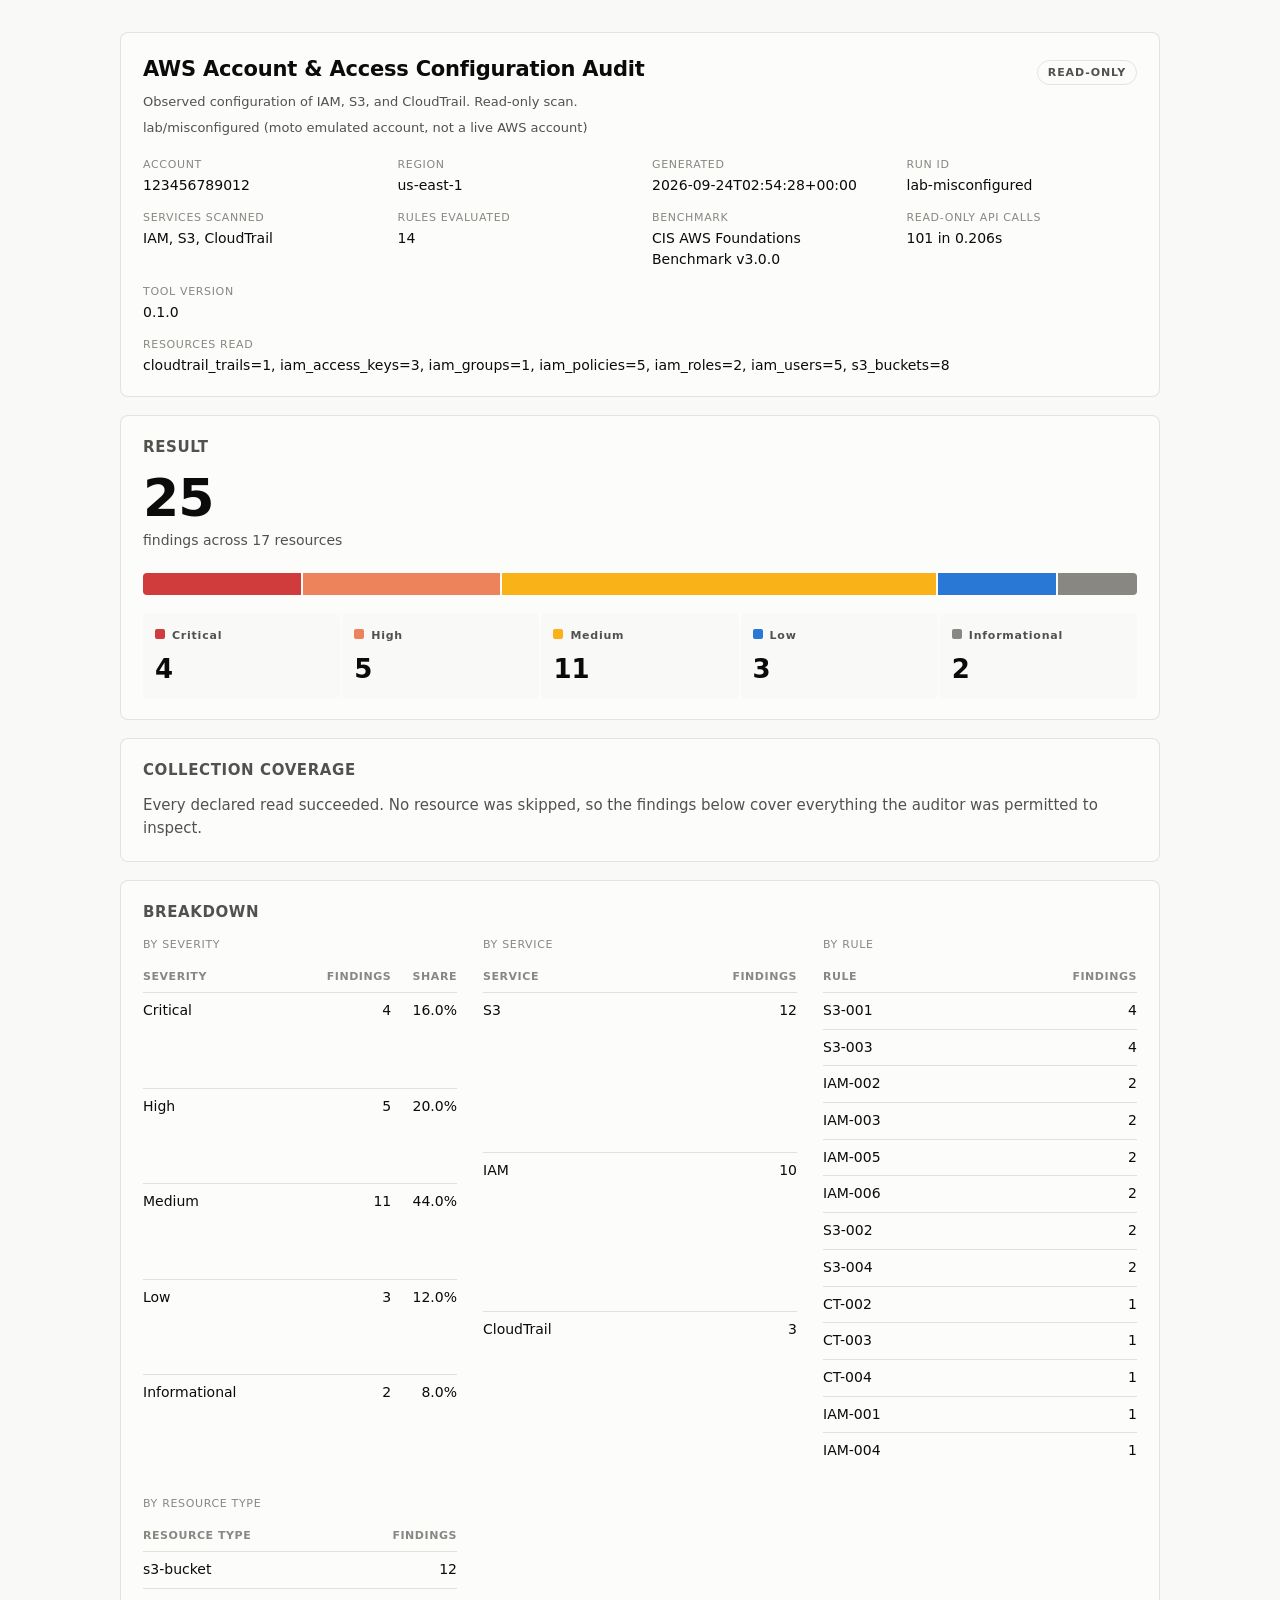
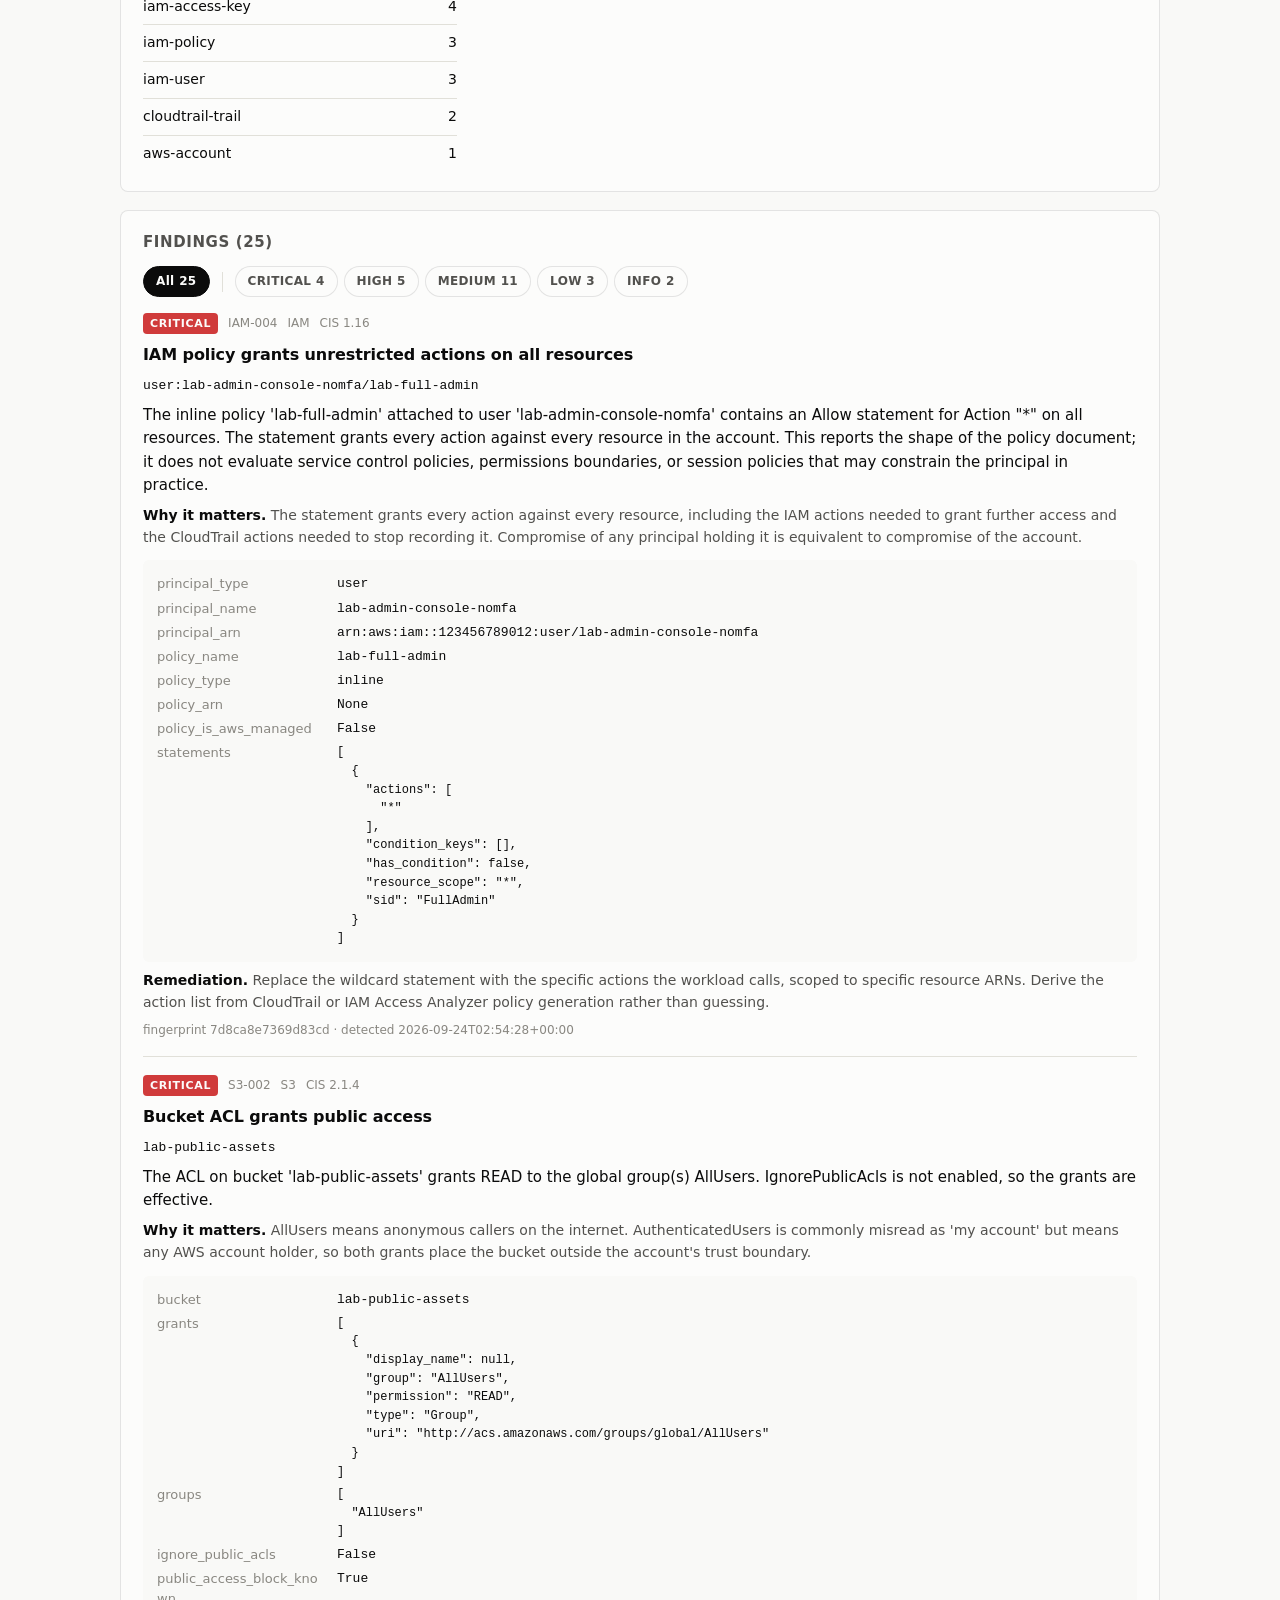
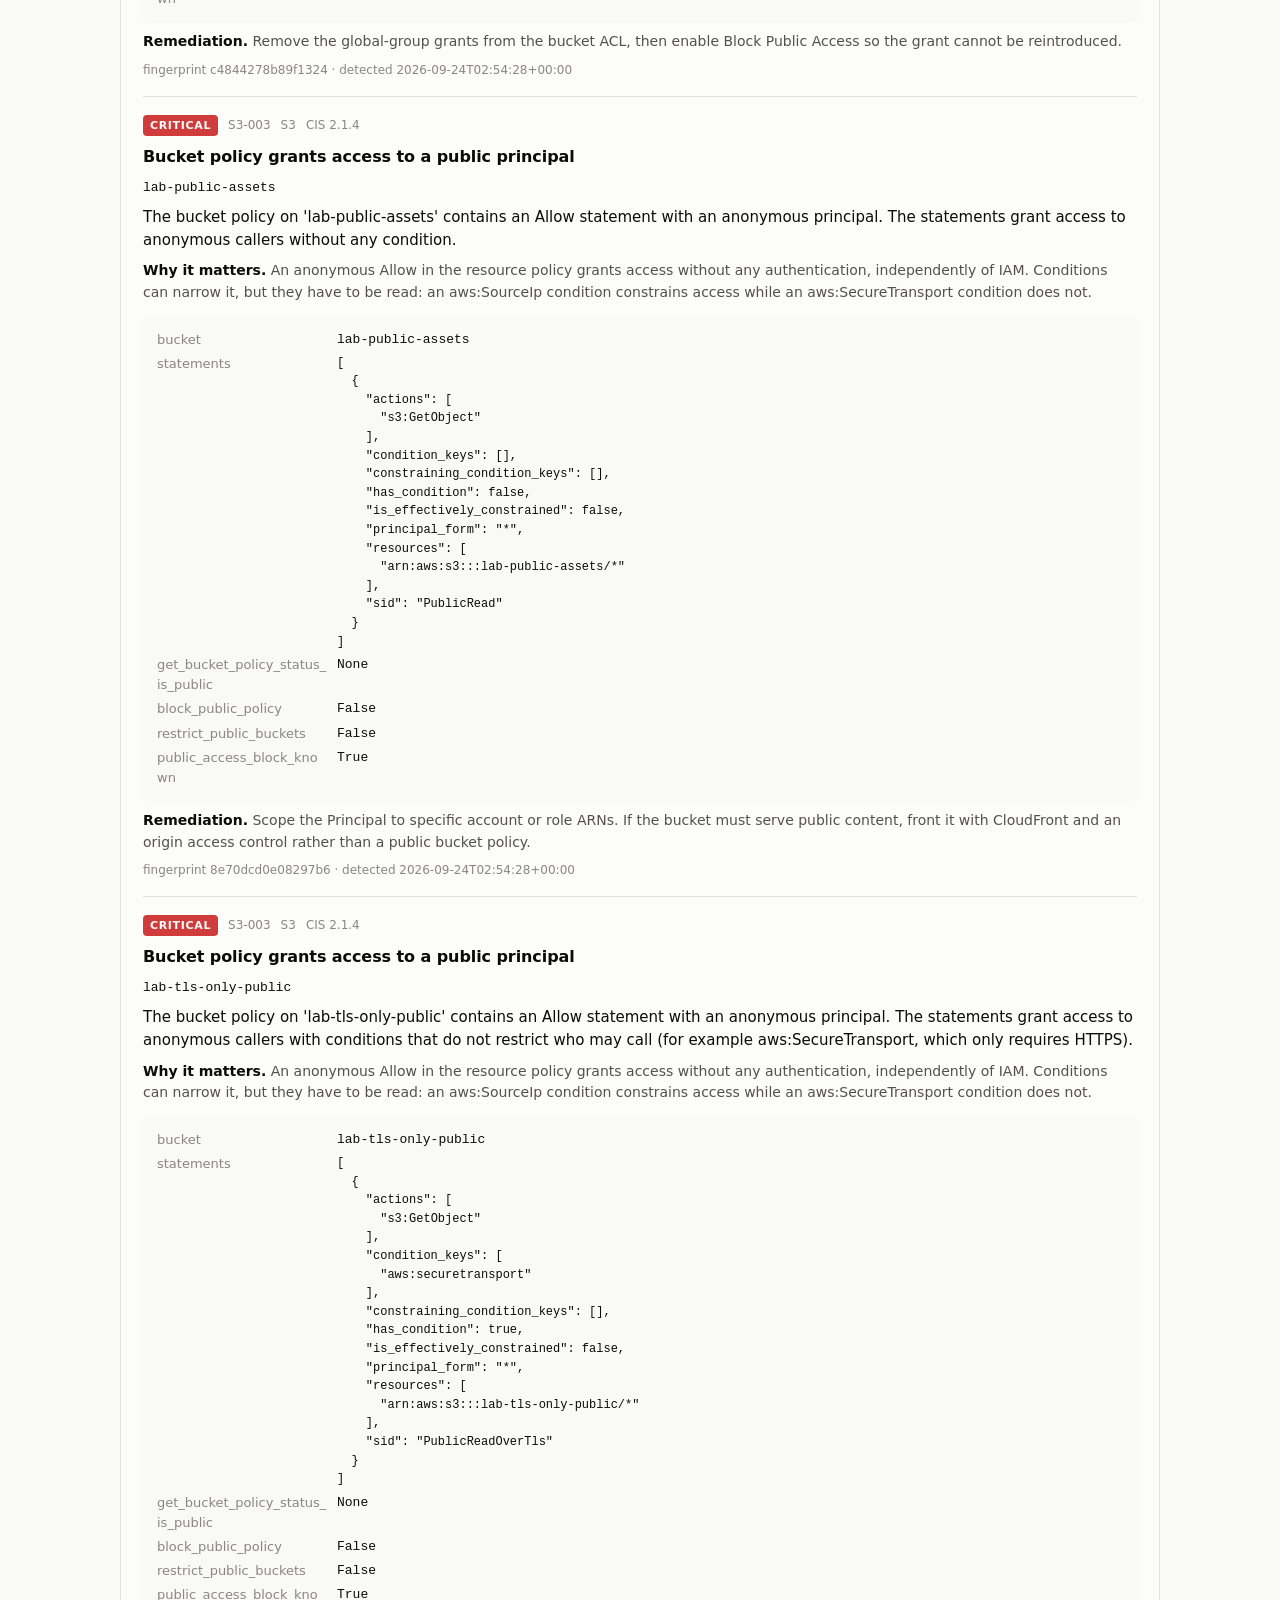
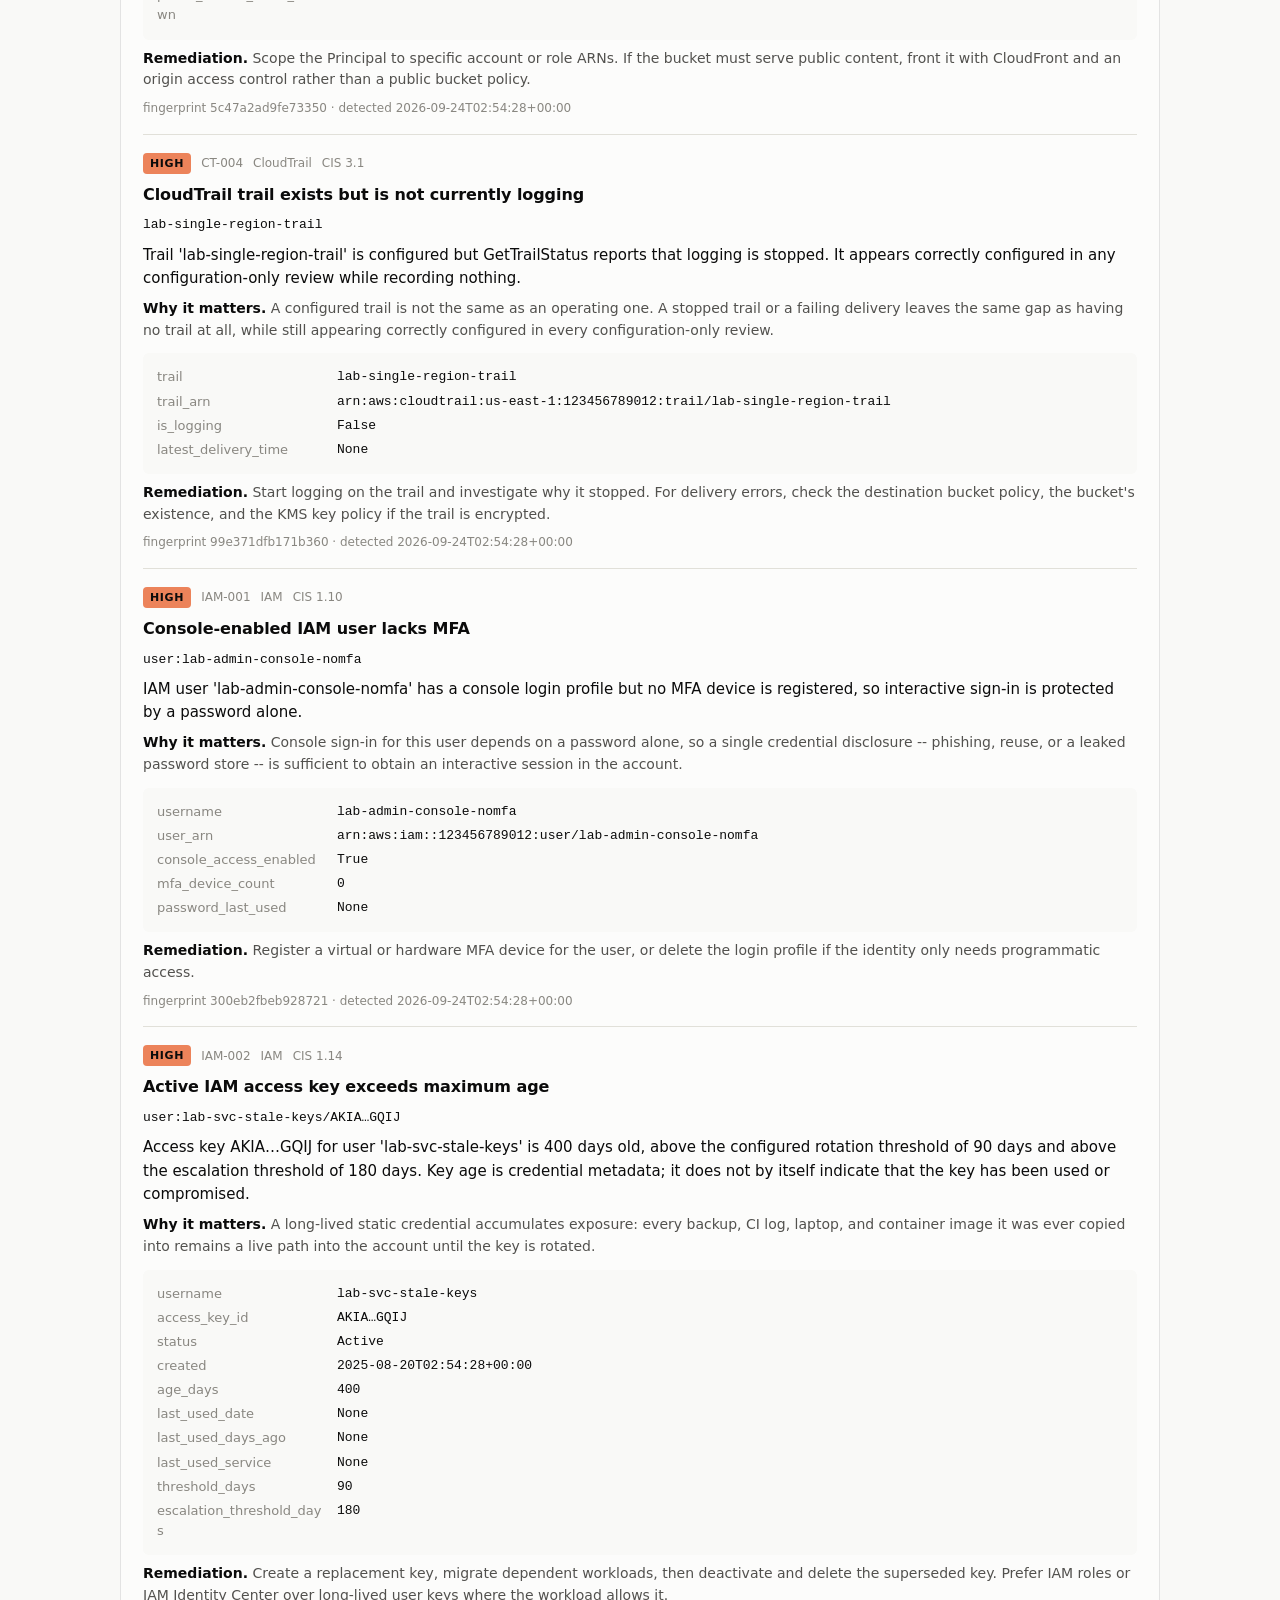
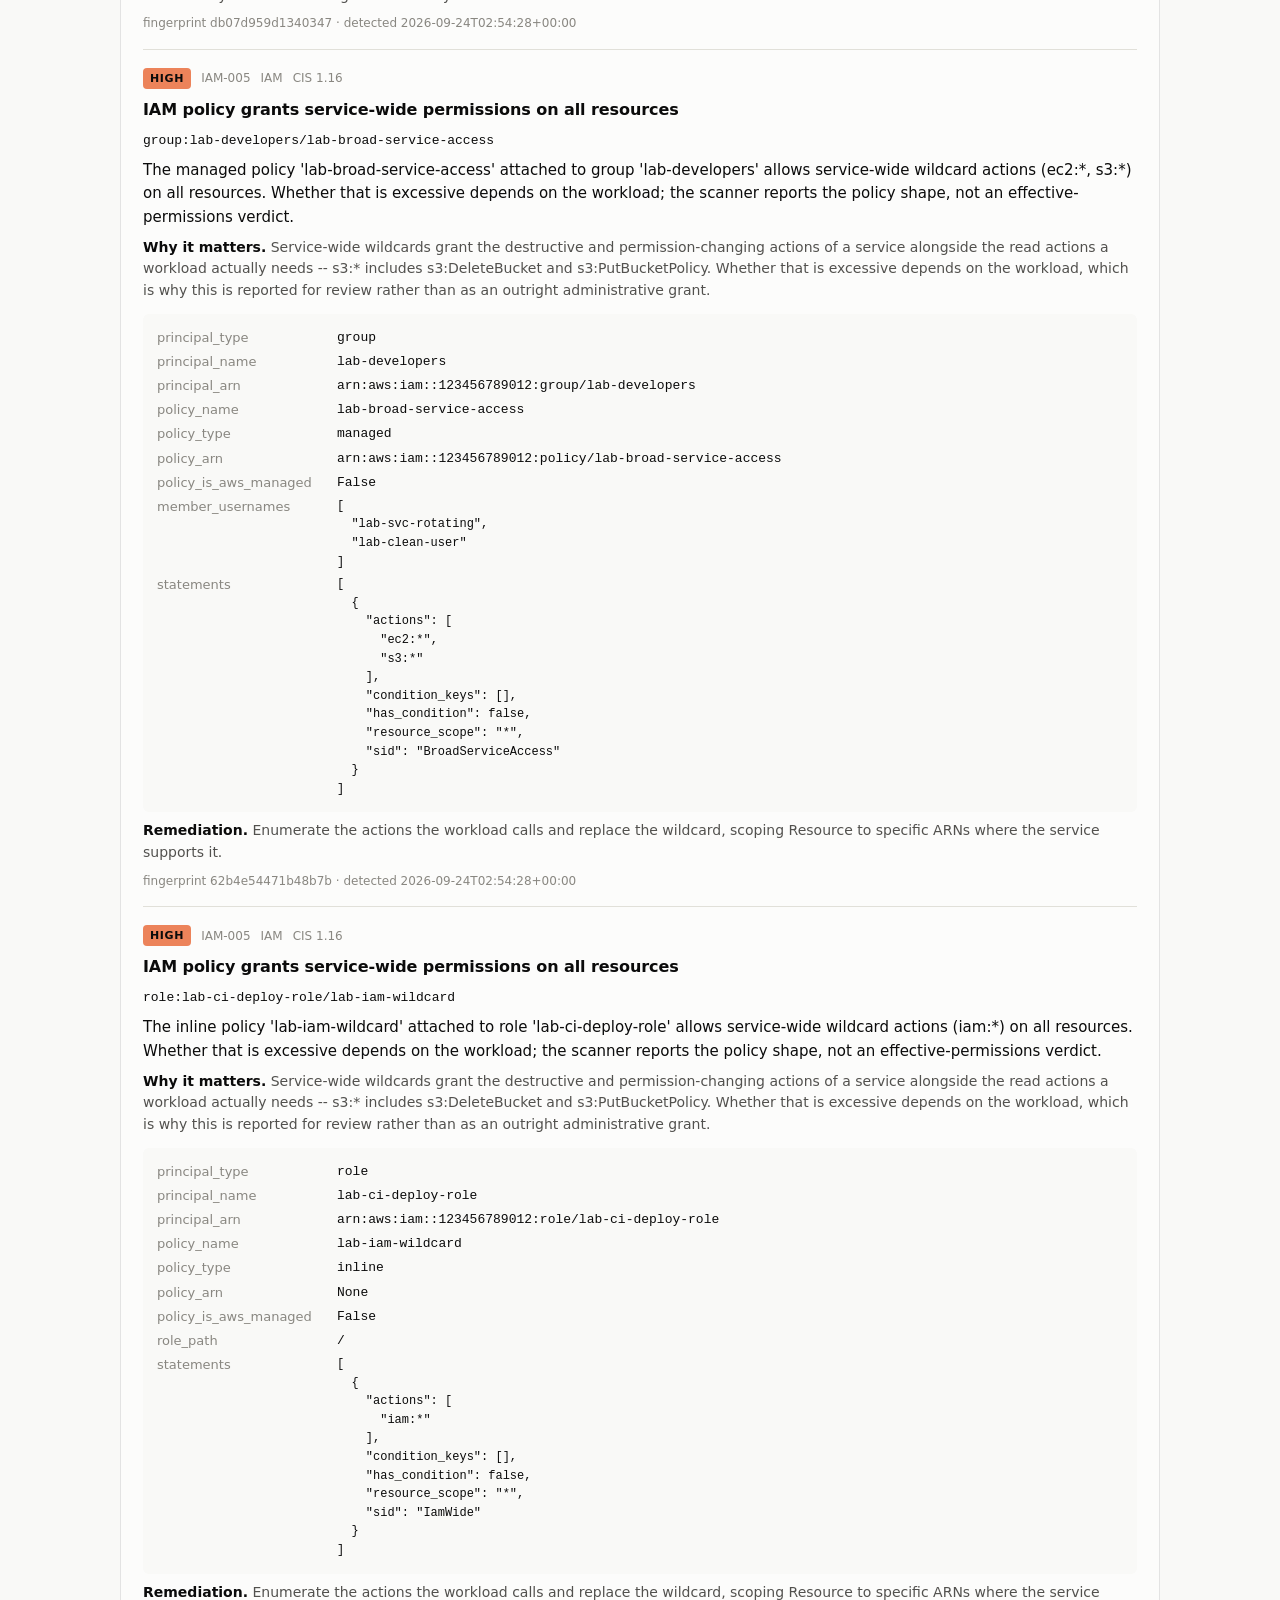
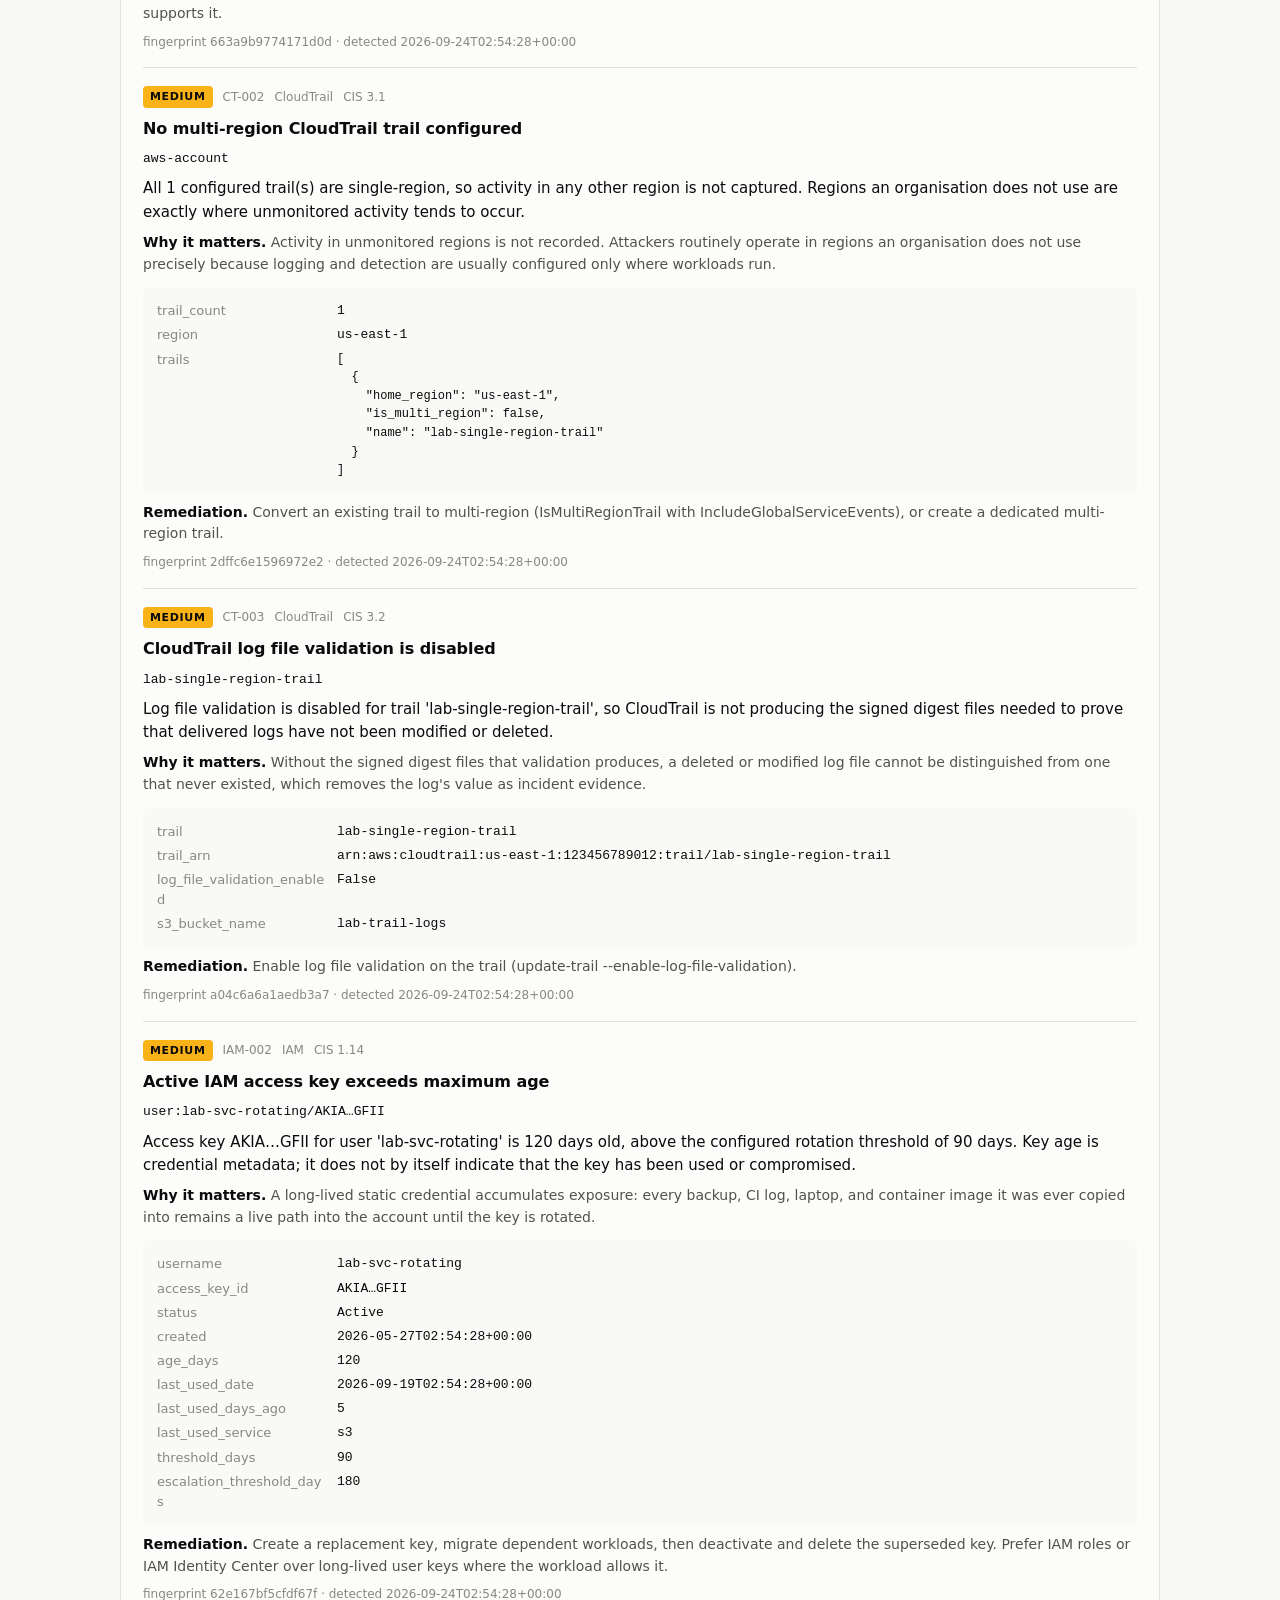
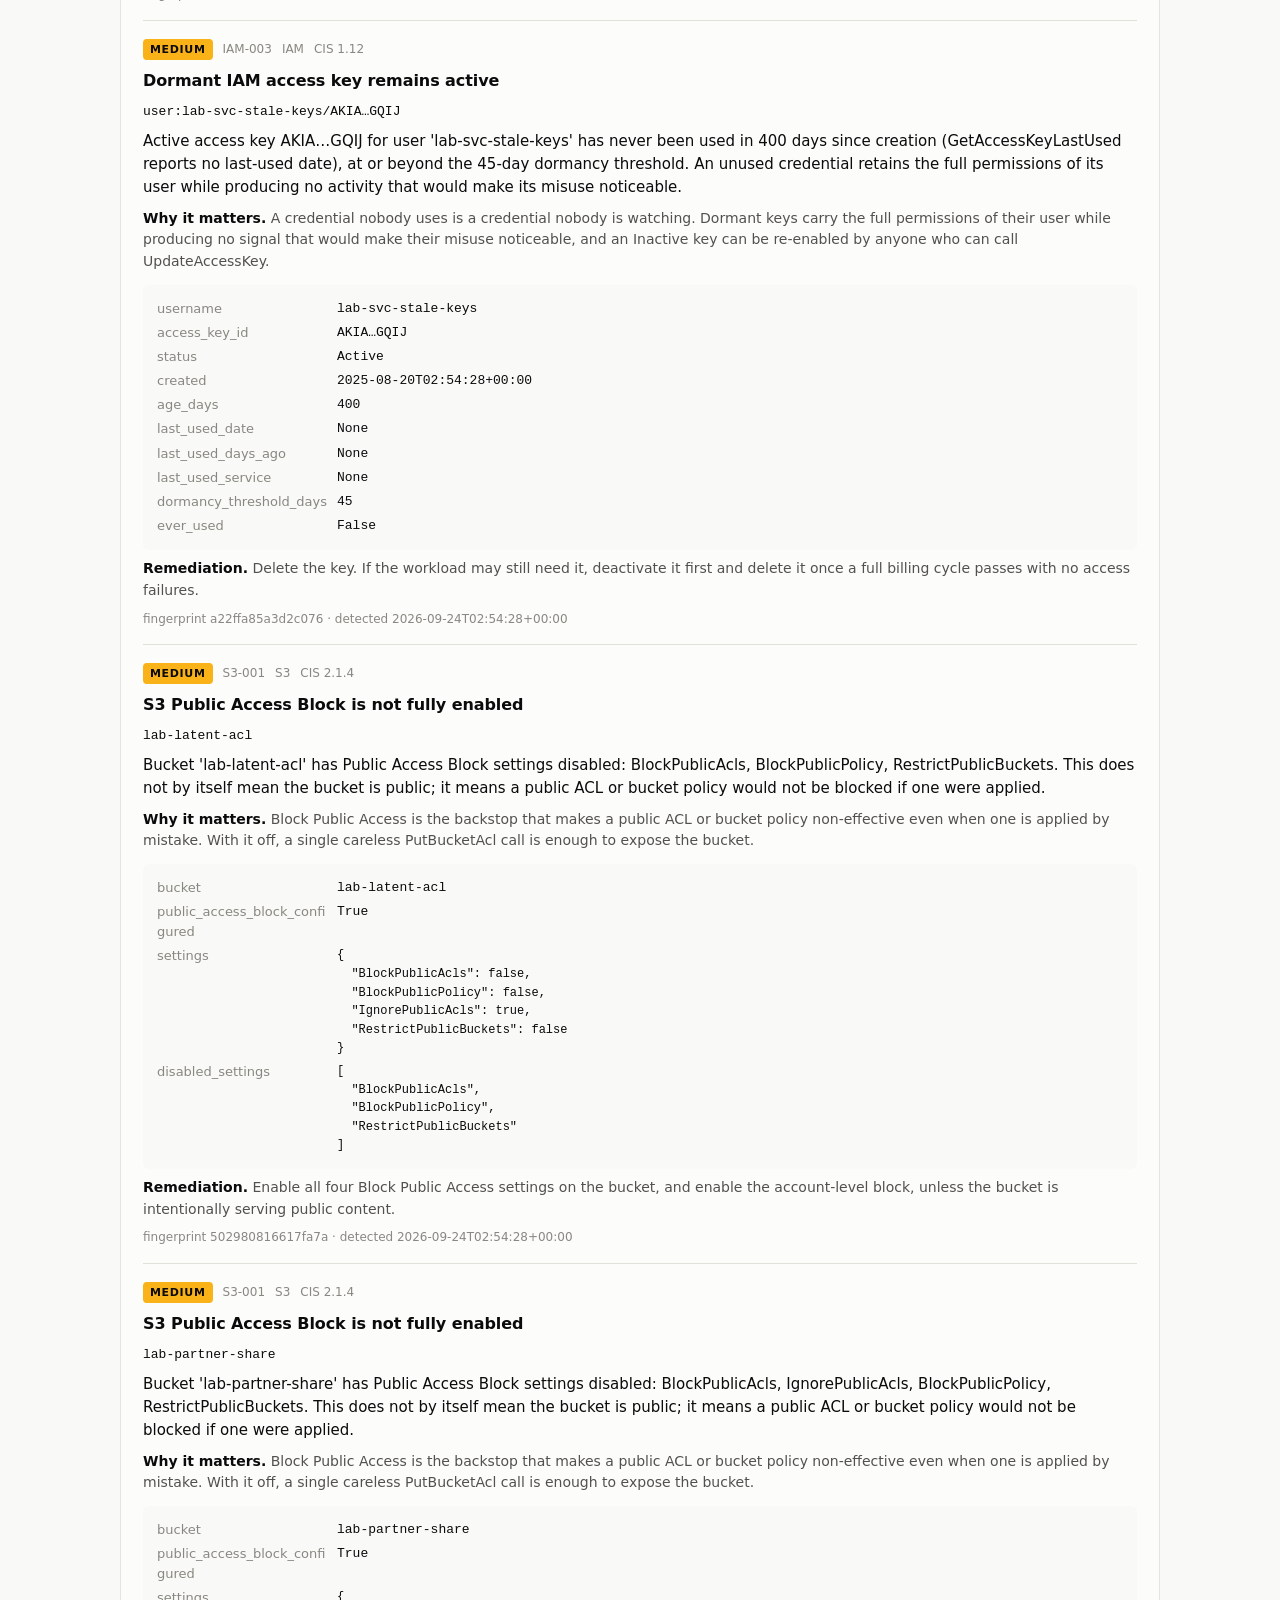
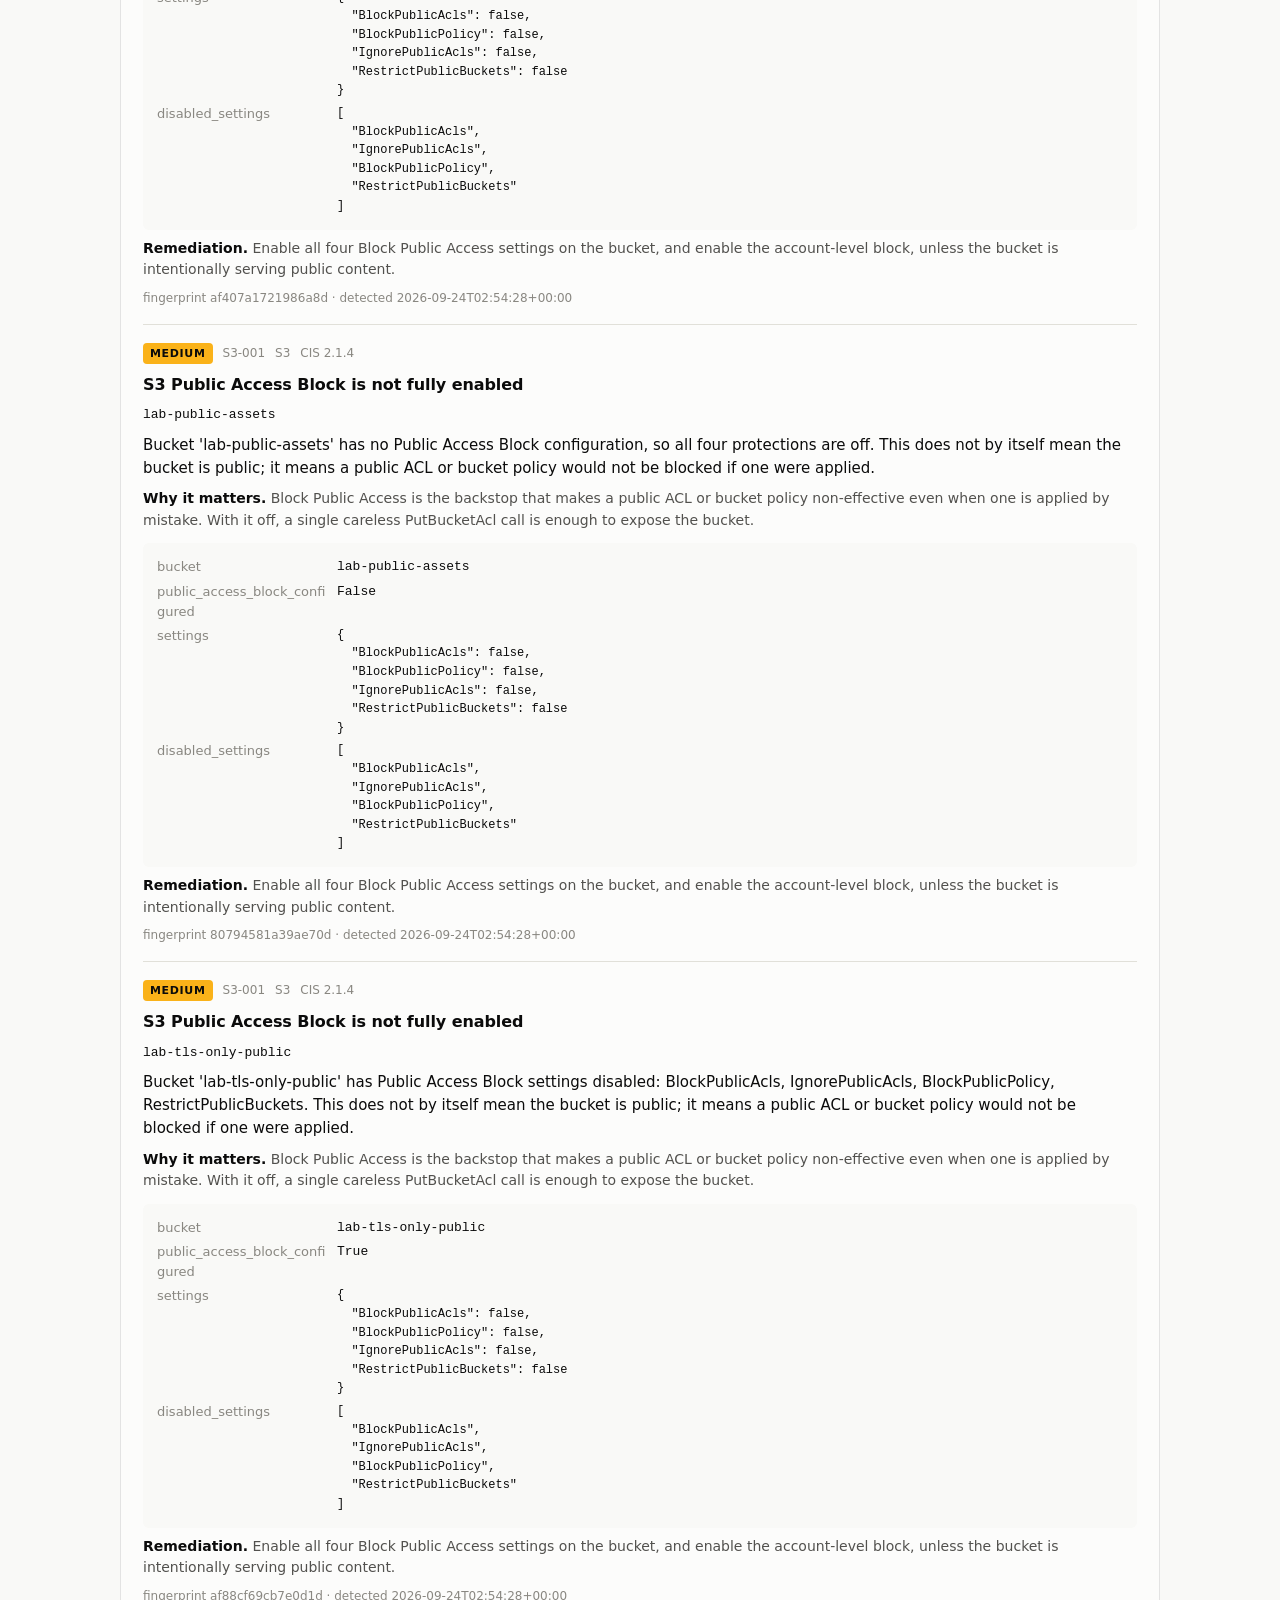
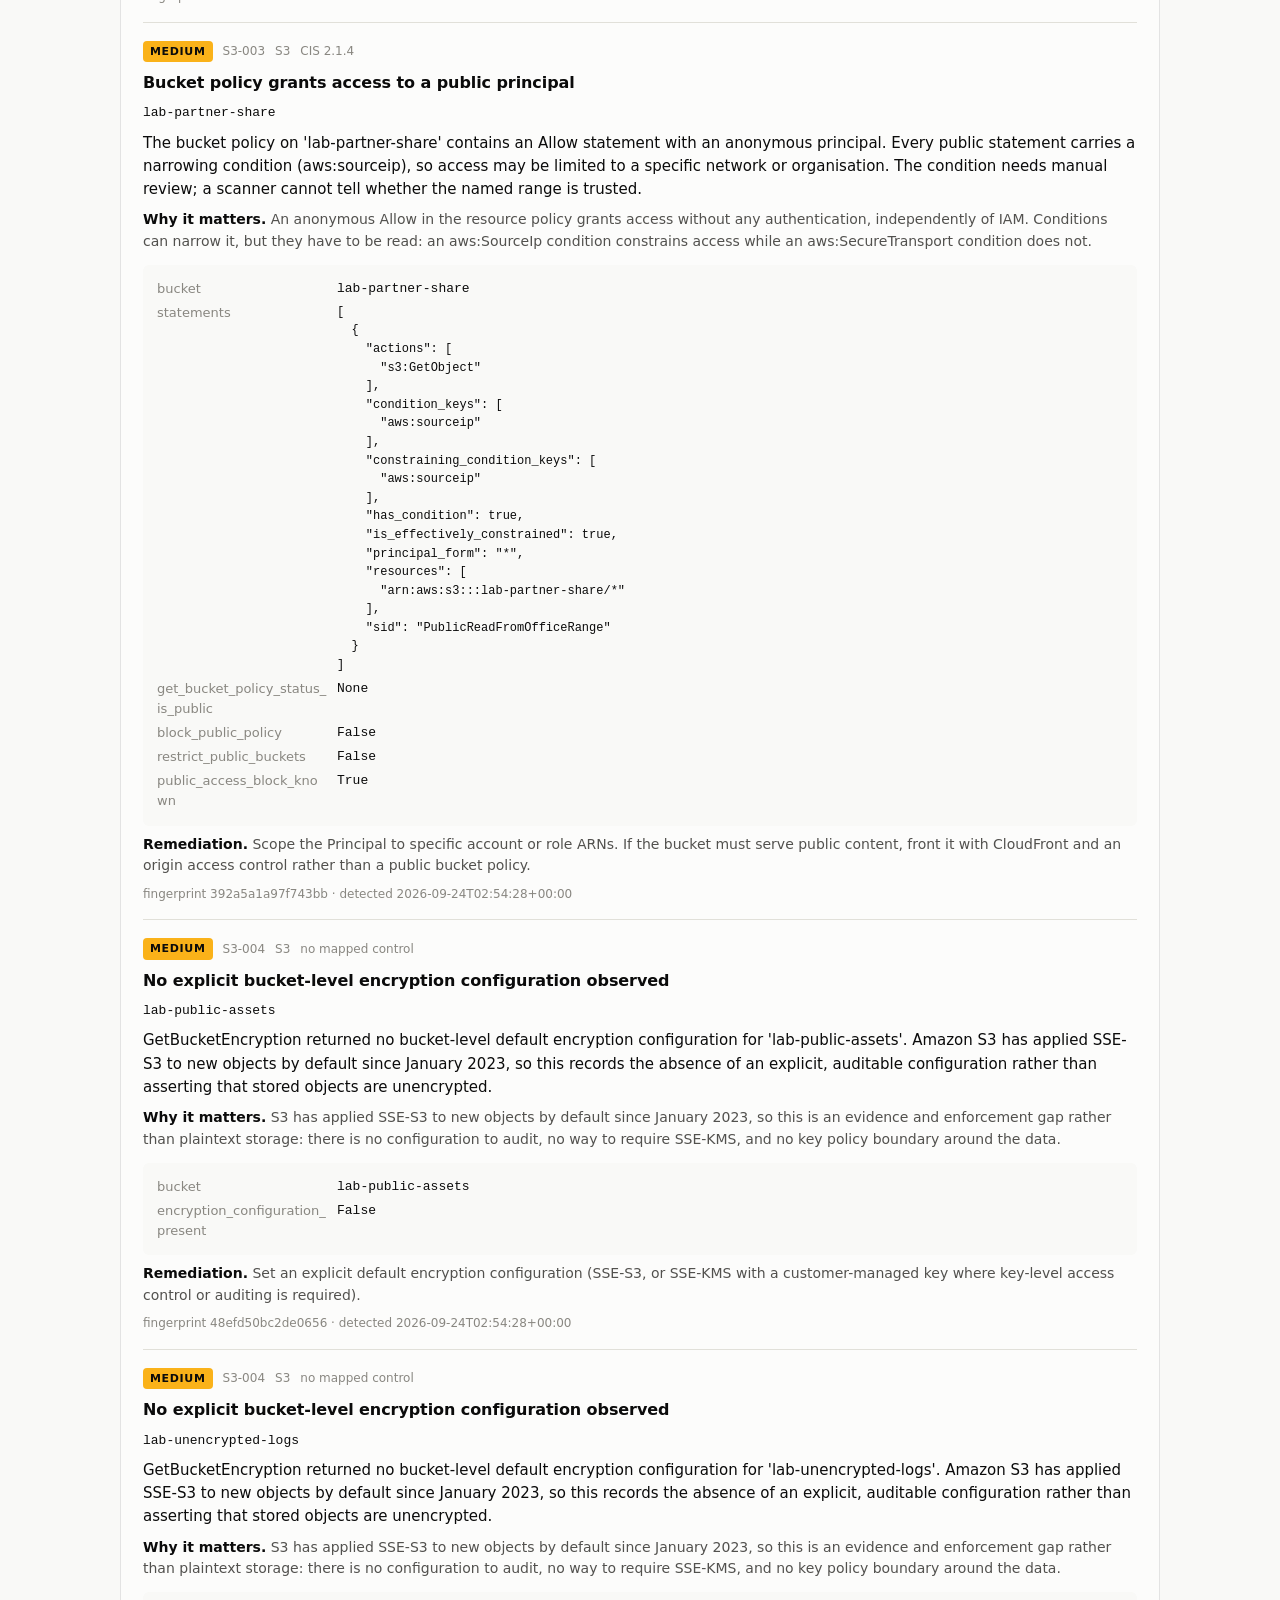
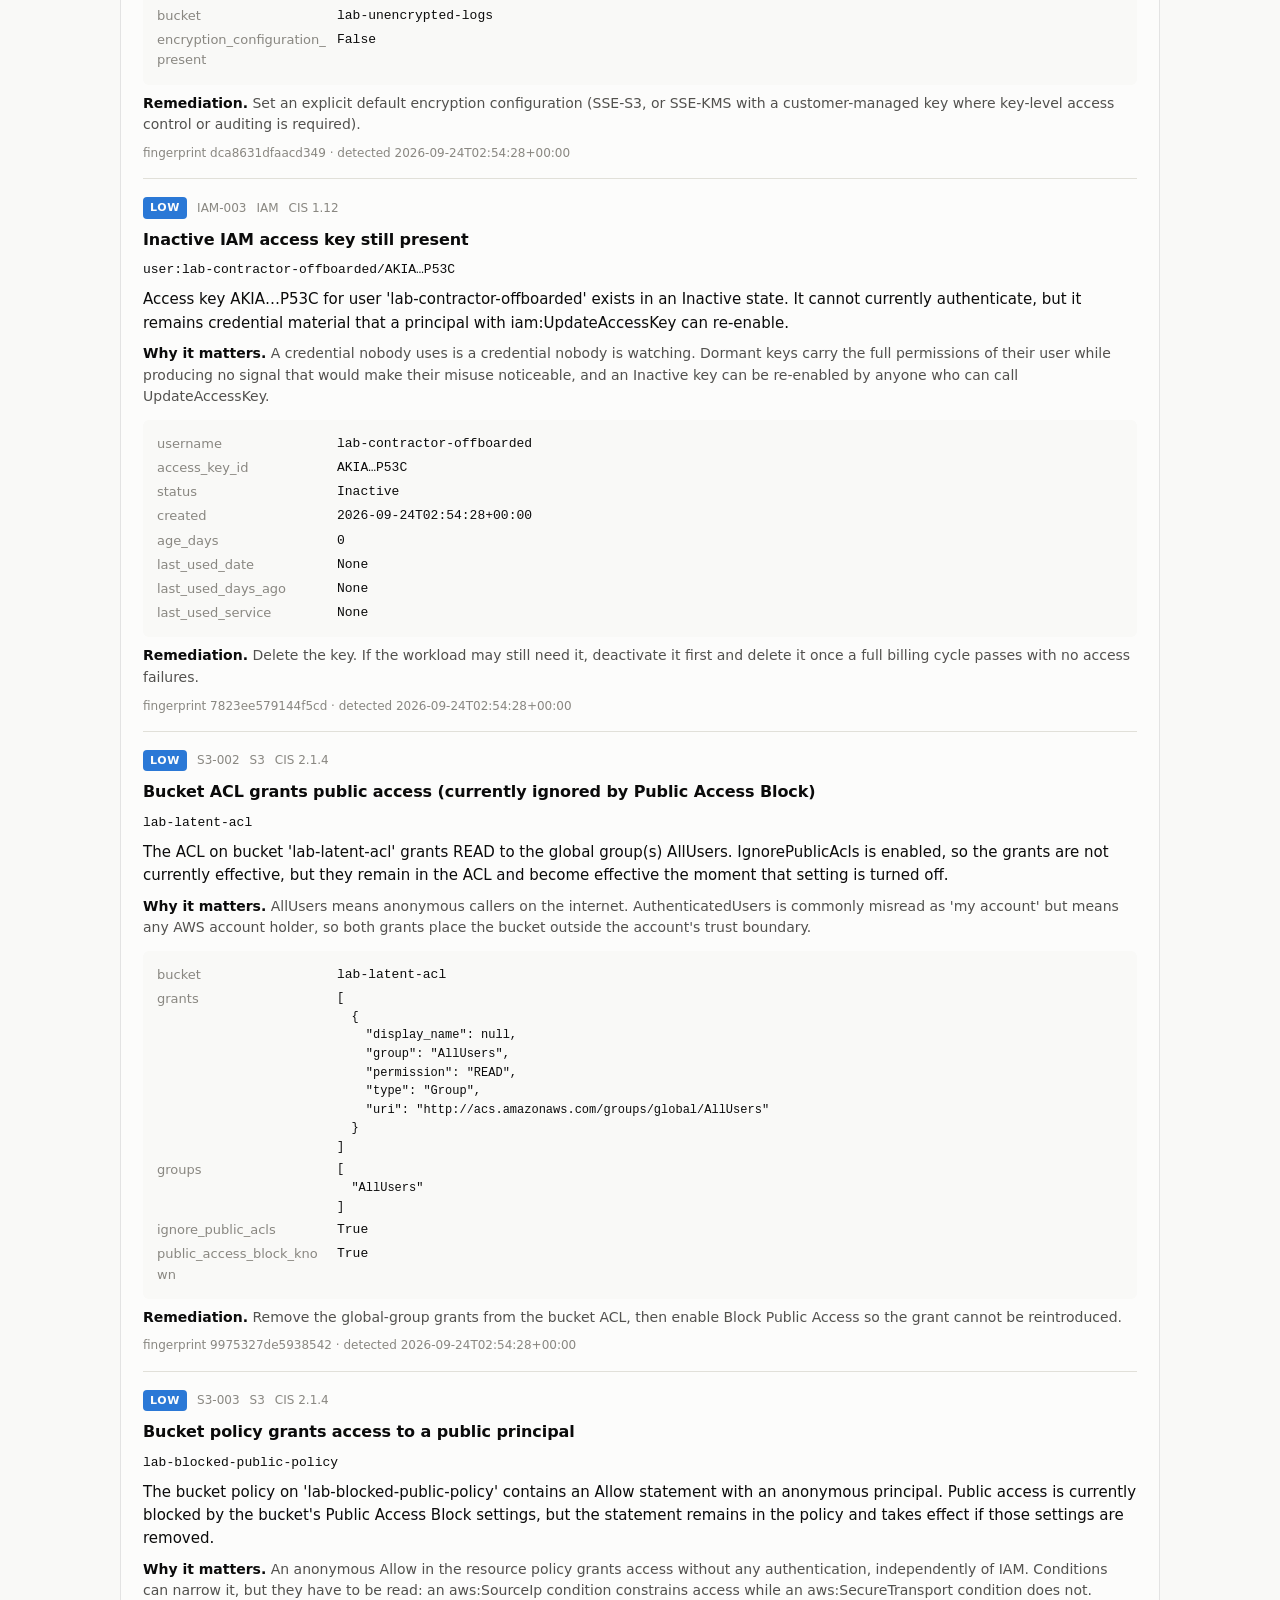
==== commit 2f177588: "Build a demo site that replays a scan, and publish it The Pages workflow served the report file on i" ====
--- a/results/aws_audit_report.html
+++ b/results/aws_audit_report.html
@@ -195,7 +195,7 @@
     </div>
     <span class="badge">Read-only</span>
   </div>
-  <dl class="facts"><div><dt>Account</dt><dd>123456789012</dd></div><div><dt>Region</dt><dd>us-east-1</dd></div><div><dt>Generated</dt><dd>2026-09-24T01:52:15+00:00</dd></div><div><dt>Run ID</dt><dd>lab-misconfigured</dd></div><div><dt>Services scanned</dt><dd>IAM, S3, CloudTrail</dd></div><div><dt>Rules evaluated</dt><dd>14</dd></div><div><dt>Benchmark</dt><dd>CIS AWS Foundations Benchmark v3.0.0</dd></div><div><dt>Read-only API calls</dt><dd>101 in 0.24s</dd></div><div><dt>Tool version</dt><dd>0.1.0</dd></div><div class="wide"><dt>Resources read</dt><dd>cloudtrail_trails=1, iam_access_keys=3, iam_groups=1, iam_policies=5, iam_roles=2, iam_users=5, s3_buckets=8</dd></div></dl>
+  <dl class="facts"><div><dt>Account</dt><dd>123456789012</dd></div><div><dt>Region</dt><dd>us-east-1</dd></div><div><dt>Generated</dt><dd>2026-09-24T02:54:28+00:00</dd></div><div><dt>Run ID</dt><dd>lab-misconfigured</dd></div><div><dt>Services scanned</dt><dd>IAM, S3, CloudTrail</dd></div><div><dt>Rules evaluated</dt><dd>14</dd></div><div><dt>Benchmark</dt><dd>CIS AWS Foundations Benchmark v3.0.0</dd></div><div><dt>Read-only API calls</dt><dd>101 in 0.206s</dd></div><div><dt>Tool version</dt><dd>0.1.0</dd></div><div class="wide"><dt>Resources read</dt><dd>cloudtrail_trails=1, iam_access_keys=3, iam_groups=1, iam_policies=5, iam_roles=2, iam_users=5, s3_buckets=8</dd></div></dl>
 </section>
 
 <section class="card">
@@ -231,7 +231,7 @@
     &quot;resource_scope&quot;: &quot;*&quot;,
     &quot;sid&quot;: &quot;FullAdmin&quot;
   }
-]</pre></dd></div></dl><p class="fix"><strong>Remediation.</strong> Replace the wildcard statement with the specific actions the workload calls, scoped to specific resource ARNs. Derive the action list from CloudTrail or IAM Access Analyzer policy generation rather than guessing.</p><p class="meta">fingerprint 7d8ca8e7369d83cd · detected 2026-09-24T01:52:15+00:00</p></article><article class="finding" data-severity="CRITICAL" data-service="S3"><div class="finding-head"><span class="chip" data-tier="CRITICAL" style="background: var(--tier-critical);">CRITICAL</span><span class="meta">S3-002</span><span class="meta">S3</span><span class="meta" title="CIS Amazon Web Services Foundations Benchmark v3.0.0">CIS 2.1.4</span></div><h3>Bucket ACL grants public access</h3><p class="resource">lab-public-assets</p><p>The ACL on bucket &#x27;lab-public-assets&#x27; grants READ to the global group(s) AllUsers. IgnorePublicAcls is not enabled, so the grants are effective.</p><p class="why"><strong>Why it matters.</strong> AllUsers means anonymous callers on the internet. AuthenticatedUsers is commonly misread as &#x27;my account&#x27; but means any AWS account holder, so both grants place the bucket outside the account&#x27;s trust boundary.</p><dl class="evidence"><div><dt>bucket</dt><dd>lab-public-assets</dd></div><div><dt>grants</dt><dd><pre>[
+]</pre></dd></div></dl><p class="fix"><strong>Remediation.</strong> Replace the wildcard statement with the specific actions the workload calls, scoped to specific resource ARNs. Derive the action list from CloudTrail or IAM Access Analyzer policy generation rather than guessing.</p><p class="meta">fingerprint 7d8ca8e7369d83cd · detected 2026-09-24T02:54:28+00:00</p></article><article class="finding" data-severity="CRITICAL" data-service="S3"><div class="finding-head"><span class="chip" data-tier="CRITICAL" style="background: var(--tier-critical);">CRITICAL</span><span class="meta">S3-002</span><span class="meta">S3</span><span class="meta" title="CIS Amazon Web Services Foundations Benchmark v3.0.0">CIS 2.1.4</span></div><h3>Bucket ACL grants public access</h3><p class="resource">lab-public-assets</p><p>The ACL on bucket &#x27;lab-public-assets&#x27; grants READ to the global group(s) AllUsers. IgnorePublicAcls is not enabled, so the grants are effective.</p><p class="why"><strong>Why it matters.</strong> AllUsers means anonymous callers on the internet. AuthenticatedUsers is commonly misread as &#x27;my account&#x27; but means any AWS account holder, so both grants place the bucket outside the account&#x27;s trust boundary.</p><dl class="evidence"><div><dt>bucket</dt><dd>lab-public-assets</dd></div><div><dt>grants</dt><dd><pre>[
   {
     &quot;display_name&quot;: null,
     &quot;group&quot;: &quot;AllUsers&quot;,
@@ -241,7 +241,7 @@
   }
 ]</pre></dd></div><div><dt>groups</dt><dd><pre>[
   &quot;AllUsers&quot;
-]</pre></dd></div><div><dt>ignore_public_acls</dt><dd>False</dd></div><div><dt>public_access_block_known</dt><dd>True</dd></div></dl><p class="fix"><strong>Remediation.</strong> Remove the global-group grants from the bucket ACL, then enable Block Public Access so the grant cannot be reintroduced.</p><p class="meta">fingerprint c4844278b89f1324 · detected 2026-09-24T01:52:15+00:00</p></article><article class="finding" data-severity="CRITICAL" data-service="S3"><div class="finding-head"><span class="chip" data-tier="CRITICAL" style="background: var(--tier-critical);">CRITICAL</span><span class="meta">S3-003</span><span class="meta">S3</span><span class="meta" title="CIS Amazon Web Services Foundations Benchmark v3.0.0">CIS 2.1.4</span></div><h3>Bucket policy grants access to a public principal</h3><p class="resource">lab-public-assets</p><p>The bucket policy on &#x27;lab-public-assets&#x27; contains an Allow statement with an anonymous principal. The statements grant access to anonymous callers without any condition.</p><p class="why"><strong>Why it matters.</strong> An anonymous Allow in the resource policy grants access without any authentication, independently of IAM. Conditions can narrow it, but they have to be read: an aws:SourceIp condition constrains access while an aws:SecureTransport condition does not.</p><dl class="evidence"><div><dt>bucket</dt><dd>lab-public-assets</dd></div><div><dt>statements</dt><dd><pre>[
+]</pre></dd></div><div><dt>ignore_public_acls</dt><dd>False</dd></div><div><dt>public_access_block_known</dt><dd>True</dd></div></dl><p class="fix"><strong>Remediation.</strong> Remove the global-group grants from the bucket ACL, then enable Block Public Access so the grant cannot be reintroduced.</p><p class="meta">fingerprint c4844278b89f1324 · detected 2026-09-24T02:54:28+00:00</p></article><article class="finding" data-severity="CRITICAL" data-service="S3"><div class="finding-head"><span class="chip" data-tier="CRITICAL" style="background: var(--tier-critical);">CRITICAL</span><span class="meta">S3-003</span><span class="meta">S3</span><span class="meta" title="CIS Amazon Web Services Foundations Benchmark v3.0.0">CIS 2.1.4</span></div><h3>Bucket policy grants access to a public principal</h3><p class="resource">lab-public-assets</p><p>The bucket policy on &#x27;lab-public-assets&#x27; contains an Allow statement with an anonymous principal. The statements grant access to anonymous callers without any condition.</p><p class="why"><strong>Why it matters.</strong> An anonymous Allow in the resource policy grants access without any authentication, independently of IAM. Conditions can narrow it, but they have to be read: an aws:SourceIp condition constrains access while an aws:SecureTransport condition does not.</p><dl class="evidence"><div><dt>bucket</dt><dd>lab-public-assets</dd></div><div><dt>statements</dt><dd><pre>[
   {
     &quot;actions&quot;: [
       &quot;s3:GetObject&quot;
@@ -256,7 +256,7 @@
     ],
     &quot;sid&quot;: &quot;PublicRead&quot;
   }
-]</pre></dd></div><div><dt>get_bucket_policy_status_is_public</dt><dd>None</dd></div><div><dt>block_public_policy</dt><dd>False</dd></div><div><dt>restrict_public_buckets</dt><dd>False</dd></div><div><dt>public_access_block_known</dt><dd>True</dd></div></dl><p class="fix"><strong>Remediation.</strong> Scope the Principal to specific account or role ARNs. If the bucket must serve public content, front it with CloudFront and an origin access control rather than a public bucket policy.</p><p class="meta">fingerprint 8e70dcd0e08297b6 · detected 2026-09-24T01:52:15+00:00</p></article><article class="finding" data-severity="CRITICAL" data-service="S3"><div class="finding-head"><span class="chip" data-tier="CRITICAL" style="background: var(--tier-critical);">CRITICAL</span><span class="meta">S3-003</span><span class="meta">S3</span><span class="meta" title="CIS Amazon Web Services Foundations Benchmark v3.0.0">CIS 2.1.4</span></div><h3>Bucket policy grants access to a public principal</h3><p class="resource">lab-tls-only-public</p><p>The bucket policy on &#x27;lab-tls-only-public&#x27; contains an Allow statement with an anonymous principal. The statements grant access to anonymous callers with conditions that do not restrict who may call (for example aws:SecureTransport, which only requires HTTPS).</p><p class="why"><strong>Why it matters.</strong> An anonymous Allow in the resource policy grants access without any authentication, independently of IAM. Conditions can narrow it, but they have to be read: an aws:SourceIp condition constrains access while an aws:SecureTransport condition does not.</p><dl class="evidence"><div><dt>bucket</dt><dd>lab-tls-only-public</dd></div><div><dt>statements</dt><dd><pre>[
+]</pre></dd></div><div><dt>get_bucket_policy_status_is_public</dt><dd>None</dd></div><div><dt>block_public_policy</dt><dd>False</dd></div><div><dt>restrict_public_buckets</dt><dd>False</dd></div><div><dt>public_access_block_known</dt><dd>True</dd></div></dl><p class="fix"><strong>Remediation.</strong> Scope the Principal to specific account or role ARNs. If the bucket must serve public content, front it with CloudFront and an origin access control rather than a public bucket policy.</p><p class="meta">fingerprint 8e70dcd0e08297b6 · detected 2026-09-24T02:54:28+00:00</p></article><article class="finding" data-severity="CRITICAL" data-service="S3"><div class="finding-head"><span class="chip" data-tier="CRITICAL" style="background: var(--tier-critical);">CRITICAL</span><span class="meta">S3-003</span><span class="meta">S3</span><span class="meta" title="CIS Amazon Web Services Foundations Benchmark v3.0.0">CIS 2.1.4</span></div><h3>Bucket policy grants access to a public principal</h3><p class="resource">lab-tls-only-public</p><p>The bucket policy on &#x27;lab-tls-only-public&#x27; contains an Allow statement with an anonymous principal. The statements grant access to anonymous callers with conditions that do not restrict who may call (for example aws:SecureTransport, which only requires HTTPS).</p><p class="why"><strong>Why it matters.</strong> An anonymous Allow in the resource policy grants access without any authentication, independently of IAM. Conditions can narrow it, but they have to be read: an aws:SourceIp condition constrains access while an aws:SecureTransport condition does not.</p><dl class="evidence"><div><dt>bucket</dt><dd>lab-tls-only-public</dd></div><div><dt>statements</dt><dd><pre>[
   {
     &quot;actions&quot;: [
       &quot;s3:GetObject&quot;
@@ -273,7 +273,7 @@
     ],
     &quot;sid&quot;: &quot;PublicReadOverTls&quot;
   }
-]</pre></dd></div><div><dt>get_bucket_policy_status_is_public</dt><dd>None</dd></div><div><dt>block_public_policy</dt><dd>False</dd></div><div><dt>restrict_public_buckets</dt><dd>False</dd></div><div><dt>public_access_block_known</dt><dd>True</dd></div></dl><p class="fix"><strong>Remediation.</strong> Scope the Principal to specific account or role ARNs. If the bucket must serve public content, front it with CloudFront and an origin access control rather than a public bucket policy.</p><p class="meta">fingerprint 5c47a2ad9fe73350 · detected 2026-09-24T01:52:15+00:00</p></article><article class="finding" data-severity="HIGH" data-service="CloudTrail"><div class="finding-head"><span class="chip" data-tier="HIGH" style="background: var(--tier-high);">HIGH</span><span class="meta">CT-004</span><span class="meta">CloudTrail</span><span class="meta" title="CIS Amazon Web Services Foundations Benchmark v3.0.0">CIS 3.1</span></div><h3>CloudTrail trail exists but is not currently logging</h3><p class="resource">lab-single-region-trail</p><p>Trail &#x27;lab-single-region-trail&#x27; is configured but GetTrailStatus reports that logging is stopped. It appears correctly configured in any configuration-only review while recording nothing.</p><p class="why"><strong>Why it matters.</strong> A configured trail is not the same as an operating one. A stopped trail or a failing delivery leaves the same gap as having no trail at all, while still appearing correctly configured in every configuration-only review.</p><dl class="evidence"><div><dt>trail</dt><dd>lab-single-region-trail</dd></div><div><dt>trail_arn</dt><dd>arn:aws:cloudtrail:us-east-1:123456789012:trail/lab-single-region-trail</dd></div><div><dt>is_logging</dt><dd>False</dd></div><div><dt>latest_delivery_time</dt><dd>None</dd></div></dl><p class="fix"><strong>Remediation.</strong> Start logging on the trail and investigate why it stopped. For delivery errors, check the destination bucket policy, the bucket&#x27;s existence, and the KMS key policy if the trail is encrypted.</p><p class="meta">fingerprint 99e371dfb171b360 · detected 2026-09-24T01:52:15+00:00</p></article><article class="finding" data-severity="HIGH" data-service="IAM"><div class="finding-head"><span class="chip" data-tier="HIGH" style="background: var(--tier-high);">HIGH</span><span class="meta">IAM-001</span><span class="meta">IAM</span><span class="meta" title="CIS Amazon Web Services Foundations Benchmark v3.0.0">CIS 1.10</span></div><h3>Console-enabled IAM user lacks MFA</h3><p class="resource">user:lab-admin-console-nomfa</p><p>IAM user &#x27;lab-admin-console-nomfa&#x27; has a console login profile but no MFA device is registered, so interactive sign-in is protected by a password alone.</p><p class="why"><strong>Why it matters.</strong> Console sign-in for this user depends on a password alone, so a single credential disclosure -- phishing, reuse, or a leaked password store -- is sufficient to obtain an interactive session in the account.</p><dl class="evidence"><div><dt>username</dt><dd>lab-admin-console-nomfa</dd></div><div><dt>user_arn</dt><dd>arn:aws:iam::123456789012:user/lab-admin-console-nomfa</dd></div><div><dt>console_access_enabled</dt><dd>True</dd></div><div><dt>mfa_device_count</dt><dd>0</dd></div><div><dt>password_last_used</dt><dd>None</dd></div></dl><p class="fix"><strong>Remediation.</strong> Register a virtual or hardware MFA device for the user, or delete the login profile if the identity only needs programmatic access.</p><p class="meta">fingerprint 300eb2fbeb928721 · detected 2026-09-24T01:52:15+00:00</p></article><article class="finding" data-severity="HIGH" data-service="IAM"><div class="finding-head"><span class="chip" data-tier="HIGH" style="background: var(--tier-high);">HIGH</span><span class="meta">IAM-002</span><span class="meta">IAM</span><span class="meta" title="CIS Amazon Web Services Foundations Benchmark v3.0.0">CIS 1.14</span></div><h3>Active IAM access key exceeds maximum age</h3><p class="resource">user:lab-svc-stale-keys/AKIA…UDGX</p><p>Access key AKIA…UDGX for user &#x27;lab-svc-stale-keys&#x27; is 400 days old, above the configured rotation threshold of 90 days and above the escalation threshold of 180 days. Key age is credential metadata; it does not by itself indicate that the key has been used or compromised.</p><p class="why"><strong>Why it matters.</strong> A long-lived static credential accumulates exposure: every backup, CI log, laptop, and container image it was ever copied into remains a live path into the account until the key is rotated.</p><dl class="evidence"><div><dt>username</dt><dd>lab-svc-stale-keys</dd></div><div><dt>access_key_id</dt><dd>AKIA…UDGX</dd></div><div><dt>status</dt><dd>Active</dd></div><div><dt>created</dt><dd>2025-08-20T01:52:15+00:00</dd></div><div><dt>age_days</dt><dd>400</dd></div><div><dt>last_used_date</dt><dd>None</dd></div><div><dt>last_used_days_ago</dt><dd>None</dd></div><div><dt>last_used_service</dt><dd>None</dd></div><div><dt>threshold_days</dt><dd>90</dd></div><div><dt>escalation_threshold_days</dt><dd>180</dd></div></dl><p class="fix"><strong>Remediation.</strong> Create a replacement key, migrate dependent workloads, then deactivate and delete the superseded key. Prefer IAM roles or IAM Identity Center over long-lived user keys where the workload allows it.</p><p class="meta">fingerprint 4efc51356b43a254 · detected 2026-09-24T01:52:15+00:00</p></article><article class="finding" data-severity="HIGH" data-service="IAM"><div class="finding-head"><span class="chip" data-tier="HIGH" style="background: var(--tier-high);">HIGH</span><span class="meta">IAM-005</span><span class="meta">IAM</span><span class="meta" title="CIS Amazon Web Services Foundations Benchmark v3.0.0">CIS 1.16</span></div><h3>IAM policy grants service-wide permissions on all resources</h3><p class="resource">group:lab-developers/lab-broad-service-access</p><p>The managed policy &#x27;lab-broad-service-access&#x27; attached to group &#x27;lab-developers&#x27; allows service-wide wildcard actions (ec2:*, s3:*) on all resources. Whether that is excessive depends on the workload; the scanner reports the policy shape, not an effective-permissions verdict.</p><p class="why"><strong>Why it matters.</strong> Service-wide wildcards grant the destructive and permission-changing actions of a service alongside the read actions a workload actually needs -- s3:* includes s3:DeleteBucket and s3:PutBucketPolicy. Whether that is excessive depends on the workload, which is why this is reported for review rather than as an outright administrative grant.</p><dl class="evidence"><div><dt>principal_type</dt><dd>group</dd></div><div><dt>principal_name</dt><dd>lab-developers</dd></div><div><dt>principal_arn</dt><dd>arn:aws:iam::123456789012:group/lab-developers</dd></div><div><dt>policy_name</dt><dd>lab-broad-service-access</dd></div><div><dt>policy_type</dt><dd>managed</dd></div><div><dt>policy_arn</dt><dd>arn:aws:iam::123456789012:policy/lab-broad-service-access</dd></div><div><dt>policy_is_aws_managed</dt><dd>False</dd></div><div><dt>member_usernames</dt><dd><pre>[
+]</pre></dd></div><div><dt>get_bucket_policy_status_is_public</dt><dd>None</dd></div><div><dt>block_public_policy</dt><dd>False</dd></div><div><dt>restrict_public_buckets</dt><dd>False</dd></div><div><dt>public_access_block_known</dt><dd>True</dd></div></dl><p class="fix"><strong>Remediation.</strong> Scope the Principal to specific account or role ARNs. If the bucket must serve public content, front it with CloudFront and an origin access control rather than a public bucket policy.</p><p class="meta">fingerprint 5c47a2ad9fe73350 · detected 2026-09-24T02:54:28+00:00</p></article><article class="finding" data-severity="HIGH" data-service="CloudTrail"><div class="finding-head"><span class="chip" data-tier="HIGH" style="background: var(--tier-high);">HIGH</span><span class="meta">CT-004</span><span class="meta">CloudTrail</span><span class="meta" title="CIS Amazon Web Services Foundations Benchmark v3.0.0">CIS 3.1</span></div><h3>CloudTrail trail exists but is not currently logging</h3><p class="resource">lab-single-region-trail</p><p>Trail &#x27;lab-single-region-trail&#x27; is configured but GetTrailStatus reports that logging is stopped. It appears correctly configured in any configuration-only review while recording nothing.</p><p class="why"><strong>Why it matters.</strong> A configured trail is not the same as an operating one. A stopped trail or a failing delivery leaves the same gap as having no trail at all, while still appearing correctly configured in every configuration-only review.</p><dl class="evidence"><div><dt>trail</dt><dd>lab-single-region-trail</dd></div><div><dt>trail_arn</dt><dd>arn:aws:cloudtrail:us-east-1:123456789012:trail/lab-single-region-trail</dd></div><div><dt>is_logging</dt><dd>False</dd></div><div><dt>latest_delivery_time</dt><dd>None</dd></div></dl><p class="fix"><strong>Remediation.</strong> Start logging on the trail and investigate why it stopped. For delivery errors, check the destination bucket policy, the bucket&#x27;s existence, and the KMS key policy if the trail is encrypted.</p><p class="meta">fingerprint 99e371dfb171b360 · detected 2026-09-24T02:54:28+00:00</p></article><article class="finding" data-severity="HIGH" data-service="IAM"><div class="finding-head"><span class="chip" data-tier="HIGH" style="background: var(--tier-high);">HIGH</span><span class="meta">IAM-001</span><span class="meta">IAM</span><span class="meta" title="CIS Amazon Web Services Foundations Benchmark v3.0.0">CIS 1.10</span></div><h3>Console-enabled IAM user lacks MFA</h3><p class="resource">user:lab-admin-console-nomfa</p><p>IAM user &#x27;lab-admin-console-nomfa&#x27; has a console login profile but no MFA device is registered, so interactive sign-in is protected by a password alone.</p><p class="why"><strong>Why it matters.</strong> Console sign-in for this user depends on a password alone, so a single credential disclosure -- phishing, reuse, or a leaked password store -- is sufficient to obtain an interactive session in the account.</p><dl class="evidence"><div><dt>username</dt><dd>lab-admin-console-nomfa</dd></div><div><dt>user_arn</dt><dd>arn:aws:iam::123456789012:user/lab-admin-console-nomfa</dd></div><div><dt>console_access_enabled</dt><dd>True</dd></div><div><dt>mfa_device_count</dt><dd>0</dd></div><div><dt>password_last_used</dt><dd>None</dd></div></dl><p class="fix"><strong>Remediation.</strong> Register a virtual or hardware MFA device for the user, or delete the login profile if the identity only needs programmatic access.</p><p class="meta">fingerprint 300eb2fbeb928721 · detected 2026-09-24T02:54:28+00:00</p></article><article class="finding" data-severity="HIGH" data-service="IAM"><div class="finding-head"><span class="chip" data-tier="HIGH" style="background: var(--tier-high);">HIGH</span><span class="meta">IAM-002</span><span class="meta">IAM</span><span class="meta" title="CIS Amazon Web Services Foundations Benchmark v3.0.0">CIS 1.14</span></div><h3>Active IAM access key exceeds maximum age</h3><p class="resource">user:lab-svc-stale-keys/AKIA…GQIJ</p><p>Access key AKIA…GQIJ for user &#x27;lab-svc-stale-keys&#x27; is 400 days old, above the configured rotation threshold of 90 days and above the escalation threshold of 180 days. Key age is credential metadata; it does not by itself indicate that the key has been used or compromised.</p><p class="why"><strong>Why it matters.</strong> A long-lived static credential accumulates exposure: every backup, CI log, laptop, and container image it was ever copied into remains a live path into the account until the key is rotated.</p><dl class="evidence"><div><dt>username</dt><dd>lab-svc-stale-keys</dd></div><div><dt>access_key_id</dt><dd>AKIA…GQIJ</dd></div><div><dt>status</dt><dd>Active</dd></div><div><dt>created</dt><dd>2025-08-20T02:54:28+00:00</dd></div><div><dt>age_days</dt><dd>400</dd></div><div><dt>last_used_date</dt><dd>None</dd></div><div><dt>last_used_days_ago</dt><dd>None</dd></div><div><dt>last_used_service</dt><dd>None</dd></div><div><dt>threshold_days</dt><dd>90</dd></div><div><dt>escalation_threshold_days</dt><dd>180</dd></div></dl><p class="fix"><strong>Remediation.</strong> Create a replacement key, migrate dependent workloads, then deactivate and delete the superseded key. Prefer IAM roles or IAM Identity Center over long-lived user keys where the workload allows it.</p><p class="meta">fingerprint db07d959d1340347 · detected 2026-09-24T02:54:28+00:00</p></article><article class="finding" data-severity="HIGH" data-service="IAM"><div class="finding-head"><span class="chip" data-tier="HIGH" style="background: var(--tier-high);">HIGH</span><span class="meta">IAM-005</span><span class="meta">IAM</span><span class="meta" title="CIS Amazon Web Services Foundations Benchmark v3.0.0">CIS 1.16</span></div><h3>IAM policy grants service-wide permissions on all resources</h3><p class="resource">group:lab-developers/lab-broad-service-access</p><p>The managed policy &#x27;lab-broad-service-access&#x27; attached to group &#x27;lab-developers&#x27; allows service-wide wildcard actions (ec2:*, s3:*) on all resources. Whether that is excessive depends on the workload; the scanner reports the policy shape, not an effective-permissions verdict.</p><p class="why"><strong>Why it matters.</strong> Service-wide wildcards grant the destructive and permission-changing actions of a service alongside the read actions a workload actually needs -- s3:* includes s3:DeleteBucket and s3:PutBucketPolicy. Whether that is excessive depends on the workload, which is why this is reported for review rather than as an outright administrative grant.</p><dl class="evidence"><div><dt>principal_type</dt><dd>group</dd></div><div><dt>principal_name</dt><dd>lab-developers</dd></div><div><dt>principal_arn</dt><dd>arn:aws:iam::123456789012:group/lab-developers</dd></div><div><dt>policy_name</dt><dd>lab-broad-service-access</dd></div><div><dt>policy_type</dt><dd>managed</dd></div><div><dt>policy_arn</dt><dd>arn:aws:iam::123456789012:policy/lab-broad-service-access</dd></div><div><dt>policy_is_aws_managed</dt><dd>False</dd></div><div><dt>member_usernames</dt><dd><pre>[
   &quot;lab-svc-rotating&quot;,
   &quot;lab-clean-user&quot;
 ]</pre></dd></div><div><dt>statements</dt><dd><pre>[
@@ -287,7 +287,7 @@
     &quot;resource_scope&quot;: &quot;*&quot;,
     &quot;sid&quot;: &quot;BroadServiceAccess&quot;
   }
-]</pre></dd></div></dl><p class="fix"><strong>Remediation.</strong> Enumerate the actions the workload calls and replace the wildcard, scoping Resource to specific ARNs where the service supports it.</p><p class="meta">fingerprint 62b4e54471b48b7b · detected 2026-09-24T01:52:15+00:00</p></article><article class="finding" data-severity="HIGH" data-service="IAM"><div class="finding-head"><span class="chip" data-tier="HIGH" style="background: var(--tier-high);">HIGH</span><span class="meta">IAM-005</span><span class="meta">IAM</span><span class="meta" title="CIS Amazon Web Services Foundations Benchmark v3.0.0">CIS 1.16</span></div><h3>IAM policy grants service-wide permissions on all resources</h3><p class="resource">role:lab-ci-deploy-role/lab-iam-wildcard</p><p>The inline policy &#x27;lab-iam-wildcard&#x27; attached to role &#x27;lab-ci-deploy-role&#x27; allows service-wide wildcard actions (iam:*) on all resources. Whether that is excessive depends on the workload; the scanner reports the policy shape, not an effective-permissions verdict.</p><p class="why"><strong>Why it matters.</strong> Service-wide wildcards grant the destructive and permission-changing actions of a service alongside the read actions a workload actually needs -- s3:* includes s3:DeleteBucket and s3:PutBucketPolicy. Whether that is excessive depends on the workload, which is why this is reported for review rather than as an outright administrative grant.</p><dl class="evidence"><div><dt>principal_type</dt><dd>role</dd></div><div><dt>principal_name</dt><dd>lab-ci-deploy-role</dd></div><div><dt>principal_arn</dt><dd>arn:aws:iam::123456789012:role/lab-ci-deploy-role</dd></div><div><dt>policy_name</dt><dd>lab-iam-wildcard</dd></div><div><dt>policy_type</dt><dd>inline</dd></div><div><dt>policy_arn</dt><dd>None</dd></div><div><dt>policy_is_aws_managed</dt><dd>False</dd></div><div><dt>role_path</dt><dd>/</dd></div><div><dt>statements</dt><dd><pre>[
+]</pre></dd></div></dl><p class="fix"><strong>Remediation.</strong> Enumerate the actions the workload calls and replace the wildcard, scoping Resource to specific ARNs where the service supports it.</p><p class="meta">fingerprint 62b4e54471b48b7b · detected 2026-09-24T02:54:28+00:00</p></article><article class="finding" data-severity="HIGH" data-service="IAM"><div class="finding-head"><span class="chip" data-tier="HIGH" style="background: var(--tier-high);">HIGH</span><span class="meta">IAM-005</span><span class="meta">IAM</span><span class="meta" title="CIS Amazon Web Services Foundations Benchmark v3.0.0">CIS 1.16</span></div><h3>IAM policy grants service-wide permissions on all resources</h3><p class="resource">role:lab-ci-deploy-role/lab-iam-wildcard</p><p>The inline policy &#x27;lab-iam-wildcard&#x27; attached to role &#x27;lab-ci-deploy-role&#x27; allows service-wide wildcard actions (iam:*) on all resources. Whether that is excessive depends on the workload; the scanner reports the policy shape, not an effective-permissions verdict.</p><p class="why"><strong>Why it matters.</strong> Service-wide wildcards grant the destructive and permission-changing actions of a service alongside the read actions a workload actually needs -- s3:* includes s3:DeleteBucket and s3:PutBucketPolicy. Whether that is excessive depends on the workload, which is why this is reported for review rather than as an outright administrative grant.</p><dl class="evidence"><div><dt>principal_type</dt><dd>role</dd></div><div><dt>principal_name</dt><dd>lab-ci-deploy-role</dd></div><div><dt>principal_arn</dt><dd>arn:aws:iam::123456789012:role/lab-ci-deploy-role</dd></div><div><dt>policy_name</dt><dd>lab-iam-wildcard</dd></div><div><dt>policy_type</dt><dd>inline</dd></div><div><dt>policy_arn</dt><dd>None</dd></div><div><dt>policy_is_aws_managed</dt><dd>False</dd></div><div><dt>role_path</dt><dd>/</dd></div><div><dt>statements</dt><dd><pre>[
   {
     &quot;actions&quot;: [
       &quot;iam:*&quot;
@@ -297,13 +297,13 @@
     &quot;resource_scope&quot;: &quot;*&quot;,
     &quot;sid&quot;: &quot;IamWide&quot;
   }
-]</pre></dd></div></dl><p class="fix"><strong>Remediation.</strong> Enumerate the actions the workload calls and replace the wildcard, scoping Resource to specific ARNs where the service supports it.</p><p class="meta">fingerprint 663a9b9774171d0d · detected 2026-09-24T01:52:15+00:00</p></article><article class="finding" data-severity="MEDIUM" data-service="CloudTrail"><div class="finding-head"><span class="chip" data-tier="MEDIUM" style="background: var(--tier-medium);">MEDIUM</span><span class="meta">CT-002</span><span class="meta">CloudTrail</span><span class="meta" title="CIS Amazon Web Services Foundations Benchmark v3.0.0">CIS 3.1</span></div><h3>No multi-region CloudTrail trail configured</h3><p class="resource">aws-account</p><p>All 1 configured trail(s) are single-region, so activity in any other region is not captured. Regions an organisation does not use are exactly where unmonitored activity tends to occur.</p><p class="why"><strong>Why it matters.</strong> Activity in unmonitored regions is not recorded. Attackers routinely operate in regions an organisation does not use precisely because logging and detection are usually configured only where workloads run.</p><dl class="evidence"><div><dt>trail_count</dt><dd>1</dd></div><div><dt>region</dt><dd>us-east-1</dd></div><div><dt>trails</dt><dd><pre>[
+]</pre></dd></div></dl><p class="fix"><strong>Remediation.</strong> Enumerate the actions the workload calls and replace the wildcard, scoping Resource to specific ARNs where the service supports it.</p><p class="meta">fingerprint 663a9b9774171d0d · detected 2026-09-24T02:54:28+00:00</p></article><article class="finding" data-severity="MEDIUM" data-service="CloudTrail"><div class="finding-head"><span class="chip" data-tier="MEDIUM" style="background: var(--tier-medium);">MEDIUM</span><span class="meta">CT-002</span><span class="meta">CloudTrail</span><span class="meta" title="CIS Amazon Web Services Foundations Benchmark v3.0.0">CIS 3.1</span></div><h3>No multi-region CloudTrail trail configured</h3><p class="resource">aws-account</p><p>All 1 configured trail(s) are single-region, so activity in any other region is not captured. Regions an organisation does not use are exactly where unmonitored activity tends to occur.</p><p class="why"><strong>Why it matters.</strong> Activity in unmonitored regions is not recorded. Attackers routinely operate in regions an organisation does not use precisely because logging and detection are usually configured only where workloads run.</p><dl class="evidence"><div><dt>trail_count</dt><dd>1</dd></div><div><dt>region</dt><dd>us-east-1</dd></div><div><dt>trails</dt><dd><pre>[
   {
     &quot;home_region&quot;: &quot;us-east-1&quot;,
     &quot;is_multi_region&quot;: false,
     &quot;name&quot;: &quot;lab-single-region-trail&quot;
   }
-]</pre></dd></div></dl><p class="fix"><strong>Remediation.</strong> Convert an existing trail to multi-region (IsMultiRegionTrail with IncludeGlobalServiceEvents), or create a dedicated multi-region trail.</p><p class="meta">fingerprint 2dffc6e1596972e2 · detected 2026-09-24T01:52:15+00:00</p></article><article class="finding" data-severity="MEDIUM" data-service="CloudTrail"><div class="finding-head"><span class="chip" data-tier="MEDIUM" style="background: var(--tier-medium);">MEDIUM</span><span class="meta">CT-003</span><span class="meta">CloudTrail</span><span class="meta" title="CIS Amazon Web Services Foundations Benchmark v3.0.0">CIS 3.2</span></div><h3>CloudTrail log file validation is disabled</h3><p class="resource">lab-single-region-trail</p><p>Log file validation is disabled for trail &#x27;lab-single-region-trail&#x27;, so CloudTrail is not producing the signed digest files needed to prove that delivered logs have not been modified or deleted.</p><p class="why"><strong>Why it matters.</strong> Without the signed digest files that validation produces, a deleted or modified log file cannot be distinguished from one that never existed, which removes the log&#x27;s value as incident evidence.</p><dl class="evidence"><div><dt>trail</dt><dd>lab-single-region-trail</dd></div><div><dt>trail_arn</dt><dd>arn:aws:cloudtrail:us-east-1:123456789012:trail/lab-single-region-trail</dd></div><div><dt>log_file_validation_enabled</dt><dd>False</dd></div><div><dt>s3_bucket_name</dt><dd>lab-trail-logs</dd></div></dl><p class="fix"><strong>Remediation.</strong> Enable log file validation on the trail (update-trail --enable-log-file-validation).</p><p class="meta">fingerprint a04c6a6a1aedb3a7 · detected 2026-09-24T01:52:15+00:00</p></article><article class="finding" data-severity="MEDIUM" data-service="IAM"><div class="finding-head"><span class="chip" data-tier="MEDIUM" style="background: var(--tier-medium);">MEDIUM</span><span class="meta">IAM-002</span><span class="meta">IAM</span><span class="meta" title="CIS Amazon Web Services Foundations Benchmark v3.0.0">CIS 1.14</span></div><h3>Active IAM access key exceeds maximum age</h3><p class="resource">user:lab-svc-rotating/AKIA…ESHD</p><p>Access key AKIA…ESHD for user &#x27;lab-svc-rotating&#x27; is 120 days old, above the configured rotation threshold of 90 days. Key age is credential metadata; it does not by itself indicate that the key has been used or compromised.</p><p class="why"><strong>Why it matters.</strong> A long-lived static credential accumulates exposure: every backup, CI log, laptop, and container image it was ever copied into remains a live path into the account until the key is rotated.</p><dl class="evidence"><div><dt>username</dt><dd>lab-svc-rotating</dd></div><div><dt>access_key_id</dt><dd>AKIA…ESHD</dd></div><div><dt>status</dt><dd>Active</dd></div><div><dt>created</dt><dd>2026-05-27T01:52:15+00:00</dd></div><div><dt>age_days</dt><dd>120</dd></div><div><dt>last_used_date</dt><dd>2026-09-19T01:52:15+00:00</dd></div><div><dt>last_used_days_ago</dt><dd>5</dd></div><div><dt>last_used_service</dt><dd>s3</dd></div><div><dt>threshold_days</dt><dd>90</dd></div><div><dt>escalation_threshold_days</dt><dd>180</dd></div></dl><p class="fix"><strong>Remediation.</strong> Create a replacement key, migrate dependent workloads, then deactivate and delete the superseded key. Prefer IAM roles or IAM Identity Center over long-lived user keys where the workload allows it.</p><p class="meta">fingerprint 5b6e6b0b12493e7f · detected 2026-09-24T01:52:15+00:00</p></article><article class="finding" data-severity="MEDIUM" data-service="IAM"><div class="finding-head"><span class="chip" data-tier="MEDIUM" style="background: var(--tier-medium);">MEDIUM</span><span class="meta">IAM-003</span><span class="meta">IAM</span><span class="meta" title="CIS Amazon Web Services Foundations Benchmark v3.0.0">CIS 1.12</span></div><h3>Dormant IAM access key remains active</h3><p class="resource">user:lab-svc-stale-keys/AKIA…UDGX</p><p>Active access key AKIA…UDGX for user &#x27;lab-svc-stale-keys&#x27; has never been used in 400 days since creation (GetAccessKeyLastUsed reports no last-used date), at or beyond the 45-day dormancy threshold. An unused credential retains the full permissions of its user while producing no activity that would make its misuse noticeable.</p><p class="why"><strong>Why it matters.</strong> A credential nobody uses is a credential nobody is watching. Dormant keys carry the full permissions of their user while producing no signal that would make their misuse noticeable, and an Inactive key can be re-enabled by anyone who can call UpdateAccessKey.</p><dl class="evidence"><div><dt>username</dt><dd>lab-svc-stale-keys</dd></div><div><dt>access_key_id</dt><dd>AKIA…UDGX</dd></div><div><dt>status</dt><dd>Active</dd></div><div><dt>created</dt><dd>2025-08-20T01:52:15+00:00</dd></div><div><dt>age_days</dt><dd>400</dd></div><div><dt>last_used_date</dt><dd>None</dd></div><div><dt>last_used_days_ago</dt><dd>None</dd></div><div><dt>last_used_service</dt><dd>None</dd></div><div><dt>dormancy_threshold_days</dt><dd>45</dd></div><div><dt>ever_used</dt><dd>False</dd></div></dl><p class="fix"><strong>Remediation.</strong> Delete the key. If the workload may still need it, deactivate it first and delete it once a full billing cycle passes with no access failures.</p><p class="meta">fingerprint f8463f9a1fff3061 · detected 2026-09-24T01:52:15+00:00</p></article><article class="finding" data-severity="MEDIUM" data-service="S3"><div class="finding-head"><span class="chip" data-tier="MEDIUM" style="background: var(--tier-medium);">MEDIUM</span><span class="meta">S3-001</span><span class="meta">S3</span><span class="meta" title="CIS Amazon Web Services Foundations Benchmark v3.0.0">CIS 2.1.4</span></div><h3>S3 Public Access Block is not fully enabled</h3><p class="resource">lab-latent-acl</p><p>Bucket &#x27;lab-latent-acl&#x27; has Public Access Block settings disabled: BlockPublicAcls, BlockPublicPolicy, RestrictPublicBuckets. This does not by itself mean the bucket is public; it means a public ACL or bucket policy would not be blocked if one were applied.</p><p class="why"><strong>Why it matters.</strong> Block Public Access is the backstop that makes a public ACL or bucket policy non-effective even when one is applied by mistake. With it off, a single careless PutBucketAcl call is enough to expose the bucket.</p><dl class="evidence"><div><dt>bucket</dt><dd>lab-latent-acl</dd></div><div><dt>public_access_block_configured</dt><dd>True</dd></div><div><dt>settings</dt><dd><pre>{
+]</pre></dd></div></dl><p class="fix"><strong>Remediation.</strong> Convert an existing trail to multi-region (IsMultiRegionTrail with IncludeGlobalServiceEvents), or create a dedicated multi-region trail.</p><p class="meta">fingerprint 2dffc6e1596972e2 · detected 2026-09-24T02:54:28+00:00</p></article><article class="finding" data-severity="MEDIUM" data-service="CloudTrail"><div class="finding-head"><span class="chip" data-tier="MEDIUM" style="background: var(--tier-medium);">MEDIUM</span><span class="meta">CT-003</span><span class="meta">CloudTrail</span><span class="meta" title="CIS Amazon Web Services Foundations Benchmark v3.0.0">CIS 3.2</span></div><h3>CloudTrail log file validation is disabled</h3><p class="resource">lab-single-region-trail</p><p>Log file validation is disabled for trail &#x27;lab-single-region-trail&#x27;, so CloudTrail is not producing the signed digest files needed to prove that delivered logs have not been modified or deleted.</p><p class="why"><strong>Why it matters.</strong> Without the signed digest files that validation produces, a deleted or modified log file cannot be distinguished from one that never existed, which removes the log&#x27;s value as incident evidence.</p><dl class="evidence"><div><dt>trail</dt><dd>lab-single-region-trail</dd></div><div><dt>trail_arn</dt><dd>arn:aws:cloudtrail:us-east-1:123456789012:trail/lab-single-region-trail</dd></div><div><dt>log_file_validation_enabled</dt><dd>False</dd></div><div><dt>s3_bucket_name</dt><dd>lab-trail-logs</dd></div></dl><p class="fix"><strong>Remediation.</strong> Enable log file validation on the trail (update-trail --enable-log-file-validation).</p><p class="meta">fingerprint a04c6a6a1aedb3a7 · detected 2026-09-24T02:54:28+00:00</p></article><article class="finding" data-severity="MEDIUM" data-service="IAM"><div class="finding-head"><span class="chip" data-tier="MEDIUM" style="background: var(--tier-medium);">MEDIUM</span><span class="meta">IAM-002</span><span class="meta">IAM</span><span class="meta" title="CIS Amazon Web Services Foundations Benchmark v3.0.0">CIS 1.14</span></div><h3>Active IAM access key exceeds maximum age</h3><p class="resource">user:lab-svc-rotating/AKIA…GFII</p><p>Access key AKIA…GFII for user &#x27;lab-svc-rotating&#x27; is 120 days old, above the configured rotation threshold of 90 days. Key age is credential metadata; it does not by itself indicate that the key has been used or compromised.</p><p class="why"><strong>Why it matters.</strong> A long-lived static credential accumulates exposure: every backup, CI log, laptop, and container image it was ever copied into remains a live path into the account until the key is rotated.</p><dl class="evidence"><div><dt>username</dt><dd>lab-svc-rotating</dd></div><div><dt>access_key_id</dt><dd>AKIA…GFII</dd></div><div><dt>status</dt><dd>Active</dd></div><div><dt>created</dt><dd>2026-05-27T02:54:28+00:00</dd></div><div><dt>age_days</dt><dd>120</dd></div><div><dt>last_used_date</dt><dd>2026-09-19T02:54:28+00:00</dd></div><div><dt>last_used_days_ago</dt><dd>5</dd></div><div><dt>last_used_service</dt><dd>s3</dd></div><div><dt>threshold_days</dt><dd>90</dd></div><div><dt>escalation_threshold_days</dt><dd>180</dd></div></dl><p class="fix"><strong>Remediation.</strong> Create a replacement key, migrate dependent workloads, then deactivate and delete the superseded key. Prefer IAM roles or IAM Identity Center over long-lived user keys where the workload allows it.</p><p class="meta">fingerprint 62e167bf5cfdf67f · detected 2026-09-24T02:54:28+00:00</p></article><article class="finding" data-severity="MEDIUM" data-service="IAM"><div class="finding-head"><span class="chip" data-tier="MEDIUM" style="background: var(--tier-medium);">MEDIUM</span><span class="meta">IAM-003</span><span class="meta">IAM</span><span class="meta" title="CIS Amazon Web Services Foundations Benchmark v3.0.0">CIS 1.12</span></div><h3>Dormant IAM access key remains active</h3><p class="resource">user:lab-svc-stale-keys/AKIA…GQIJ</p><p>Active access key AKIA…GQIJ for user &#x27;lab-svc-stale-keys&#x27; has never been used in 400 days since creation (GetAccessKeyLastUsed reports no last-used date), at or beyond the 45-day dormancy threshold. An unused credential retains the full permissions of its user while producing no activity that would make its misuse noticeable.</p><p class="why"><strong>Why it matters.</strong> A credential nobody uses is a credential nobody is watching. Dormant keys carry the full permissions of their user while producing no signal that would make their misuse noticeable, and an Inactive key can be re-enabled by anyone who can call UpdateAccessKey.</p><dl class="evidence"><div><dt>username</dt><dd>lab-svc-stale-keys</dd></div><div><dt>access_key_id</dt><dd>AKIA…GQIJ</dd></div><div><dt>status</dt><dd>Active</dd></div><div><dt>created</dt><dd>2025-08-20T02:54:28+00:00</dd></div><div><dt>age_days</dt><dd>400</dd></div><div><dt>last_used_date</dt><dd>None</dd></div><div><dt>last_used_days_ago</dt><dd>None</dd></div><div><dt>last_used_service</dt><dd>None</dd></div><div><dt>dormancy_threshold_days</dt><dd>45</dd></div><div><dt>ever_used</dt><dd>False</dd></div></dl><p class="fix"><strong>Remediation.</strong> Delete the key. If the workload may still need it, deactivate it first and delete it once a full billing cycle passes with no access failures.</p><p class="meta">fingerprint a22ffa85a3d2c076 · detected 2026-09-24T02:54:28+00:00</p></article><article class="finding" data-severity="MEDIUM" data-service="S3"><div class="finding-head"><span class="chip" data-tier="MEDIUM" style="background: var(--tier-medium);">MEDIUM</span><span class="meta">S3-001</span><span class="meta">S3</span><span class="meta" title="CIS Amazon Web Services Foundations Benchmark v3.0.0">CIS 2.1.4</span></div><h3>S3 Public Access Block is not fully enabled</h3><p class="resource">lab-latent-acl</p><p>Bucket &#x27;lab-latent-acl&#x27; has Public Access Block settings disabled: BlockPublicAcls, BlockPublicPolicy, RestrictPublicBuckets. This does not by itself mean the bucket is public; it means a public ACL or bucket policy would not be blocked if one were applied.</p><p class="why"><strong>Why it matters.</strong> Block Public Access is the backstop that makes a public ACL or bucket policy non-effective even when one is applied by mistake. With it off, a single careless PutBucketAcl call is enough to expose the bucket.</p><dl class="evidence"><div><dt>bucket</dt><dd>lab-latent-acl</dd></div><div><dt>public_access_block_configured</dt><dd>True</dd></div><div><dt>settings</dt><dd><pre>{
   &quot;BlockPublicAcls&quot;: false,
   &quot;BlockPublicPolicy&quot;: false,
   &quot;IgnorePublicAcls&quot;: true,
@@ -312,7 +312,7 @@
   &quot;BlockPublicAcls&quot;,
   &quot;BlockPublicPolicy&quot;,
   &quot;RestrictPublicBuckets&quot;
-]</pre></dd></div></dl><p class="fix"><strong>Remediation.</strong> Enable all four Block Public Access settings on the bucket, and enable the account-level block, unless the bucket is intentionally serving public content.</p><p class="meta">fingerprint 502980816617fa7a · detected 2026-09-24T01:52:15+00:00</p></article><article class="finding" data-severity="MEDIUM" data-service="S3"><div class="finding-head"><span class="chip" data-tier="MEDIUM" style="background: var(--tier-medium);">MEDIUM</span><span class="meta">S3-001</span><span class="meta">S3</span><span class="meta" title="CIS Amazon Web Services Foundations Benchmark v3.0.0">CIS 2.1.4</span></div><h3>S3 Public Access Block is not fully enabled</h3><p class="resource">lab-partner-share</p><p>Bucket &#x27;lab-partner-share&#x27; has Public Access Block settings disabled: BlockPublicAcls, IgnorePublicAcls, BlockPublicPolicy, RestrictPublicBuckets. This does not by itself mean the bucket is public; it means a public ACL or bucket policy would not be blocked if one were applied.</p><p class="why"><strong>Why it matters.</strong> Block Public Access is the backstop that makes a public ACL or bucket policy non-effective even when one is applied by mistake. With it off, a single careless PutBucketAcl call is enough to expose the bucket.</p><dl class="evidence"><div><dt>bucket</dt><dd>lab-partner-share</dd></div><div><dt>public_access_block_configured</dt><dd>True</dd></div><div><dt>settings</dt><dd><pre>{
+]</pre></dd></div></dl><p class="fix"><strong>Remediation.</strong> Enable all four Block Public Access settings on the bucket, and enable the account-level block, unless the bucket is intentionally serving public content.</p><p class="meta">fingerprint 502980816617fa7a · detected 2026-09-24T02:54:28+00:00</p></article><article class="finding" data-severity="MEDIUM" data-service="S3"><div class="finding-head"><span class="chip" data-tier="MEDIUM" style="background: var(--tier-medium);">MEDIUM</span><span class="meta">S3-001</span><span class="meta">S3</span><span class="meta" title="CIS Amazon Web Services Foundations Benchmark v3.0.0">CIS 2.1.4</span></div><h3>S3 Public Access Block is not fully enabled</h3><p class="resource">lab-partner-share</p><p>Bucket &#x27;lab-partner-share&#x27; has Public Access Block settings disabled: BlockPublicAcls, IgnorePublicAcls, BlockPublicPolicy, RestrictPublicBuckets. This does not by itself mean the bucket is public; it means a public ACL or bucket policy would not be blocked if one were applied.</p><p class="why"><strong>Why it matters.</strong> Block Public Access is the backstop that makes a public ACL or bucket policy non-effective even when one is applied by mistake. With it off, a single careless PutBucketAcl call is enough to expose the bucket.</p><dl class="evidence"><div><dt>bucket</dt><dd>lab-partner-share</dd></div><div><dt>public_access_block_configured</dt><dd>True</dd></div><div><dt>settings</dt><dd><pre>{
   &quot;BlockPublicAcls&quot;: false,
   &quot;BlockPublicPolicy&quot;: false,
   &quot;IgnorePublicAcls&quot;: false,
@@ -322,7 +322,7 @@
   &quot;IgnorePublicAcls&quot;,
   &quot;BlockPublicPolicy&quot;,
   &quot;RestrictPublicBuckets&quot;
-]</pre></dd></div></dl><p class="fix"><strong>Remediation.</strong> Enable all four Block Public Access settings on the bucket, and enable the account-level block, unless the bucket is intentionally serving public content.</p><p class="meta">fingerprint af407a1721986a8d · detected 2026-09-24T01:52:15+00:00</p></article><article class="finding" data-severity="MEDIUM" data-service="S3"><div class="finding-head"><span class="chip" data-tier="MEDIUM" style="background: var(--tier-medium);">MEDIUM</span><span class="meta">S3-001</span><span class="meta">S3</span><span class="meta" title="CIS Amazon Web Services Foundations Benchmark v3.0.0">CIS 2.1.4</span></div><h3>S3 Public Access Block is not fully enabled</h3><p class="resource">lab-public-assets</p><p>Bucket &#x27;lab-public-assets&#x27; has no Public Access Block configuration, so all four protections are off. This does not by itself mean the bucket is public; it means a public ACL or bucket policy would not be blocked if one were applied.</p><p class="why"><strong>Why it matters.</strong> Block Public Access is the backstop that makes a public ACL or bucket policy non-effective even when one is applied by mistake. With it off, a single careless PutBucketAcl call is enough to expose the bucket.</p><dl class="evidence"><div><dt>bucket</dt><dd>lab-public-assets</dd></div><div><dt>public_access_block_configured</dt><dd>False</dd></div><div><dt>settings</dt><dd><pre>{
+]</pre></dd></div></dl><p class="fix"><strong>Remediation.</strong> Enable all four Block Public Access settings on the bucket, and enable the account-level block, unless the bucket is intentionally serving public content.</p><p class="meta">fingerprint af407a1721986a8d · detected 2026-09-24T02:54:28+00:00</p></article><article class="finding" data-severity="MEDIUM" data-service="S3"><div class="finding-head"><span class="chip" data-tier="MEDIUM" style="background: var(--tier-medium);">MEDIUM</span><span class="meta">S3-001</span><span class="meta">S3</span><span class="meta" title="CIS Amazon Web Services Foundations Benchmark v3.0.0">CIS 2.1.4</span></div><h3>S3 Public Access Block is not fully enabled</h3><p class="resource">lab-public-assets</p><p>Bucket &#x27;lab-public-assets&#x27; has no Public Access Block configuration, so all four protections are off. This does not by itself mean the bucket is public; it means a public ACL or bucket policy would not be blocked if one were applied.</p><p class="why"><strong>Why it matters.</strong> Block Public Access is the backstop that makes a public ACL or bucket policy non-effective even when one is applied by mistake. With it off, a single careless PutBucketAcl call is enough to expose the bucket.</p><dl class="evidence"><div><dt>bucket</dt><dd>lab-public-assets</dd></div><div><dt>public_access_block_configured</dt><dd>False</dd></div><div><dt>settings</dt><dd><pre>{
   &quot;BlockPublicAcls&quot;: false,
   &quot;BlockPublicPolicy&quot;: false,
   &quot;IgnorePublicAcls&quot;: false,
@@ -332,7 +332,7 @@
   &quot;IgnorePublicAcls&quot;,
   &quot;BlockPublicPolicy&quot;,
   &quot;RestrictPublicBuckets&quot;
-]</pre></dd></div></dl><p class="fix"><strong>Remediation.</strong> Enable all four Block Public Access settings on the bucket, and enable the account-level block, unless the bucket is intentionally serving public content.</p><p class="meta">fingerprint 80794581a39ae70d · detected 2026-09-24T01:52:15+00:00</p></article><article class="finding" data-severity="MEDIUM" data-service="S3"><div class="finding-head"><span class="chip" data-tier="MEDIUM" style="background: var(--tier-medium);">MEDIUM</span><span class="meta">S3-001</span><span class="meta">S3</span><span class="meta" title="CIS Amazon Web Services Foundations Benchmark v3.0.0">CIS 2.1.4</span></div><h3>S3 Public Access Block is not fully enabled</h3><p class="resource">lab-tls-only-public</p><p>Bucket &#x27;lab-tls-only-public&#x27; has Public Access Block settings disabled: BlockPublicAcls, IgnorePublicAcls, BlockPublicPolicy, RestrictPublicBuckets. This does not by itself mean the bucket is public; it means a public ACL or bucket policy would not be blocked if one were applied.</p><p class="why"><strong>Why it matters.</strong> Block Public Access is the backstop that makes a public ACL or bucket policy non-effective even when one is applied by mistake. With it off, a single careless PutBucketAcl call is enough to expose the bucket.</p><dl class="evidence"><div><dt>bucket</dt><dd>lab-tls-only-public</dd></div><div><dt>public_access_block_configured</dt><dd>True</dd></div><div><dt>settings</dt><dd><pre>{
+]</pre></dd></div></dl><p class="fix"><strong>Remediation.</strong> Enable all four Block Public Access settings on the bucket, and enable the account-level block, unless the bucket is intentionally serving public content.</p><p class="meta">fingerprint 80794581a39ae70d · detected 2026-09-24T02:54:28+00:00</p></article><article class="finding" data-severity="MEDIUM" data-service="S3"><div class="finding-head"><span class="chip" data-tier="MEDIUM" style="background: var(--tier-medium);">MEDIUM</span><span class="meta">S3-001</span><span class="meta">S3</span><span class="meta" title="CIS Amazon Web Services Foundations Benchmark v3.0.0">CIS 2.1.4</span></div><h3>S3 Public Access Block is not fully enabled</h3><p class="resource">lab-tls-only-public</p><p>Bucket &#x27;lab-tls-only-public&#x27; has Public Access Block settings disabled: BlockPublicAcls, IgnorePublicAcls, BlockPublicPolicy, RestrictPublicBuckets. This does not by itself mean the bucket is public; it means a public ACL or bucket policy would not be blocked if one were applied.</p><p class="why"><strong>Why it matters.</strong> Block Public Access is the backstop that makes a public ACL or bucket policy non-effective even when one is applied by mistake. With it off, a single careless PutBucketAcl call is enough to expose the bucket.</p><dl class="evidence"><div><dt>bucket</dt><dd>lab-tls-only-public</dd></div><div><dt>public_access_block_configured</dt><dd>True</dd></div><div><dt>settings</dt><dd><pre>{
   &quot;BlockPublicAcls&quot;: false,
   &quot;BlockPublicPolicy&quot;: false,
   &quot;IgnorePublicAcls&quot;: false,
@@ -342,7 +342,7 @@
   &quot;IgnorePublicAcls&quot;,
   &quot;BlockPublicPolicy&quot;,
   &quot;RestrictPublicBuckets&quot;
-]</pre></dd></div></dl><p class="fix"><strong>Remediation.</strong> Enable all four Block Public Access settings on the bucket, and enable the account-level block, unless the bucket is intentionally serving public content.</p><p class="meta">fingerprint af88cf69cb7e0d1d · detected 2026-09-24T01:52:15+00:00</p></article><article class="finding" data-severity="MEDIUM" data-service="S3"><div class="finding-head"><span class="chip" data-tier="MEDIUM" style="background: var(--tier-medium);">MEDIUM</span><span class="meta">S3-003</span><span class="meta">S3</span><span class="meta" title="CIS Amazon Web Services Foundations Benchmark v3.0.0">CIS 2.1.4</span></div><h3>Bucket policy grants access to a public principal</h3><p class="resource">lab-partner-share</p><p>The bucket policy on &#x27;lab-partner-share&#x27; contains an Allow statement with an anonymous principal. Every public statement carries a narrowing condition (aws:sourceip), so access may be limited to a specific network or organisation. The condition needs manual review; a scanner cannot tell whether the named range is trusted.</p><p class="why"><strong>Why it matters.</strong> An anonymous Allow in the resource policy grants access without any authentication, independently of IAM. Conditions can narrow it, but they have to be read: an aws:SourceIp condition constrains access while an aws:SecureTransport condition does not.</p><dl class="evidence"><div><dt>bucket</dt><dd>lab-partner-share</dd></div><div><dt>statements</dt><dd><pre>[
+]</pre></dd></div></dl><p class="fix"><strong>Remediation.</strong> Enable all four Block Public Access settings on the bucket, and enable the account-level block, unless the bucket is intentionally serving public content.</p><p class="meta">fingerprint af88cf69cb7e0d1d · detected 2026-09-24T02:54:28+00:00</p></article><article class="finding" data-severity="MEDIUM" data-service="S3"><div class="finding-head"><span class="chip" data-tier="MEDIUM" style="background: var(--tier-medium);">MEDIUM</span><span class="meta">S3-003</span><span class="meta">S3</span><span class="meta" title="CIS Amazon Web Services Foundations Benchmark v3.0.0">CIS 2.1.4</span></div><h3>Bucket policy grants access to a public principal</h3><p class="resource">lab-partner-share</p><p>The bucket policy on &#x27;lab-partner-share&#x27; contains an Allow statement with an anonymous principal. Every public statement carries a narrowing condition (aws:sourceip), so access may be limited to a specific network or organisation. The condition needs manual review; a scanner cannot tell whether the named range is trusted.</p><p class="why"><strong>Why it matters.</strong> An anonymous Allow in the resource policy grants access without any authentication, independently of IAM. Conditions can narrow it, but they have to be read: an aws:SourceIp condition constrains access while an aws:SecureTransport condition does not.</p><dl class="evidence"><div><dt>bucket</dt><dd>lab-partner-share</dd></div><div><dt>statements</dt><dd><pre>[
   {
     &quot;actions&quot;: [
       &quot;s3:GetObject&quot;
@@ -361,7 +361,7 @@
     ],
     &quot;sid&quot;: &quot;PublicReadFromOfficeRange&quot;
   }
-]</pre></dd></div><div><dt>get_bucket_policy_status_is_public</dt><dd>None</dd></div><div><dt>block_public_policy</dt><dd>False</dd></div><div><dt>restrict_public_buckets</dt><dd>False</dd></div><div><dt>public_access_block_known</dt><dd>True</dd></div></dl><p class="fix"><strong>Remediation.</strong> Scope the Principal to specific account or role ARNs. If the bucket must serve public content, front it with CloudFront and an origin access control rather than a public bucket policy.</p><p class="meta">fingerprint 392a5a1a97f743bb · detected 2026-09-24T01:52:15+00:00</p></article><article class="finding" data-severity="MEDIUM" data-service="S3"><div class="finding-head"><span class="chip" data-tier="MEDIUM" style="background: var(--tier-medium);">MEDIUM</span><span class="meta">S3-004</span><span class="meta">S3</span><span class="meta">no mapped control</span></div><h3>No explicit bucket-level encryption configuration observed</h3><p class="resource">lab-public-assets</p><p>GetBucketEncryption returned no bucket-level default encryption configuration for &#x27;lab-public-assets&#x27;. Amazon S3 has applied SSE-S3 to new objects by default since January 2023, so this records the absence of an explicit, auditable configuration rather than asserting that stored objects are unencrypted.</p><p class="why"><strong>Why it matters.</strong> S3 has applied SSE-S3 to new objects by default since January 2023, so this is an evidence and enforcement gap rather than plaintext storage: there is no configuration to audit, no way to require SSE-KMS, and no key policy boundary around the data.</p><dl class="evidence"><div><dt>bucket</dt><dd>lab-public-assets</dd></div><div><dt>encryption_configuration_present</dt><dd>False</dd></div></dl><p class="fix"><strong>Remediation.</strong> Set an explicit default encryption configuration (SSE-S3, or SSE-KMS with a customer-managed key where key-level access control or auditing is required).</p><p class="meta">fingerprint 48efd50bc2de0656 · detected 2026-09-24T01:52:15+00:00</p></article><article class="finding" data-severity="MEDIUM" data-service="S3"><div class="finding-head"><span class="chip" data-tier="MEDIUM" style="background: var(--tier-medium);">MEDIUM</span><span class="meta">S3-004</span><span class="meta">S3</span><span class="meta">no mapped control</span></div><h3>No explicit bucket-level encryption configuration observed</h3><p class="resource">lab-unencrypted-logs</p><p>GetBucketEncryption returned no bucket-level default encryption configuration for &#x27;lab-unencrypted-logs&#x27;. Amazon S3 has applied SSE-S3 to new objects by default since January 2023, so this records the absence of an explicit, auditable configuration rather than asserting that stored objects are unencrypted.</p><p class="why"><strong>Why it matters.</strong> S3 has applied SSE-S3 to new objects by default since January 2023, so this is an evidence and enforcement gap rather than plaintext storage: there is no configuration to audit, no way to require SSE-KMS, and no key policy boundary around the data.</p><dl class="evidence"><div><dt>bucket</dt><dd>lab-unencrypted-logs</dd></div><div><dt>encryption_configuration_present</dt><dd>False</dd></div></dl><p class="fix"><strong>Remediation.</strong> Set an explicit default encryption configuration (SSE-S3, or SSE-KMS with a customer-managed key where key-level access control or auditing is required).</p><p class="meta">fingerprint dca8631dfaacd349 · detected 2026-09-24T01:52:15+00:00</p></article><article class="finding" data-severity="LOW" data-service="IAM"><div class="finding-head"><span class="chip" data-tier="LOW" style="background: var(--tier-low);">LOW</span><span class="meta">IAM-003</span><span class="meta">IAM</span><span class="meta" title="CIS Amazon Web Services Foundations Benchmark v3.0.0">CIS 1.12</span></div><h3>Inactive IAM access key still present</h3><p class="resource">user:lab-contractor-offboarded/AKIA…SWLZ</p><p>Access key AKIA…SWLZ for user &#x27;lab-contractor-offboarded&#x27; exists in an Inactive state. It cannot currently authenticate, but it remains credential material that a principal with iam:UpdateAccessKey can re-enable.</p><p class="why"><strong>Why it matters.</strong> A credential nobody uses is a credential nobody is watching. Dormant keys carry the full permissions of their user while producing no signal that would make their misuse noticeable, and an Inactive key can be re-enabled by anyone who can call UpdateAccessKey.</p><dl class="evidence"><div><dt>username</dt><dd>lab-contractor-offboarded</dd></div><div><dt>access_key_id</dt><dd>AKIA…SWLZ</dd></div><div><dt>status</dt><dd>Inactive</dd></div><div><dt>created</dt><dd>2026-09-24T01:52:15+00:00</dd></div><div><dt>age_days</dt><dd>0</dd></div><div><dt>last_used_date</dt><dd>None</dd></div><div><dt>last_used_days_ago</dt><dd>None</dd></div><div><dt>last_used_service</dt><dd>None</dd></div></dl><p class="fix"><strong>Remediation.</strong> Delete the key. If the workload may still need it, deactivate it first and delete it once a full billing cycle passes with no access failures.</p><p class="meta">fingerprint 46e5dd6f046e5c41 · detected 2026-09-24T01:52:15+00:00</p></article><article class="finding" data-severity="LOW" data-service="S3"><div class="finding-head"><span class="chip" data-tier="LOW" style="background: var(--tier-low);">LOW</span><span class="meta">S3-002</span><span class="meta">S3</span><span class="meta" title="CIS Amazon Web Services Foundations Benchmark v3.0.0">CIS 2.1.4</span></div><h3>Bucket ACL grants public access (currently ignored by Public Access Block)</h3><p class="resource">lab-latent-acl</p><p>The ACL on bucket &#x27;lab-latent-acl&#x27; grants READ to the global group(s) AllUsers. IgnorePublicAcls is enabled, so the grants are not currently effective, but they remain in the ACL and become effective the moment that setting is turned off.</p><p class="why"><strong>Why it matters.</strong> AllUsers means anonymous callers on the internet. AuthenticatedUsers is commonly misread as &#x27;my account&#x27; but means any AWS account holder, so both grants place the bucket outside the account&#x27;s trust boundary.</p><dl class="evidence"><div><dt>bucket</dt><dd>lab-latent-acl</dd></div><div><dt>grants</dt><dd><pre>[
+]</pre></dd></div><div><dt>get_bucket_policy_status_is_public</dt><dd>None</dd></div><div><dt>block_public_policy</dt><dd>False</dd></div><div><dt>restrict_public_buckets</dt><dd>False</dd></div><div><dt>public_access_block_known</dt><dd>True</dd></div></dl><p class="fix"><strong>Remediation.</strong> Scope the Principal to specific account or role ARNs. If the bucket must serve public content, front it with CloudFront and an origin access control rather than a public bucket policy.</p><p class="meta">fingerprint 392a5a1a97f743bb · detected 2026-09-24T02:54:28+00:00</p></article><article class="finding" data-severity="MEDIUM" data-service="S3"><div class="finding-head"><span class="chip" data-tier="MEDIUM" style="background: var(--tier-medium);">MEDIUM</span><span class="meta">S3-004</span><span class="meta">S3</span><span class="meta">no mapped control</span></div><h3>No explicit bucket-level encryption configuration observed</h3><p class="resource">lab-public-assets</p><p>GetBucketEncryption returned no bucket-level default encryption configuration for &#x27;lab-public-assets&#x27;. Amazon S3 has applied SSE-S3 to new objects by default since January 2023, so this records the absence of an explicit, auditable configuration rather than asserting that stored objects are unencrypted.</p><p class="why"><strong>Why it matters.</strong> S3 has applied SSE-S3 to new objects by default since January 2023, so this is an evidence and enforcement gap rather than plaintext storage: there is no configuration to audit, no way to require SSE-KMS, and no key policy boundary around the data.</p><dl class="evidence"><div><dt>bucket</dt><dd>lab-public-assets</dd></div><div><dt>encryption_configuration_present</dt><dd>False</dd></div></dl><p class="fix"><strong>Remediation.</strong> Set an explicit default encryption configuration (SSE-S3, or SSE-KMS with a customer-managed key where key-level access control or auditing is required).</p><p class="meta">fingerprint 48efd50bc2de0656 · detected 2026-09-24T02:54:28+00:00</p></article><article class="finding" data-severity="MEDIUM" data-service="S3"><div class="finding-head"><span class="chip" data-tier="MEDIUM" style="background: var(--tier-medium);">MEDIUM</span><span class="meta">S3-004</span><span class="meta">S3</span><span class="meta">no mapped control</span></div><h3>No explicit bucket-level encryption configuration observed</h3><p class="resource">lab-unencrypted-logs</p><p>GetBucketEncryption returned no bucket-level default encryption configuration for &#x27;lab-unencrypted-logs&#x27;. Amazon S3 has applied SSE-S3 to new objects by default since January 2023, so this records the absence of an explicit, auditable configuration rather than asserting that stored objects are unencrypted.</p><p class="why"><strong>Why it matters.</strong> S3 has applied SSE-S3 to new objects by default since January 2023, so this is an evidence and enforcement gap rather than plaintext storage: there is no configuration to audit, no way to require SSE-KMS, and no key policy boundary around the data.</p><dl class="evidence"><div><dt>bucket</dt><dd>lab-unencrypted-logs</dd></div><div><dt>encryption_configuration_present</dt><dd>False</dd></div></dl><p class="fix"><strong>Remediation.</strong> Set an explicit default encryption configuration (SSE-S3, or SSE-KMS with a customer-managed key where key-level access control or auditing is required).</p><p class="meta">fingerprint dca8631dfaacd349 · detected 2026-09-24T02:54:28+00:00</p></article><article class="finding" data-severity="LOW" data-service="IAM"><div class="finding-head"><span class="chip" data-tier="LOW" style="background: var(--tier-low);">LOW</span><span class="meta">IAM-003</span><span class="meta">IAM</span><span class="meta" title="CIS Amazon Web Services Foundations Benchmark v3.0.0">CIS 1.12</span></div><h3>Inactive IAM access key still present</h3><p class="resource">user:lab-contractor-offboarded/AKIA…P53C</p><p>Access key AKIA…P53C for user &#x27;lab-contractor-offboarded&#x27; exists in an Inactive state. It cannot currently authenticate, but it remains credential material that a principal with iam:UpdateAccessKey can re-enable.</p><p class="why"><strong>Why it matters.</strong> A credential nobody uses is a credential nobody is watching. Dormant keys carry the full permissions of their user while producing no signal that would make their misuse noticeable, and an Inactive key can be re-enabled by anyone who can call UpdateAccessKey.</p><dl class="evidence"><div><dt>username</dt><dd>lab-contractor-offboarded</dd></div><div><dt>access_key_id</dt><dd>AKIA…P53C</dd></div><div><dt>status</dt><dd>Inactive</dd></div><div><dt>created</dt><dd>2026-09-24T02:54:28+00:00</dd></div><div><dt>age_days</dt><dd>0</dd></div><div><dt>last_used_date</dt><dd>None</dd></div><div><dt>last_used_days_ago</dt><dd>None</dd></div><div><dt>last_used_service</dt><dd>None</dd></div></dl><p class="fix"><strong>Remediation.</strong> Delete the key. If the workload may still need it, deactivate it first and delete it once a full billing cycle passes with no access failures.</p><p class="meta">fingerprint 7823ee579144f5cd · detected 2026-09-24T02:54:28+00:00</p></article><article class="finding" data-severity="LOW" data-service="S3"><div class="finding-head"><span class="chip" data-tier="LOW" style="background: var(--tier-low);">LOW</span><span class="meta">S3-002</span><span class="meta">S3</span><span class="meta" title="CIS Amazon Web Services Foundations Benchmark v3.0.0">CIS 2.1.4</span></div><h3>Bucket ACL grants public access (currently ignored by Public Access Block)</h3><p class="resource">lab-latent-acl</p><p>The ACL on bucket &#x27;lab-latent-acl&#x27; grants READ to the global group(s) AllUsers. IgnorePublicAcls is enabled, so the grants are not currently effective, but they remain in the ACL and become effective the moment that setting is turned off.</p><p class="why"><strong>Why it matters.</strong> AllUsers means anonymous callers on the internet. AuthenticatedUsers is commonly misread as &#x27;my account&#x27; but means any AWS account holder, so both grants place the bucket outside the account&#x27;s trust boundary.</p><dl class="evidence"><div><dt>bucket</dt><dd>lab-latent-acl</dd></div><div><dt>grants</dt><dd><pre>[
   {
     &quot;display_name&quot;: null,
     &quot;group&quot;: &quot;AllUsers&quot;,
@@ -371,7 +371,7 @@
   }
 ]</pre></dd></div><div><dt>groups</dt><dd><pre>[
   &quot;AllUsers&quot;
-]</pre></dd></div><div><dt>ignore_public_acls</dt><dd>True</dd></div><div><dt>public_access_block_known</dt><dd>True</dd></div></dl><p class="fix"><strong>Remediation.</strong> Remove the global-group grants from the bucket ACL, then enable Block Public Access so the grant cannot be reintroduced.</p><p class="meta">fingerprint 9975327de5938542 · detected 2026-09-24T01:52:15+00:00</p></article><article class="finding" data-severity="LOW" data-service="S3"><div class="finding-head"><span class="chip" data-tier="LOW" style="background: var(--tier-low);">LOW</span><span class="meta">S3-003</span><span class="meta">S3</span><span class="meta" title="CIS Amazon Web Services Foundations Benchmark v3.0.0">CIS 2.1.4</span></div><h3>Bucket policy grants access to a public principal</h3><p class="resource">lab-blocked-public-policy</p><p>The bucket policy on &#x27;lab-blocked-public-policy&#x27; contains an Allow statement with an anonymous principal. Public access is currently blocked by the bucket&#x27;s Public Access Block settings, but the statement remains in the policy and takes effect if those settings are removed.</p><p class="why"><strong>Why it matters.</strong> An anonymous Allow in the resource policy grants access without any authentication, independently of IAM. Conditions can narrow it, but they have to be read: an aws:SourceIp condition constrains access while an aws:SecureTransport condition does not.</p><dl class="evidence"><div><dt>bucket</dt><dd>lab-blocked-public-policy</dd></div><div><dt>statements</dt><dd><pre>[
+]</pre></dd></div><div><dt>ignore_public_acls</dt><dd>True</dd></div><div><dt>public_access_block_known</dt><dd>True</dd></div></dl><p class="fix"><strong>Remediation.</strong> Remove the global-group grants from the bucket ACL, then enable Block Public Access so the grant cannot be reintroduced.</p><p class="meta">fingerprint 9975327de5938542 · detected 2026-09-24T02:54:28+00:00</p></article><article class="finding" data-severity="LOW" data-service="S3"><div class="finding-head"><span class="chip" data-tier="LOW" style="background: var(--tier-low);">LOW</span><span class="meta">S3-003</span><span class="meta">S3</span><span class="meta" title="CIS Amazon Web Services Foundations Benchmark v3.0.0">CIS 2.1.4</span></div><h3>Bucket policy grants access to a public principal</h3><p class="resource">lab-blocked-public-policy</p><p>The bucket policy on &#x27;lab-blocked-public-policy&#x27; contains an Allow statement with an anonymous principal. Public access is currently blocked by the bucket&#x27;s Public Access Block settings, but the statement remains in the policy and takes effect if those settings are removed.</p><p class="why"><strong>Why it matters.</strong> An anonymous Allow in the resource policy grants access without any authentication, independently of IAM. Conditions can narrow it, but they have to be read: an aws:SourceIp condition constrains access while an aws:SecureTransport condition does not.</p><dl class="evidence"><div><dt>bucket</dt><dd>lab-blocked-public-policy</dd></div><div><dt>statements</dt><dd><pre>[
   {
     &quot;actions&quot;: [
       &quot;s3:GetObject&quot;
@@ -386,7 +386,7 @@
     ],
     &quot;sid&quot;: &quot;PublicRead&quot;
   }
-]</pre></dd></div><div><dt>get_bucket_policy_status_is_public</dt><dd>None</dd></div><div><dt>block_public_policy</dt><dd>True</dd></div><div><dt>restrict_public_buckets</dt><dd>True</dd></div><div><dt>public_access_block_known</dt><dd>True</dd></div></dl><p class="fix"><strong>Remediation.</strong> Scope the Principal to specific account or role ARNs. If the bucket must serve public content, front it with CloudFront and an origin access control rather than a public bucket policy.</p><p class="meta">fingerprint 00b35da017ef5edf · detected 2026-09-24T01:52:15+00:00</p></article><article class="finding" data-severity="INFO" data-service="IAM"><div class="finding-head"><span class="chip" data-tier="INFO" style="background: var(--tier-info);">INFO</span><span class="meta">IAM-006</span><span class="meta">IAM</span><span class="meta">no mapped control</span></div><h3>IAM user without MFA (no console access configured)</h3><p class="resource">user:lab-svc-rotating</p><p>IAM user &#x27;lab-svc-rotating&#x27; has no console login profile and no MFA device. There is no interactive sign-in path to protect, so this is recorded for inventory completeness rather than as an authentication weakness.</p><p class="why"><strong>Why it matters.</strong> There is no interactive sign-in path to protect, so this is not a console authentication weakness. It is recorded so the inventory of MFA-less identities is complete and so the finding reappears at a higher tier if a login profile is added later.</p><dl class="evidence"><div><dt>username</dt><dd>lab-svc-rotating</dd></div><div><dt>user_arn</dt><dd>arn:aws:iam::123456789012:user/lab-svc-rotating</dd></div><div><dt>console_access_enabled</dt><dd>False</dd></div><div><dt>mfa_device_count</dt><dd>0</dd></div><div><dt>password_last_used</dt><dd>None</dd></div></dl><p class="fix"><strong>Remediation.</strong> No MFA action is required while the identity remains programmatic-only. Re-evaluate if console access is enabled.</p><p class="meta">fingerprint 5354147507c7370a · detected 2026-09-24T01:52:15+00:00</p></article><article class="finding" data-severity="INFO" data-service="IAM"><div class="finding-head"><span class="chip" data-tier="INFO" style="background: var(--tier-info);">INFO</span><span class="meta">IAM-006</span><span class="meta">IAM</span><span class="meta">no mapped control</span></div><h3>IAM user without MFA (no console access configured)</h3><p class="resource">user:lab-svc-stale-keys</p><p>IAM user &#x27;lab-svc-stale-keys&#x27; has no console login profile and no MFA device. There is no interactive sign-in path to protect, so this is recorded for inventory completeness rather than as an authentication weakness.</p><p class="why"><strong>Why it matters.</strong> There is no interactive sign-in path to protect, so this is not a console authentication weakness. It is recorded so the inventory of MFA-less identities is complete and so the finding reappears at a higher tier if a login profile is added later.</p><dl class="evidence"><div><dt>username</dt><dd>lab-svc-stale-keys</dd></div><div><dt>user_arn</dt><dd>arn:aws:iam::123456789012:user/lab-svc-stale-keys</dd></div><div><dt>console_access_enabled</dt><dd>False</dd></div><div><dt>mfa_device_count</dt><dd>0</dd></div><div><dt>password_last_used</dt><dd>None</dd></div></dl><p class="fix"><strong>Remediation.</strong> No MFA action is required while the identity remains programmatic-only. Re-evaluate if console access is enabled.</p><p class="meta">fingerprint 5325219f9bb74001 · detected 2026-09-24T01:52:15+00:00</p></article>
+]</pre></dd></div><div><dt>get_bucket_policy_status_is_public</dt><dd>None</dd></div><div><dt>block_public_policy</dt><dd>True</dd></div><div><dt>restrict_public_buckets</dt><dd>True</dd></div><div><dt>public_access_block_known</dt><dd>True</dd></div></dl><p class="fix"><strong>Remediation.</strong> Scope the Principal to specific account or role ARNs. If the bucket must serve public content, front it with CloudFront and an origin access control rather than a public bucket policy.</p><p class="meta">fingerprint 00b35da017ef5edf · detected 2026-09-24T02:54:28+00:00</p></article><article class="finding" data-severity="INFO" data-service="IAM"><div class="finding-head"><span class="chip" data-tier="INFO" style="background: var(--tier-info);">INFO</span><span class="meta">IAM-006</span><span class="meta">IAM</span><span class="meta">no mapped control</span></div><h3>IAM user without MFA (no console access configured)</h3><p class="resource">user:lab-svc-rotating</p><p>IAM user &#x27;lab-svc-rotating&#x27; has no console login profile and no MFA device. There is no interactive sign-in path to protect, so this is recorded for inventory completeness rather than as an authentication weakness.</p><p class="why"><strong>Why it matters.</strong> There is no interactive sign-in path to protect, so this is not a console authentication weakness. It is recorded so the inventory of MFA-less identities is complete and so the finding reappears at a higher tier if a login profile is added later.</p><dl class="evidence"><div><dt>username</dt><dd>lab-svc-rotating</dd></div><div><dt>user_arn</dt><dd>arn:aws:iam::123456789012:user/lab-svc-rotating</dd></div><div><dt>console_access_enabled</dt><dd>False</dd></div><div><dt>mfa_device_count</dt><dd>0</dd></div><div><dt>password_last_used</dt><dd>None</dd></div></dl><p class="fix"><strong>Remediation.</strong> No MFA action is required while the identity remains programmatic-only. Re-evaluate if console access is enabled.</p><p class="meta">fingerprint 5354147507c7370a · detected 2026-09-24T02:54:28+00:00</p></article><article class="finding" data-severity="INFO" data-service="IAM"><div class="finding-head"><span class="chip" data-tier="INFO" style="background: var(--tier-info);">INFO</span><span class="meta">IAM-006</span><span class="meta">IAM</span><span class="meta">no mapped control</span></div><h3>IAM user without MFA (no console access configured)</h3><p class="resource">user:lab-svc-stale-keys</p><p>IAM user &#x27;lab-svc-stale-keys&#x27; has no console login profile and no MFA device. There is no interactive sign-in path to protect, so this is recorded for inventory completeness rather than as an authentication weakness.</p><p class="why"><strong>Why it matters.</strong> There is no interactive sign-in path to protect, so this is not a console authentication weakness. It is recorded so the inventory of MFA-less identities is complete and so the finding reappears at a higher tier if a login profile is added later.</p><dl class="evidence"><div><dt>username</dt><dd>lab-svc-stale-keys</dd></div><div><dt>user_arn</dt><dd>arn:aws:iam::123456789012:user/lab-svc-stale-keys</dd></div><div><dt>console_access_enabled</dt><dd>False</dd></div><div><dt>mfa_device_count</dt><dd>0</dd></div><div><dt>password_last_used</dt><dd>None</dd></div></dl><p class="fix"><strong>Remediation.</strong> No MFA action is required while the identity remains programmatic-only. Re-evaluate if console access is enabled.</p><p class="meta">fingerprint 5325219f9bb74001 · detected 2026-09-24T02:54:28+00:00</p></article>
 </section>
 
 </main>
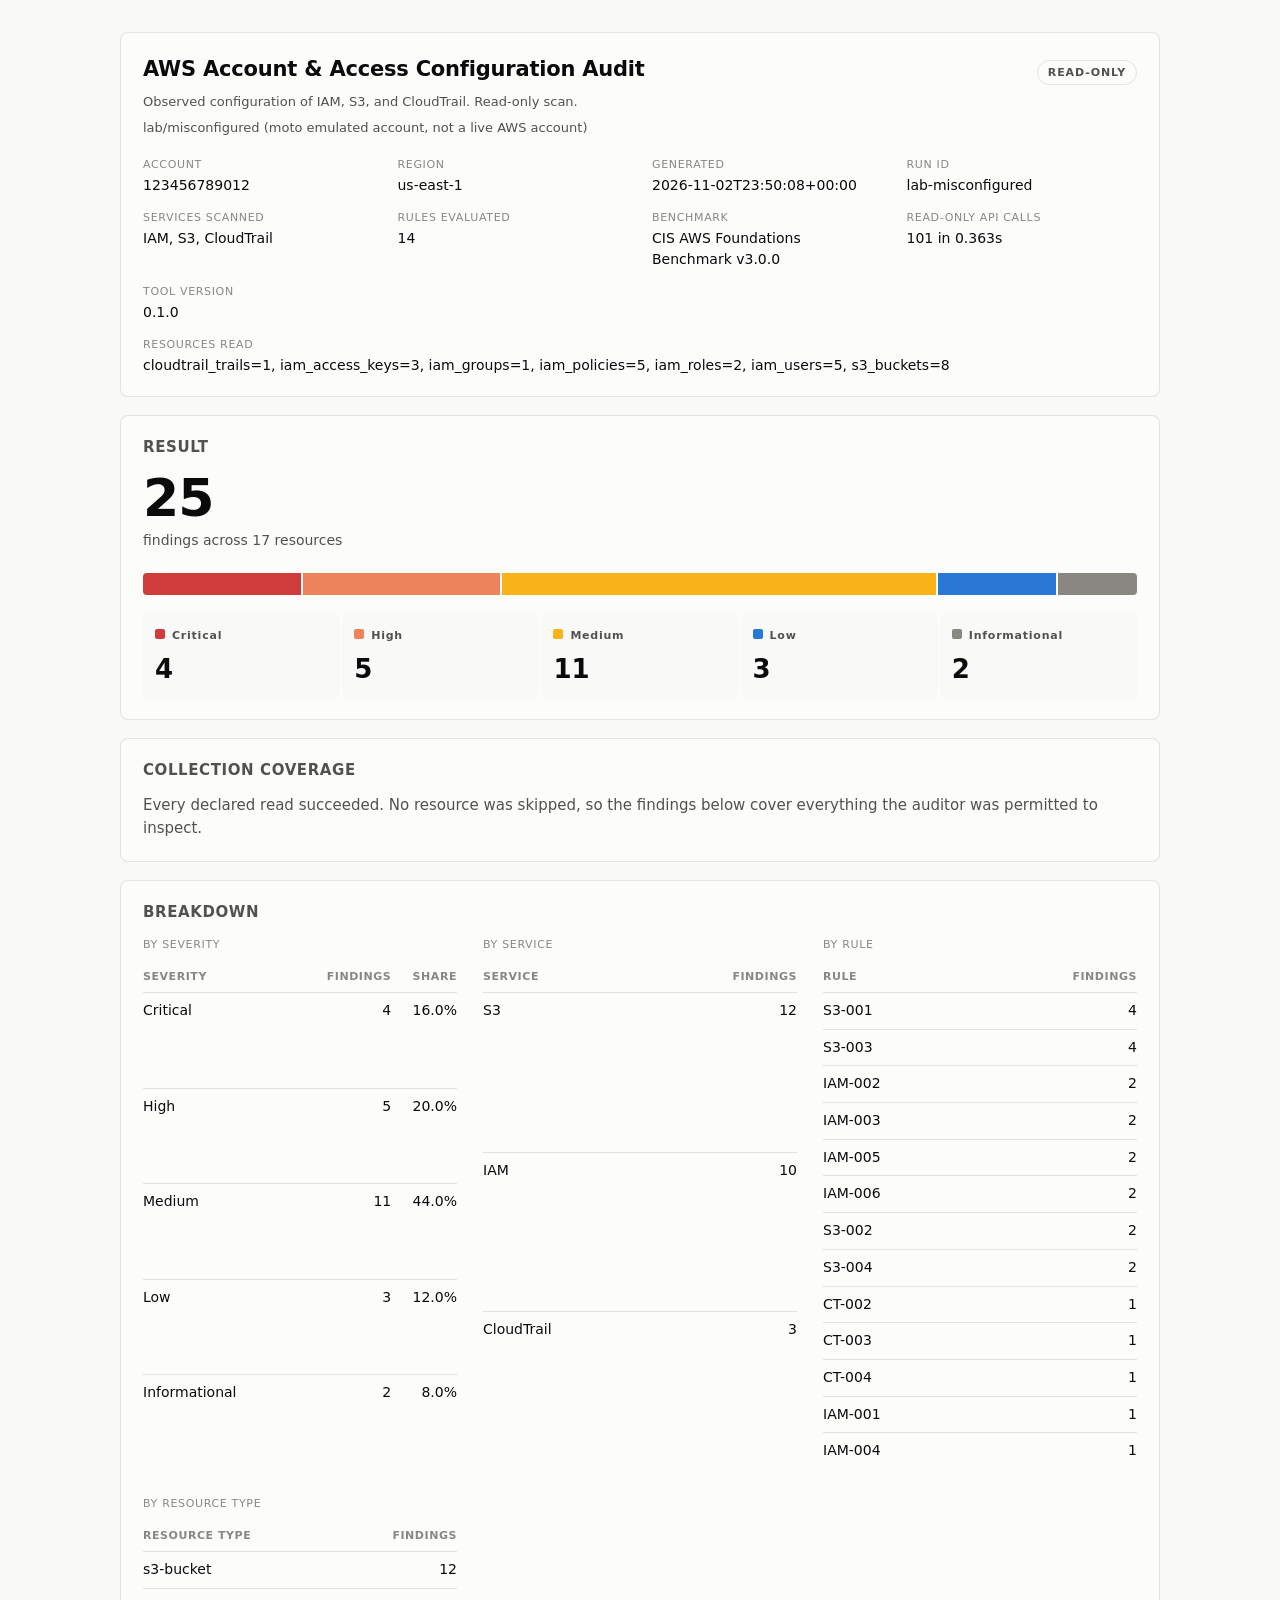
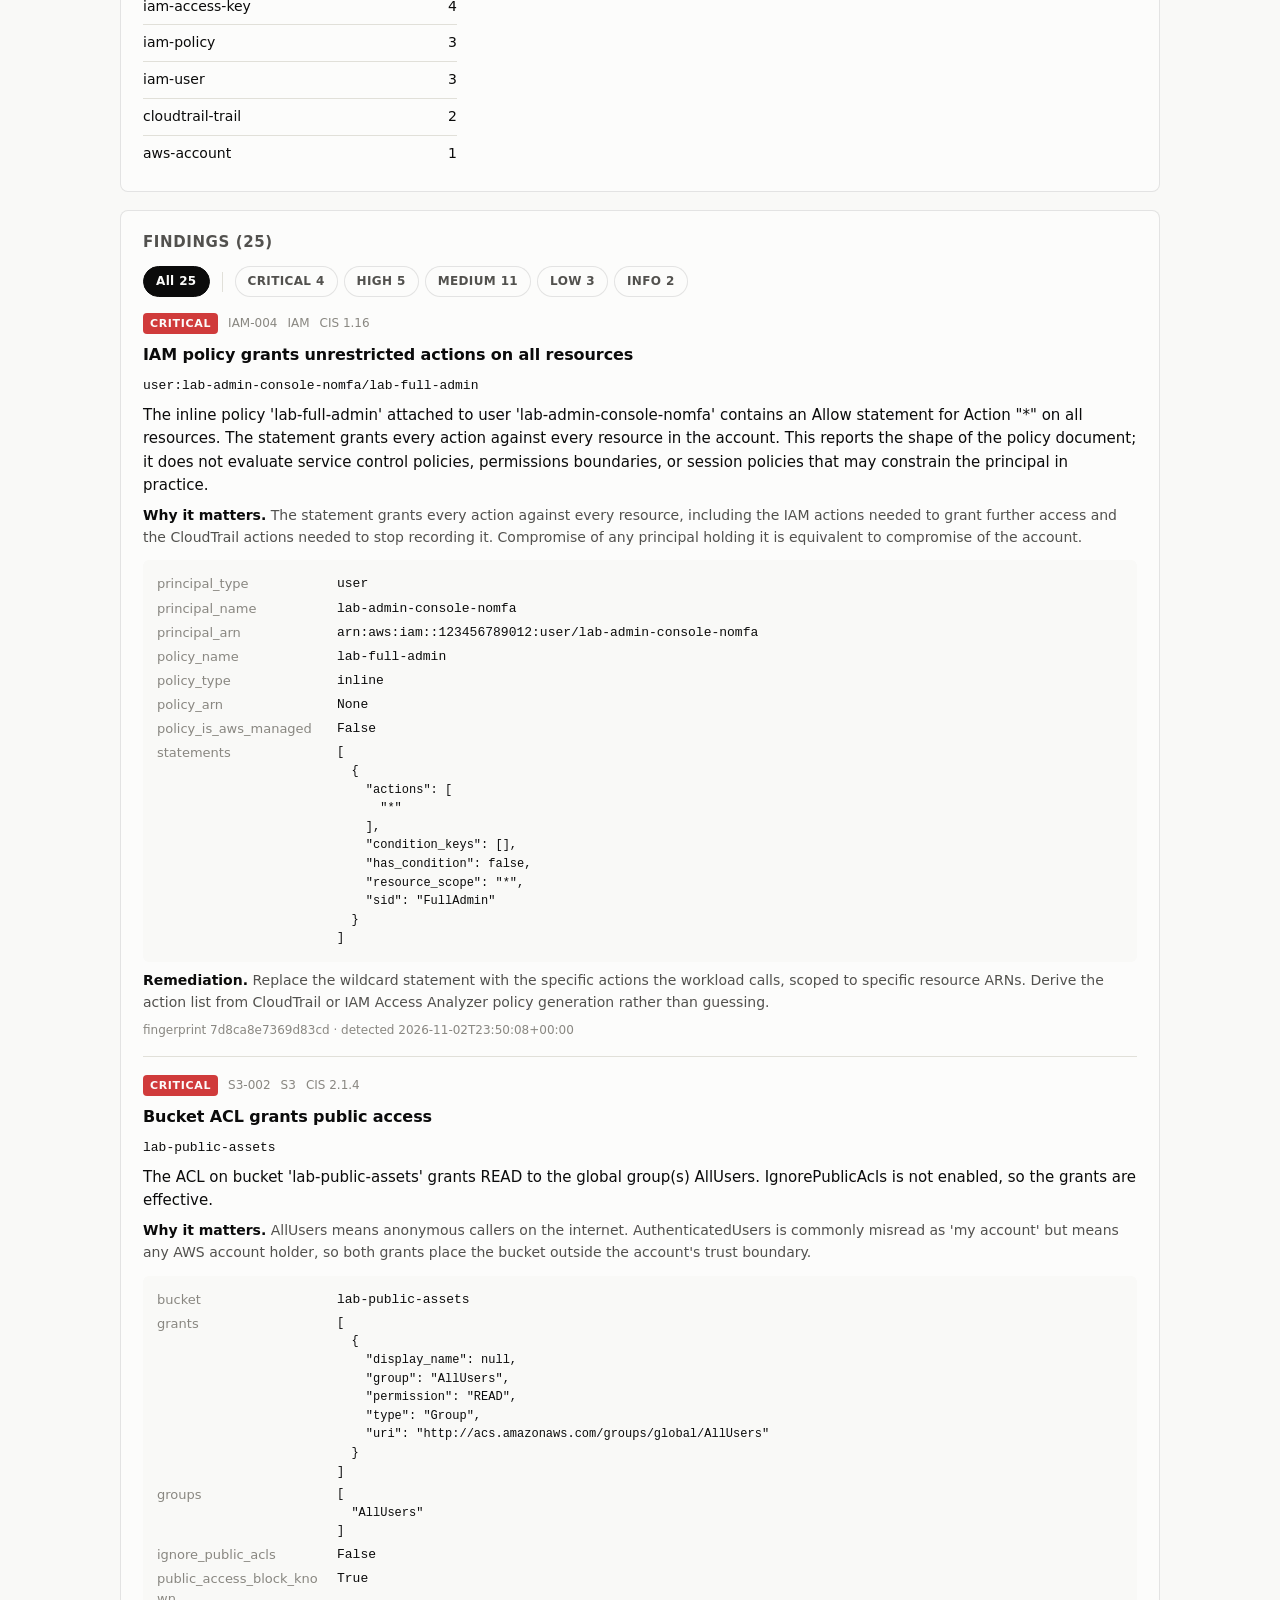
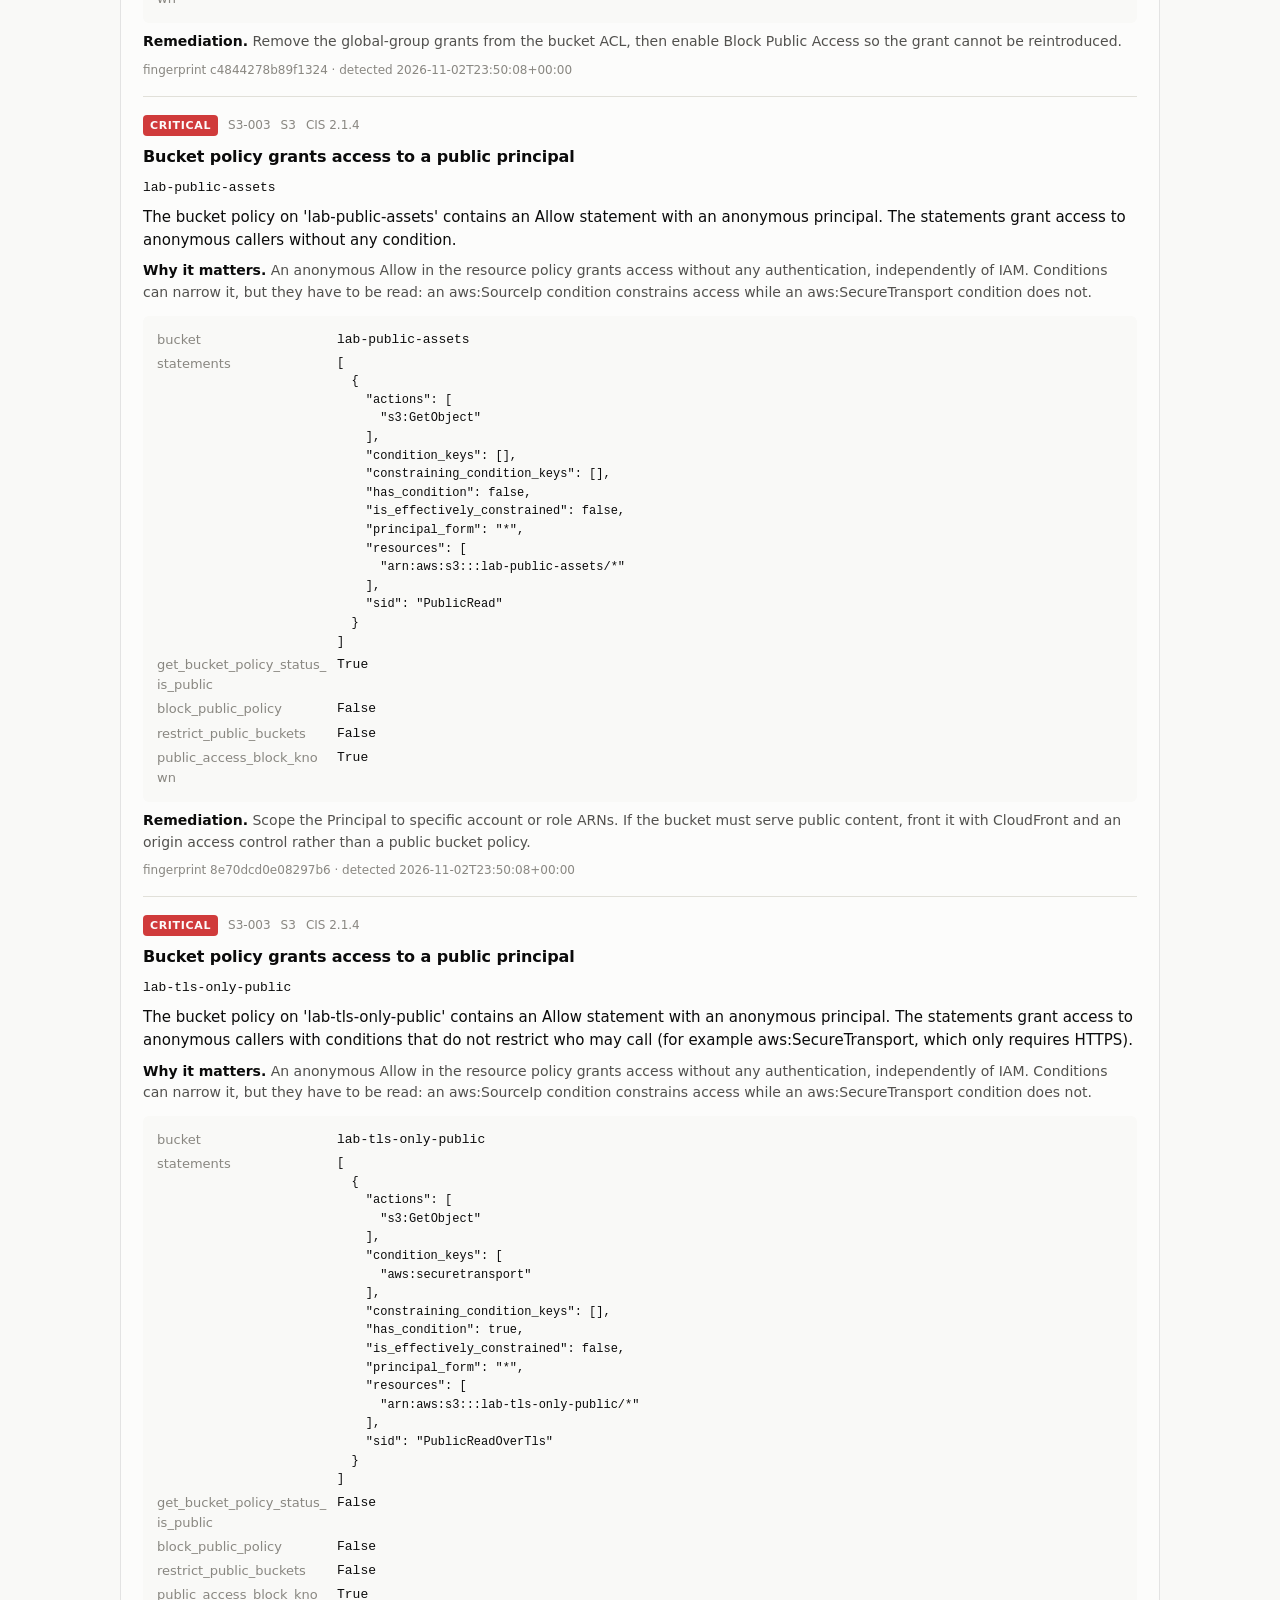
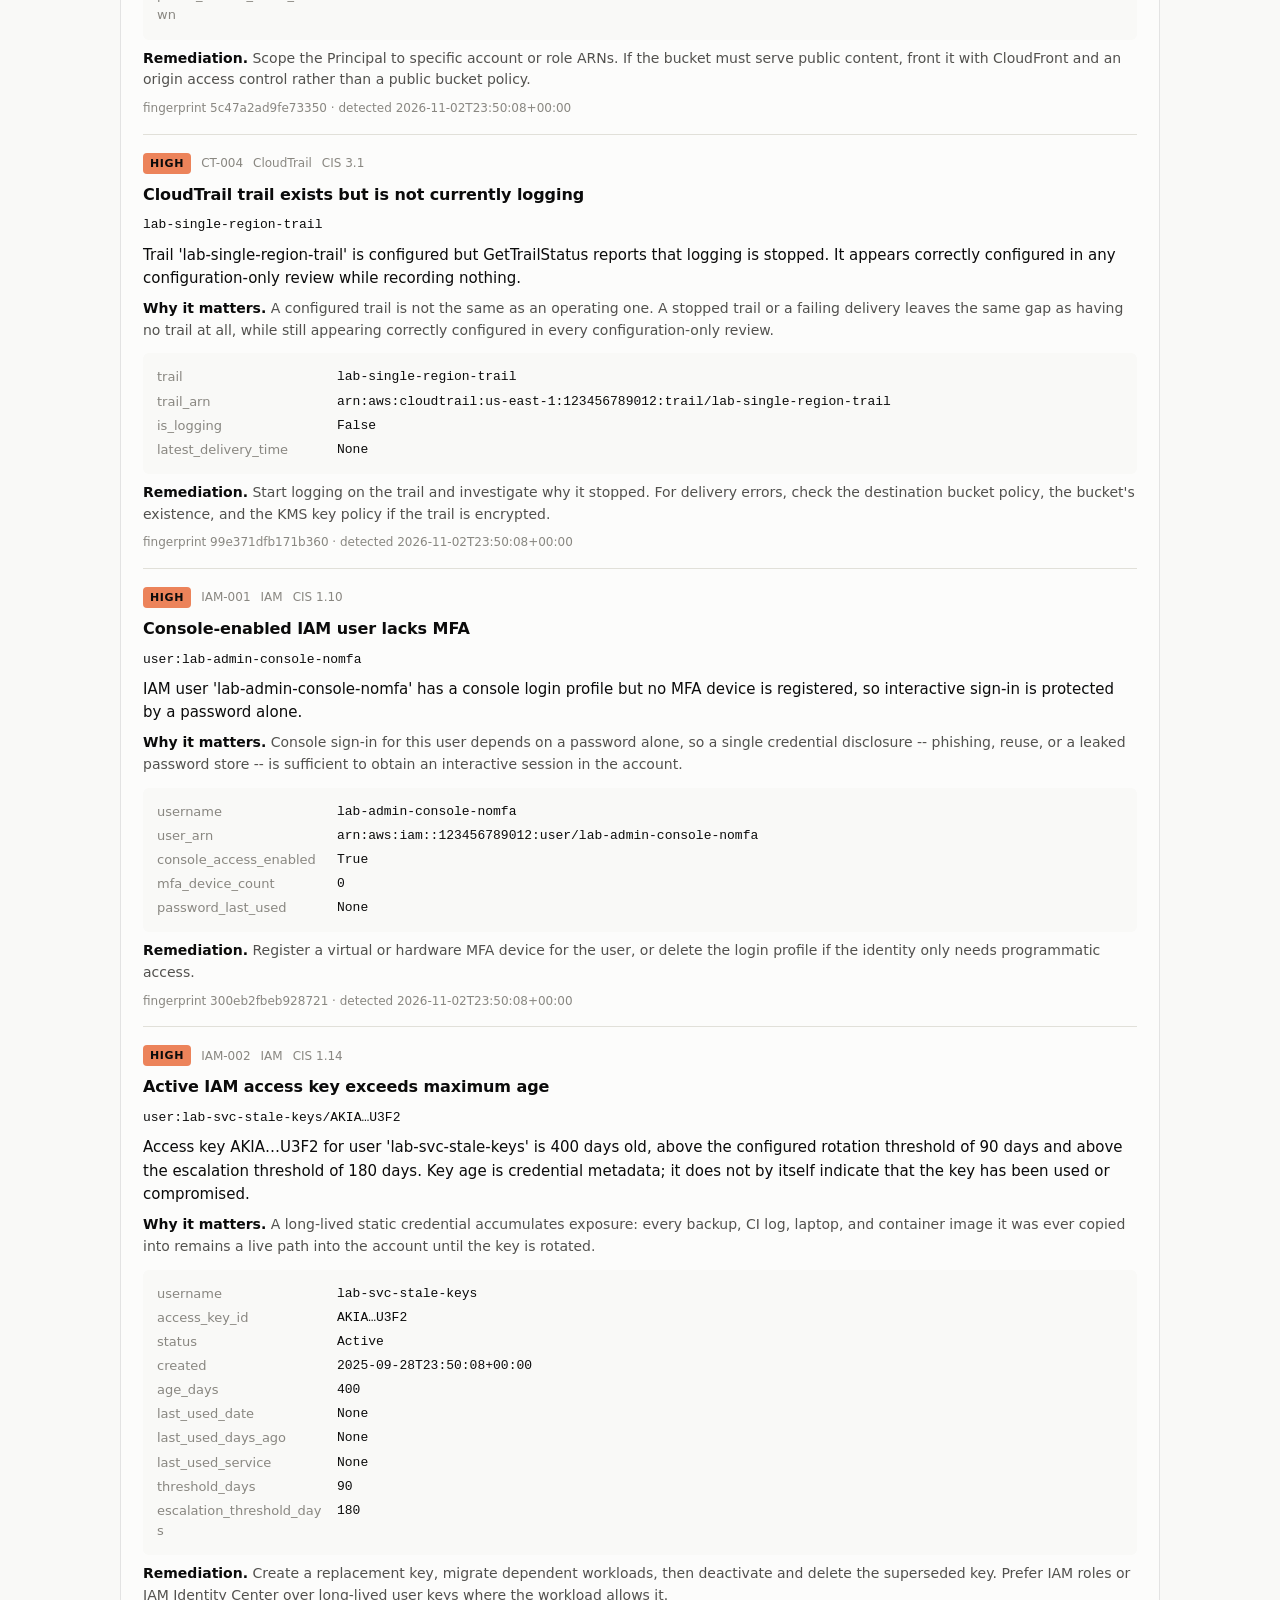
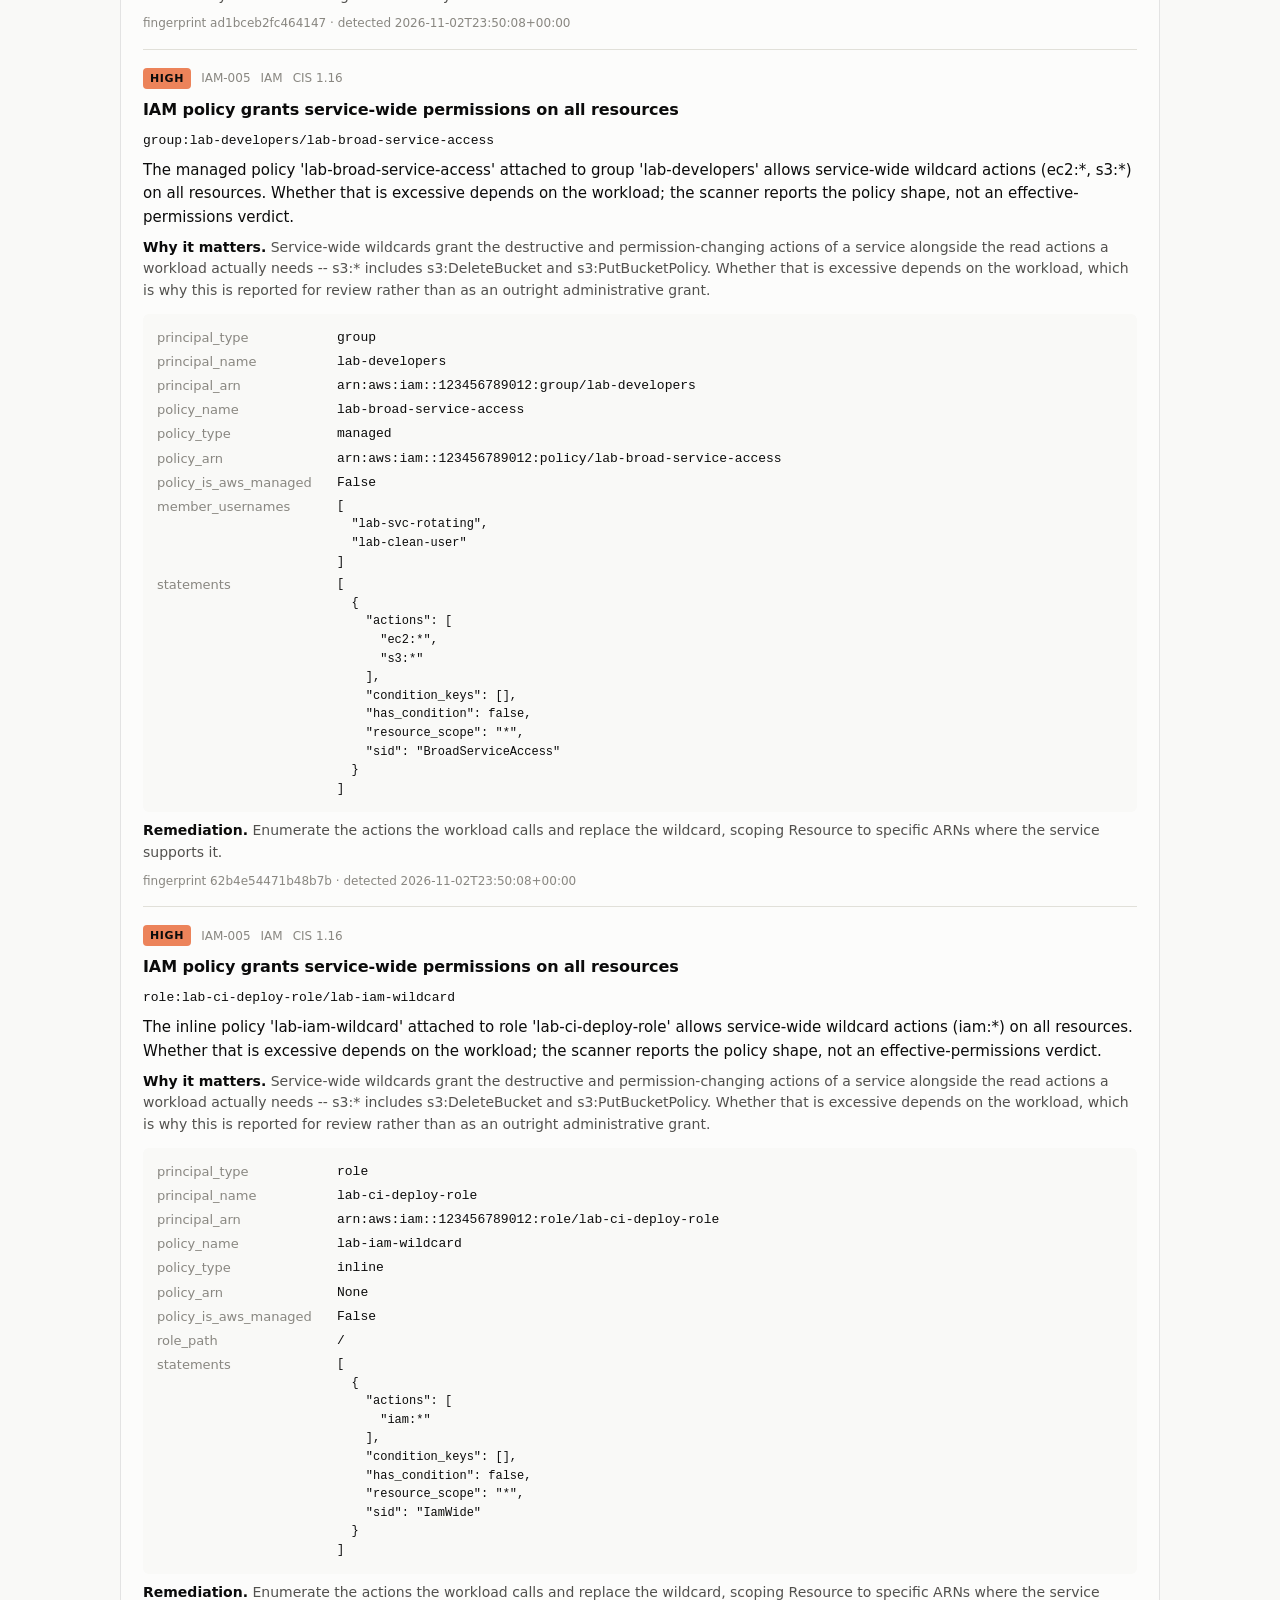
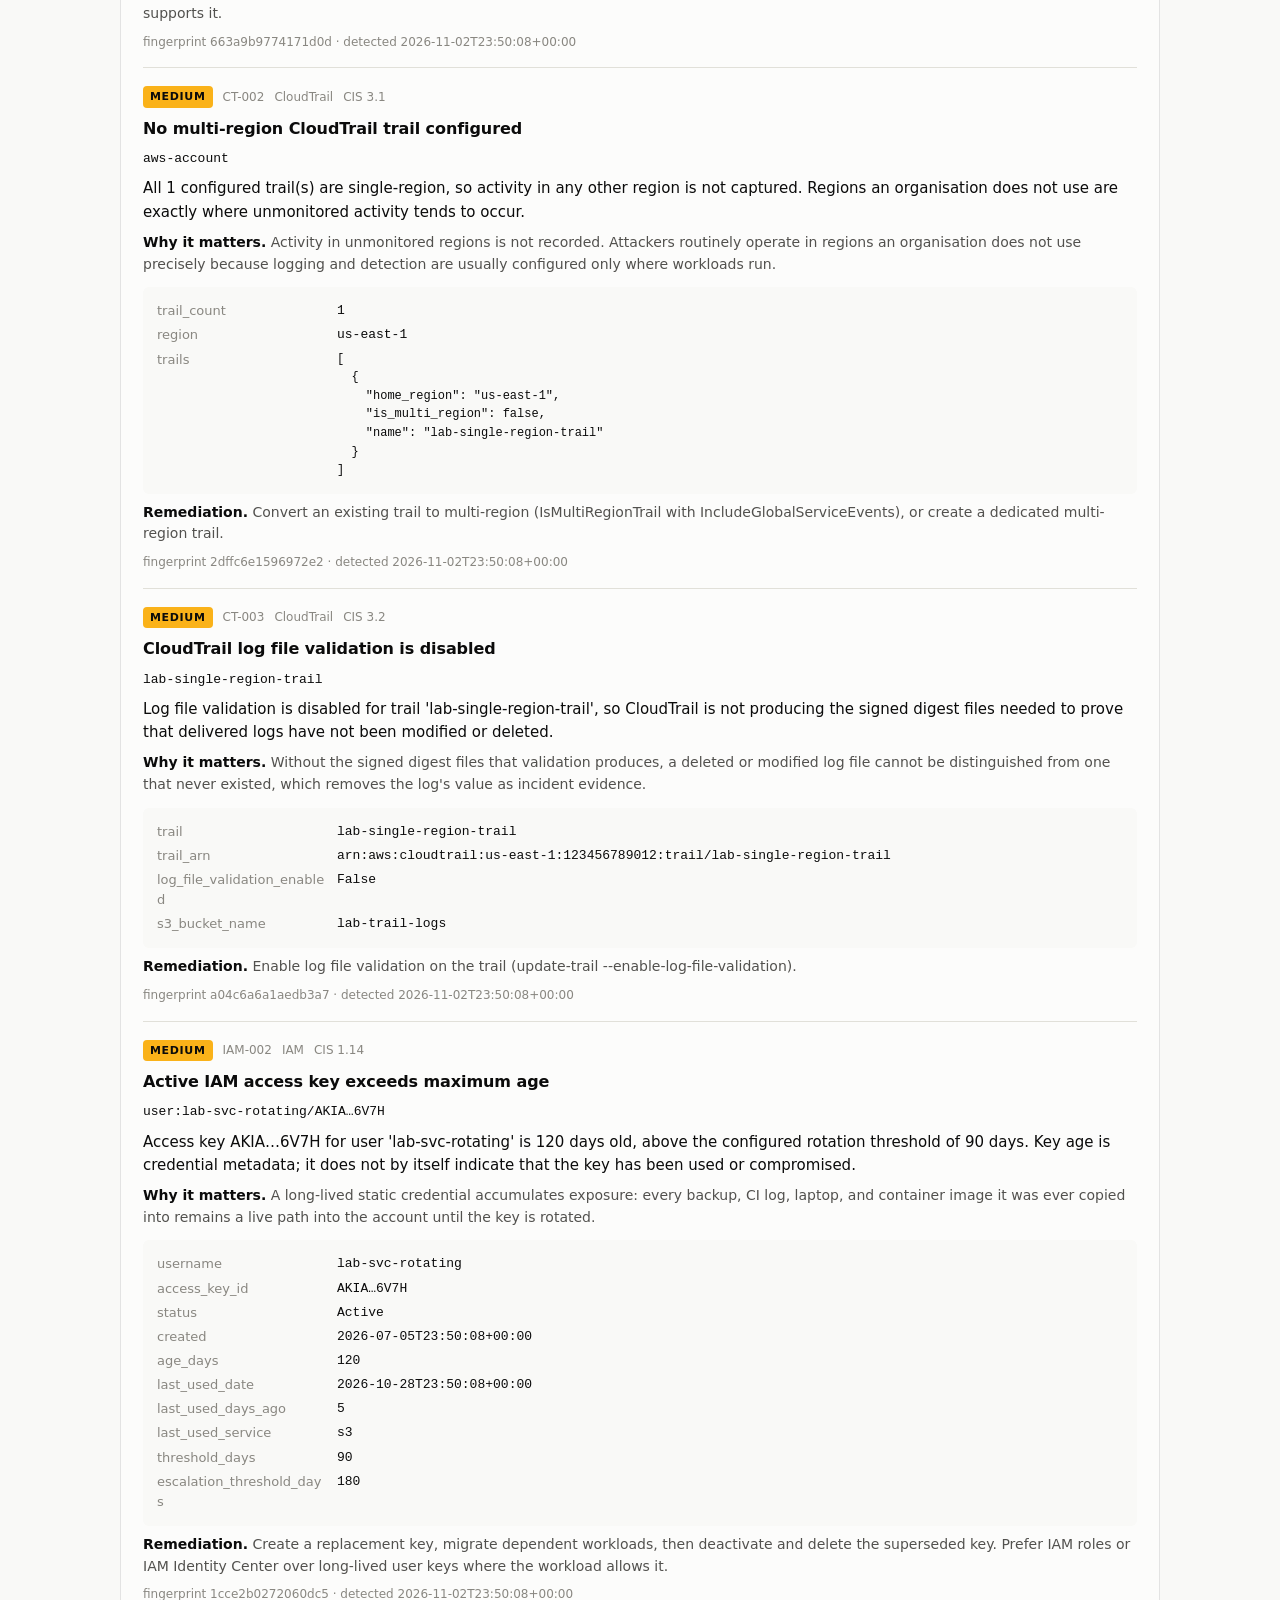
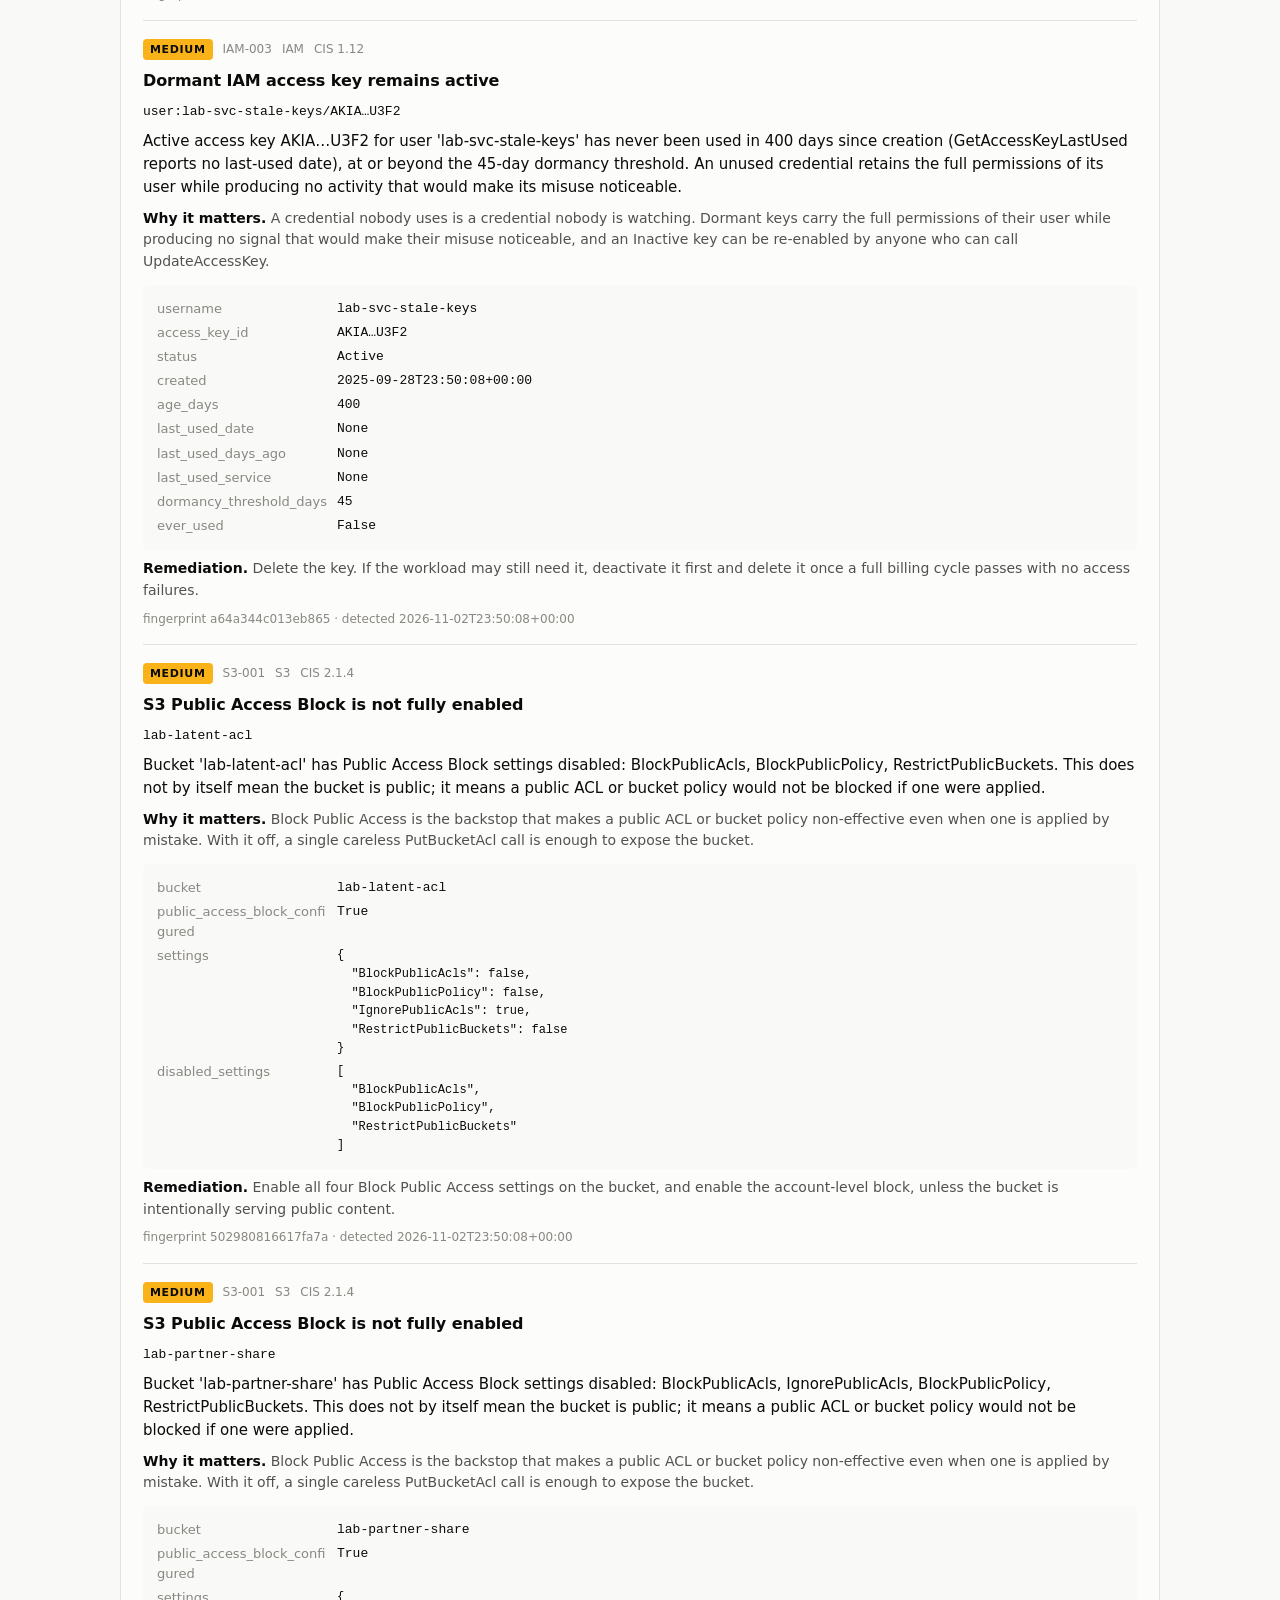
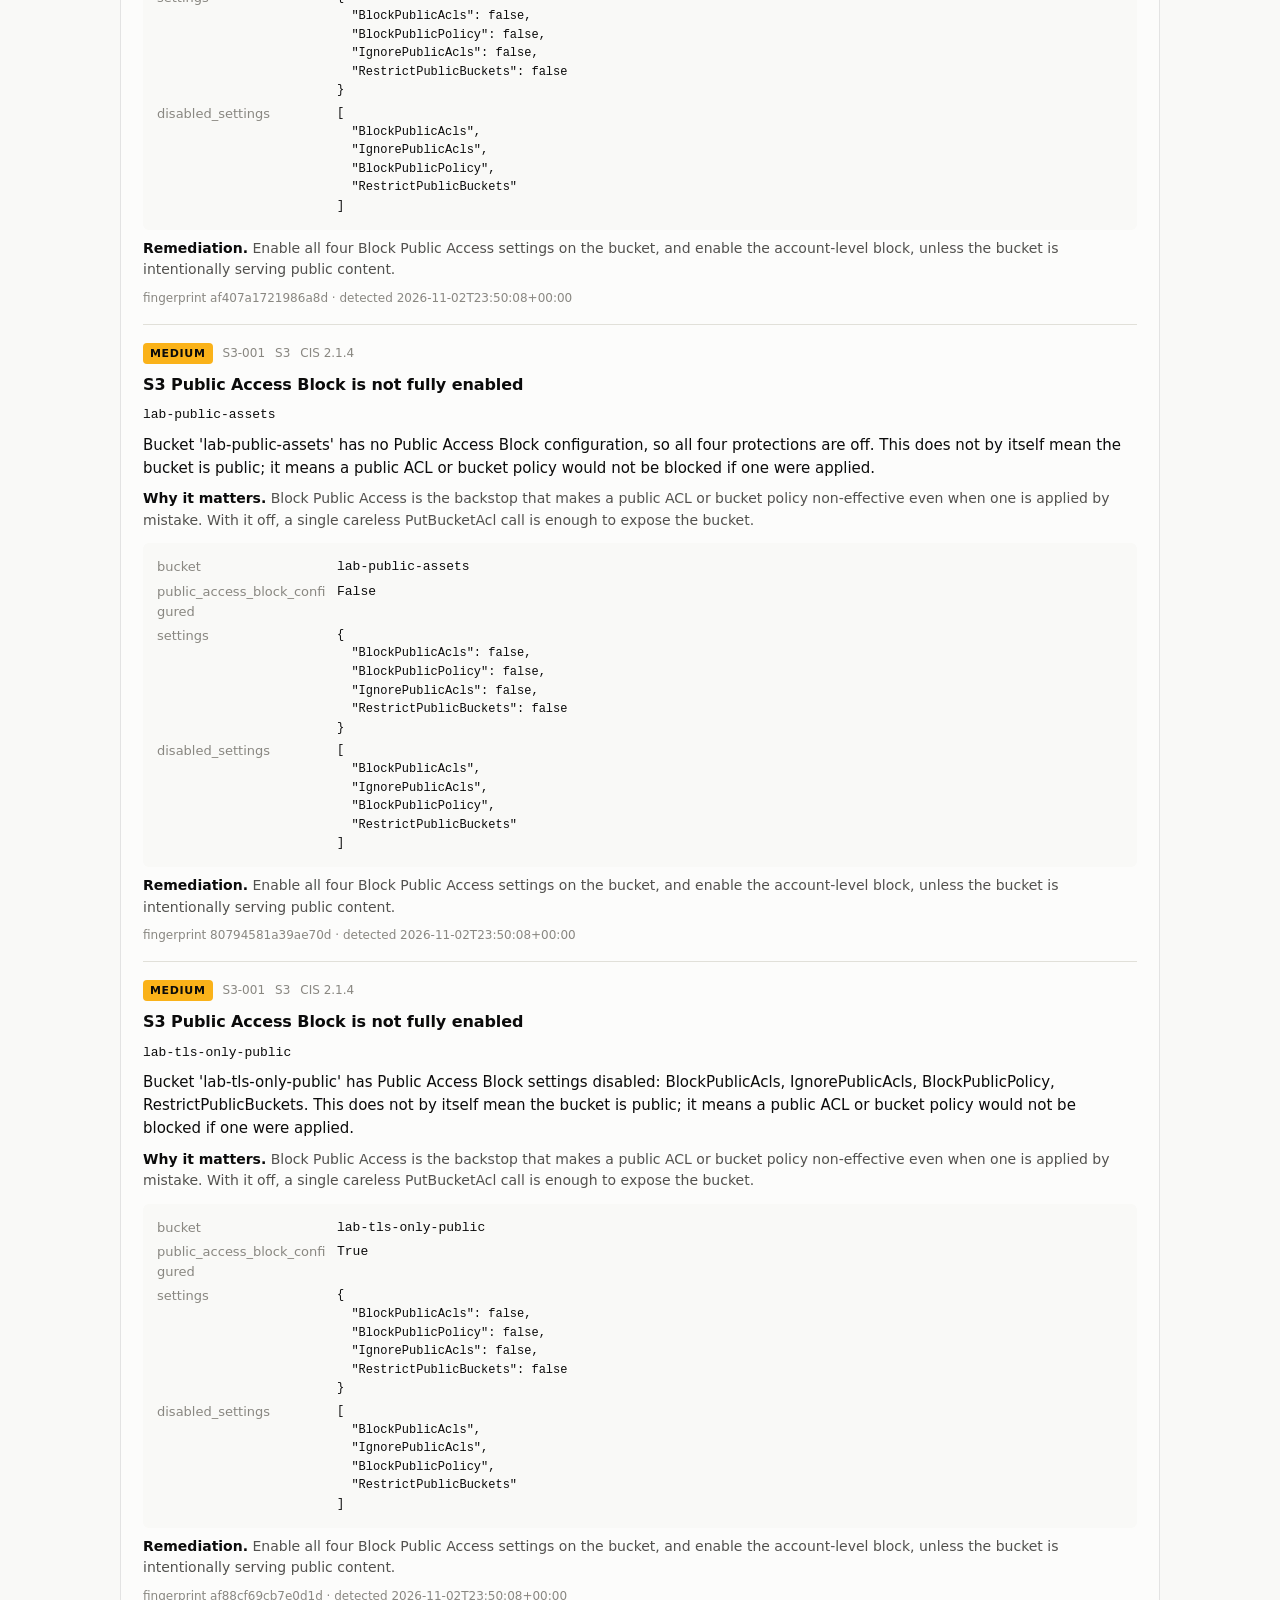
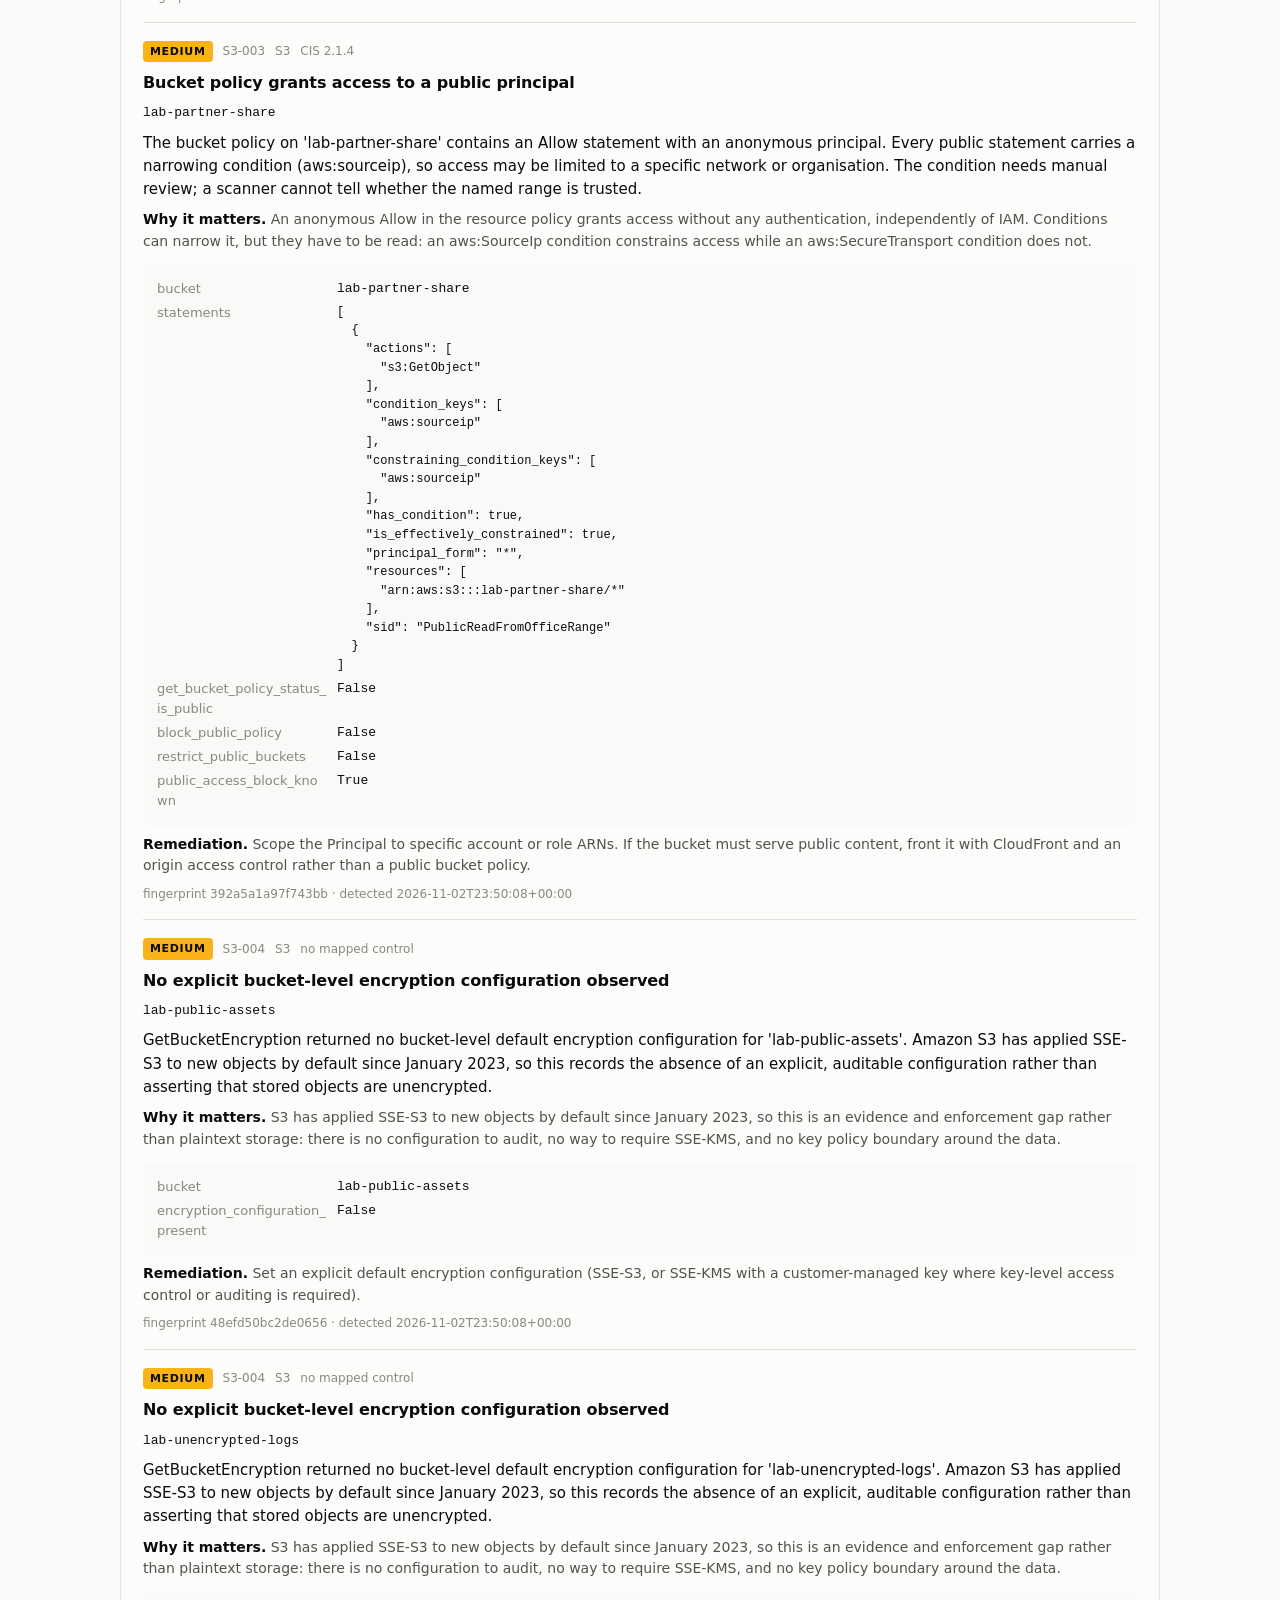
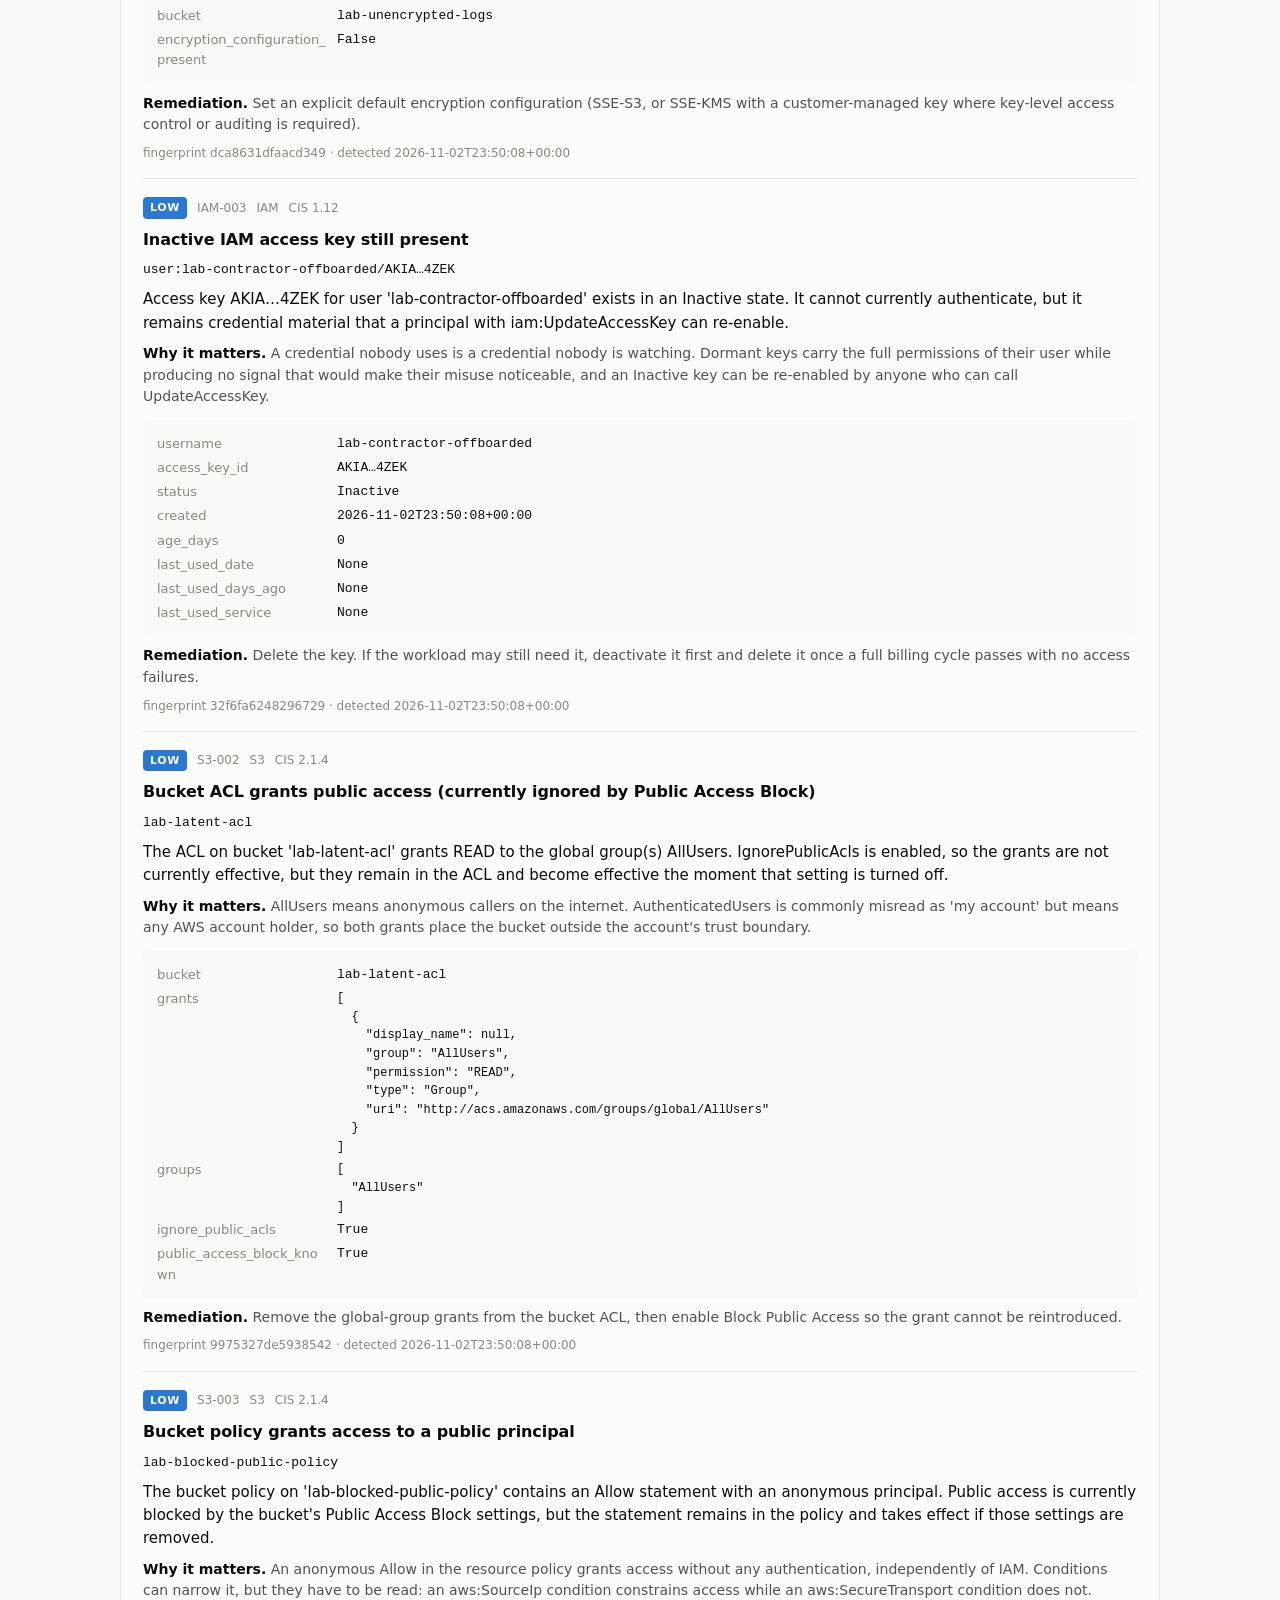
==== commit ad0d1f78: "Implement Phase 2 AWS cloud security guardrails" ====
--- a/results/aws_audit_report.html
+++ b/results/aws_audit_report.html
@@ -195,7 +195,7 @@
     </div>
     <span class="badge">Read-only</span>
   </div>
-  <dl class="facts"><div><dt>Account</dt><dd>123456789012</dd></div><div><dt>Region</dt><dd>us-east-1</dd></div><div><dt>Generated</dt><dd>2026-09-24T02:54:28+00:00</dd></div><div><dt>Run ID</dt><dd>lab-misconfigured</dd></div><div><dt>Services scanned</dt><dd>IAM, S3, CloudTrail</dd></div><div><dt>Rules evaluated</dt><dd>14</dd></div><div><dt>Benchmark</dt><dd>CIS AWS Foundations Benchmark v3.0.0</dd></div><div><dt>Read-only API calls</dt><dd>101 in 0.206s</dd></div><div><dt>Tool version</dt><dd>0.1.0</dd></div><div class="wide"><dt>Resources read</dt><dd>cloudtrail_trails=1, iam_access_keys=3, iam_groups=1, iam_policies=5, iam_roles=2, iam_users=5, s3_buckets=8</dd></div></dl>
+  <dl class="facts"><div><dt>Account</dt><dd>123456789012</dd></div><div><dt>Region</dt><dd>us-east-1</dd></div><div><dt>Generated</dt><dd>2026-11-02T23:50:08+00:00</dd></div><div><dt>Run ID</dt><dd>lab-misconfigured</dd></div><div><dt>Services scanned</dt><dd>IAM, S3, CloudTrail</dd></div><div><dt>Rules evaluated</dt><dd>14</dd></div><div><dt>Benchmark</dt><dd>CIS AWS Foundations Benchmark v3.0.0</dd></div><div><dt>Read-only API calls</dt><dd>101 in 0.363s</dd></div><div><dt>Tool version</dt><dd>0.1.0</dd></div><div class="wide"><dt>Resources read</dt><dd>cloudtrail_trails=1, iam_access_keys=3, iam_groups=1, iam_policies=5, iam_roles=2, iam_users=5, s3_buckets=8</dd></div></dl>
 </section>
 
 <section class="card">
@@ -231,7 +231,7 @@
     &quot;resource_scope&quot;: &quot;*&quot;,
     &quot;sid&quot;: &quot;FullAdmin&quot;
   }
-]</pre></dd></div></dl><p class="fix"><strong>Remediation.</strong> Replace the wildcard statement with the specific actions the workload calls, scoped to specific resource ARNs. Derive the action list from CloudTrail or IAM Access Analyzer policy generation rather than guessing.</p><p class="meta">fingerprint 7d8ca8e7369d83cd · detected 2026-09-24T02:54:28+00:00</p></article><article class="finding" data-severity="CRITICAL" data-service="S3"><div class="finding-head"><span class="chip" data-tier="CRITICAL" style="background: var(--tier-critical);">CRITICAL</span><span class="meta">S3-002</span><span class="meta">S3</span><span class="meta" title="CIS Amazon Web Services Foundations Benchmark v3.0.0">CIS 2.1.4</span></div><h3>Bucket ACL grants public access</h3><p class="resource">lab-public-assets</p><p>The ACL on bucket &#x27;lab-public-assets&#x27; grants READ to the global group(s) AllUsers. IgnorePublicAcls is not enabled, so the grants are effective.</p><p class="why"><strong>Why it matters.</strong> AllUsers means anonymous callers on the internet. AuthenticatedUsers is commonly misread as &#x27;my account&#x27; but means any AWS account holder, so both grants place the bucket outside the account&#x27;s trust boundary.</p><dl class="evidence"><div><dt>bucket</dt><dd>lab-public-assets</dd></div><div><dt>grants</dt><dd><pre>[
+]</pre></dd></div></dl><p class="fix"><strong>Remediation.</strong> Replace the wildcard statement with the specific actions the workload calls, scoped to specific resource ARNs. Derive the action list from CloudTrail or IAM Access Analyzer policy generation rather than guessing.</p><p class="meta">fingerprint 7d8ca8e7369d83cd · detected 2026-11-02T23:50:08+00:00</p></article><article class="finding" data-severity="CRITICAL" data-service="S3"><div class="finding-head"><span class="chip" data-tier="CRITICAL" style="background: var(--tier-critical);">CRITICAL</span><span class="meta">S3-002</span><span class="meta">S3</span><span class="meta" title="CIS Amazon Web Services Foundations Benchmark v3.0.0">CIS 2.1.4</span></div><h3>Bucket ACL grants public access</h3><p class="resource">lab-public-assets</p><p>The ACL on bucket &#x27;lab-public-assets&#x27; grants READ to the global group(s) AllUsers. IgnorePublicAcls is not enabled, so the grants are effective.</p><p class="why"><strong>Why it matters.</strong> AllUsers means anonymous callers on the internet. AuthenticatedUsers is commonly misread as &#x27;my account&#x27; but means any AWS account holder, so both grants place the bucket outside the account&#x27;s trust boundary.</p><dl class="evidence"><div><dt>bucket</dt><dd>lab-public-assets</dd></div><div><dt>grants</dt><dd><pre>[
   {
     &quot;display_name&quot;: null,
     &quot;group&quot;: &quot;AllUsers&quot;,
@@ -241,7 +241,7 @@
   }
 ]</pre></dd></div><div><dt>groups</dt><dd><pre>[
   &quot;AllUsers&quot;
-]</pre></dd></div><div><dt>ignore_public_acls</dt><dd>False</dd></div><div><dt>public_access_block_known</dt><dd>True</dd></div></dl><p class="fix"><strong>Remediation.</strong> Remove the global-group grants from the bucket ACL, then enable Block Public Access so the grant cannot be reintroduced.</p><p class="meta">fingerprint c4844278b89f1324 · detected 2026-09-24T02:54:28+00:00</p></article><article class="finding" data-severity="CRITICAL" data-service="S3"><div class="finding-head"><span class="chip" data-tier="CRITICAL" style="background: var(--tier-critical);">CRITICAL</span><span class="meta">S3-003</span><span class="meta">S3</span><span class="meta" title="CIS Amazon Web Services Foundations Benchmark v3.0.0">CIS 2.1.4</span></div><h3>Bucket policy grants access to a public principal</h3><p class="resource">lab-public-assets</p><p>The bucket policy on &#x27;lab-public-assets&#x27; contains an Allow statement with an anonymous principal. The statements grant access to anonymous callers without any condition.</p><p class="why"><strong>Why it matters.</strong> An anonymous Allow in the resource policy grants access without any authentication, independently of IAM. Conditions can narrow it, but they have to be read: an aws:SourceIp condition constrains access while an aws:SecureTransport condition does not.</p><dl class="evidence"><div><dt>bucket</dt><dd>lab-public-assets</dd></div><div><dt>statements</dt><dd><pre>[
+]</pre></dd></div><div><dt>ignore_public_acls</dt><dd>False</dd></div><div><dt>public_access_block_known</dt><dd>True</dd></div></dl><p class="fix"><strong>Remediation.</strong> Remove the global-group grants from the bucket ACL, then enable Block Public Access so the grant cannot be reintroduced.</p><p class="meta">fingerprint c4844278b89f1324 · detected 2026-11-02T23:50:08+00:00</p></article><article class="finding" data-severity="CRITICAL" data-service="S3"><div class="finding-head"><span class="chip" data-tier="CRITICAL" style="background: var(--tier-critical);">CRITICAL</span><span class="meta">S3-003</span><span class="meta">S3</span><span class="meta" title="CIS Amazon Web Services Foundations Benchmark v3.0.0">CIS 2.1.4</span></div><h3>Bucket policy grants access to a public principal</h3><p class="resource">lab-public-assets</p><p>The bucket policy on &#x27;lab-public-assets&#x27; contains an Allow statement with an anonymous principal. The statements grant access to anonymous callers without any condition.</p><p class="why"><strong>Why it matters.</strong> An anonymous Allow in the resource policy grants access without any authentication, independently of IAM. Conditions can narrow it, but they have to be read: an aws:SourceIp condition constrains access while an aws:SecureTransport condition does not.</p><dl class="evidence"><div><dt>bucket</dt><dd>lab-public-assets</dd></div><div><dt>statements</dt><dd><pre>[
   {
     &quot;actions&quot;: [
       &quot;s3:GetObject&quot;
@@ -256,7 +256,7 @@
     ],
     &quot;sid&quot;: &quot;PublicRead&quot;
   }
-]</pre></dd></div><div><dt>get_bucket_policy_status_is_public</dt><dd>None</dd></div><div><dt>block_public_policy</dt><dd>False</dd></div><div><dt>restrict_public_buckets</dt><dd>False</dd></div><div><dt>public_access_block_known</dt><dd>True</dd></div></dl><p class="fix"><strong>Remediation.</strong> Scope the Principal to specific account or role ARNs. If the bucket must serve public content, front it with CloudFront and an origin access control rather than a public bucket policy.</p><p class="meta">fingerprint 8e70dcd0e08297b6 · detected 2026-09-24T02:54:28+00:00</p></article><article class="finding" data-severity="CRITICAL" data-service="S3"><div class="finding-head"><span class="chip" data-tier="CRITICAL" style="background: var(--tier-critical);">CRITICAL</span><span class="meta">S3-003</span><span class="meta">S3</span><span class="meta" title="CIS Amazon Web Services Foundations Benchmark v3.0.0">CIS 2.1.4</span></div><h3>Bucket policy grants access to a public principal</h3><p class="resource">lab-tls-only-public</p><p>The bucket policy on &#x27;lab-tls-only-public&#x27; contains an Allow statement with an anonymous principal. The statements grant access to anonymous callers with conditions that do not restrict who may call (for example aws:SecureTransport, which only requires HTTPS).</p><p class="why"><strong>Why it matters.</strong> An anonymous Allow in the resource policy grants access without any authentication, independently of IAM. Conditions can narrow it, but they have to be read: an aws:SourceIp condition constrains access while an aws:SecureTransport condition does not.</p><dl class="evidence"><div><dt>bucket</dt><dd>lab-tls-only-public</dd></div><div><dt>statements</dt><dd><pre>[
+]</pre></dd></div><div><dt>get_bucket_policy_status_is_public</dt><dd>True</dd></div><div><dt>block_public_policy</dt><dd>False</dd></div><div><dt>restrict_public_buckets</dt><dd>False</dd></div><div><dt>public_access_block_known</dt><dd>True</dd></div></dl><p class="fix"><strong>Remediation.</strong> Scope the Principal to specific account or role ARNs. If the bucket must serve public content, front it with CloudFront and an origin access control rather than a public bucket policy.</p><p class="meta">fingerprint 8e70dcd0e08297b6 · detected 2026-11-02T23:50:08+00:00</p></article><article class="finding" data-severity="CRITICAL" data-service="S3"><div class="finding-head"><span class="chip" data-tier="CRITICAL" style="background: var(--tier-critical);">CRITICAL</span><span class="meta">S3-003</span><span class="meta">S3</span><span class="meta" title="CIS Amazon Web Services Foundations Benchmark v3.0.0">CIS 2.1.4</span></div><h3>Bucket policy grants access to a public principal</h3><p class="resource">lab-tls-only-public</p><p>The bucket policy on &#x27;lab-tls-only-public&#x27; contains an Allow statement with an anonymous principal. The statements grant access to anonymous callers with conditions that do not restrict who may call (for example aws:SecureTransport, which only requires HTTPS).</p><p class="why"><strong>Why it matters.</strong> An anonymous Allow in the resource policy grants access without any authentication, independently of IAM. Conditions can narrow it, but they have to be read: an aws:SourceIp condition constrains access while an aws:SecureTransport condition does not.</p><dl class="evidence"><div><dt>bucket</dt><dd>lab-tls-only-public</dd></div><div><dt>statements</dt><dd><pre>[
   {
     &quot;actions&quot;: [
       &quot;s3:GetObject&quot;
@@ -273,7 +273,7 @@
     ],
     &quot;sid&quot;: &quot;PublicReadOverTls&quot;
   }
-]</pre></dd></div><div><dt>get_bucket_policy_status_is_public</dt><dd>None</dd></div><div><dt>block_public_policy</dt><dd>False</dd></div><div><dt>restrict_public_buckets</dt><dd>False</dd></div><div><dt>public_access_block_known</dt><dd>True</dd></div></dl><p class="fix"><strong>Remediation.</strong> Scope the Principal to specific account or role ARNs. If the bucket must serve public content, front it with CloudFront and an origin access control rather than a public bucket policy.</p><p class="meta">fingerprint 5c47a2ad9fe73350 · detected 2026-09-24T02:54:28+00:00</p></article><article class="finding" data-severity="HIGH" data-service="CloudTrail"><div class="finding-head"><span class="chip" data-tier="HIGH" style="background: var(--tier-high);">HIGH</span><span class="meta">CT-004</span><span class="meta">CloudTrail</span><span class="meta" title="CIS Amazon Web Services Foundations Benchmark v3.0.0">CIS 3.1</span></div><h3>CloudTrail trail exists but is not currently logging</h3><p class="resource">lab-single-region-trail</p><p>Trail &#x27;lab-single-region-trail&#x27; is configured but GetTrailStatus reports that logging is stopped. It appears correctly configured in any configuration-only review while recording nothing.</p><p class="why"><strong>Why it matters.</strong> A configured trail is not the same as an operating one. A stopped trail or a failing delivery leaves the same gap as having no trail at all, while still appearing correctly configured in every configuration-only review.</p><dl class="evidence"><div><dt>trail</dt><dd>lab-single-region-trail</dd></div><div><dt>trail_arn</dt><dd>arn:aws:cloudtrail:us-east-1:123456789012:trail/lab-single-region-trail</dd></div><div><dt>is_logging</dt><dd>False</dd></div><div><dt>latest_delivery_time</dt><dd>None</dd></div></dl><p class="fix"><strong>Remediation.</strong> Start logging on the trail and investigate why it stopped. For delivery errors, check the destination bucket policy, the bucket&#x27;s existence, and the KMS key policy if the trail is encrypted.</p><p class="meta">fingerprint 99e371dfb171b360 · detected 2026-09-24T02:54:28+00:00</p></article><article class="finding" data-severity="HIGH" data-service="IAM"><div class="finding-head"><span class="chip" data-tier="HIGH" style="background: var(--tier-high);">HIGH</span><span class="meta">IAM-001</span><span class="meta">IAM</span><span class="meta" title="CIS Amazon Web Services Foundations Benchmark v3.0.0">CIS 1.10</span></div><h3>Console-enabled IAM user lacks MFA</h3><p class="resource">user:lab-admin-console-nomfa</p><p>IAM user &#x27;lab-admin-console-nomfa&#x27; has a console login profile but no MFA device is registered, so interactive sign-in is protected by a password alone.</p><p class="why"><strong>Why it matters.</strong> Console sign-in for this user depends on a password alone, so a single credential disclosure -- phishing, reuse, or a leaked password store -- is sufficient to obtain an interactive session in the account.</p><dl class="evidence"><div><dt>username</dt><dd>lab-admin-console-nomfa</dd></div><div><dt>user_arn</dt><dd>arn:aws:iam::123456789012:user/lab-admin-console-nomfa</dd></div><div><dt>console_access_enabled</dt><dd>True</dd></div><div><dt>mfa_device_count</dt><dd>0</dd></div><div><dt>password_last_used</dt><dd>None</dd></div></dl><p class="fix"><strong>Remediation.</strong> Register a virtual or hardware MFA device for the user, or delete the login profile if the identity only needs programmatic access.</p><p class="meta">fingerprint 300eb2fbeb928721 · detected 2026-09-24T02:54:28+00:00</p></article><article class="finding" data-severity="HIGH" data-service="IAM"><div class="finding-head"><span class="chip" data-tier="HIGH" style="background: var(--tier-high);">HIGH</span><span class="meta">IAM-002</span><span class="meta">IAM</span><span class="meta" title="CIS Amazon Web Services Foundations Benchmark v3.0.0">CIS 1.14</span></div><h3>Active IAM access key exceeds maximum age</h3><p class="resource">user:lab-svc-stale-keys/AKIA…GQIJ</p><p>Access key AKIA…GQIJ for user &#x27;lab-svc-stale-keys&#x27; is 400 days old, above the configured rotation threshold of 90 days and above the escalation threshold of 180 days. Key age is credential metadata; it does not by itself indicate that the key has been used or compromised.</p><p class="why"><strong>Why it matters.</strong> A long-lived static credential accumulates exposure: every backup, CI log, laptop, and container image it was ever copied into remains a live path into the account until the key is rotated.</p><dl class="evidence"><div><dt>username</dt><dd>lab-svc-stale-keys</dd></div><div><dt>access_key_id</dt><dd>AKIA…GQIJ</dd></div><div><dt>status</dt><dd>Active</dd></div><div><dt>created</dt><dd>2025-08-20T02:54:28+00:00</dd></div><div><dt>age_days</dt><dd>400</dd></div><div><dt>last_used_date</dt><dd>None</dd></div><div><dt>last_used_days_ago</dt><dd>None</dd></div><div><dt>last_used_service</dt><dd>None</dd></div><div><dt>threshold_days</dt><dd>90</dd></div><div><dt>escalation_threshold_days</dt><dd>180</dd></div></dl><p class="fix"><strong>Remediation.</strong> Create a replacement key, migrate dependent workloads, then deactivate and delete the superseded key. Prefer IAM roles or IAM Identity Center over long-lived user keys where the workload allows it.</p><p class="meta">fingerprint db07d959d1340347 · detected 2026-09-24T02:54:28+00:00</p></article><article class="finding" data-severity="HIGH" data-service="IAM"><div class="finding-head"><span class="chip" data-tier="HIGH" style="background: var(--tier-high);">HIGH</span><span class="meta">IAM-005</span><span class="meta">IAM</span><span class="meta" title="CIS Amazon Web Services Foundations Benchmark v3.0.0">CIS 1.16</span></div><h3>IAM policy grants service-wide permissions on all resources</h3><p class="resource">group:lab-developers/lab-broad-service-access</p><p>The managed policy &#x27;lab-broad-service-access&#x27; attached to group &#x27;lab-developers&#x27; allows service-wide wildcard actions (ec2:*, s3:*) on all resources. Whether that is excessive depends on the workload; the scanner reports the policy shape, not an effective-permissions verdict.</p><p class="why"><strong>Why it matters.</strong> Service-wide wildcards grant the destructive and permission-changing actions of a service alongside the read actions a workload actually needs -- s3:* includes s3:DeleteBucket and s3:PutBucketPolicy. Whether that is excessive depends on the workload, which is why this is reported for review rather than as an outright administrative grant.</p><dl class="evidence"><div><dt>principal_type</dt><dd>group</dd></div><div><dt>principal_name</dt><dd>lab-developers</dd></div><div><dt>principal_arn</dt><dd>arn:aws:iam::123456789012:group/lab-developers</dd></div><div><dt>policy_name</dt><dd>lab-broad-service-access</dd></div><div><dt>policy_type</dt><dd>managed</dd></div><div><dt>policy_arn</dt><dd>arn:aws:iam::123456789012:policy/lab-broad-service-access</dd></div><div><dt>policy_is_aws_managed</dt><dd>False</dd></div><div><dt>member_usernames</dt><dd><pre>[
+]</pre></dd></div><div><dt>get_bucket_policy_status_is_public</dt><dd>False</dd></div><div><dt>block_public_policy</dt><dd>False</dd></div><div><dt>restrict_public_buckets</dt><dd>False</dd></div><div><dt>public_access_block_known</dt><dd>True</dd></div></dl><p class="fix"><strong>Remediation.</strong> Scope the Principal to specific account or role ARNs. If the bucket must serve public content, front it with CloudFront and an origin access control rather than a public bucket policy.</p><p class="meta">fingerprint 5c47a2ad9fe73350 · detected 2026-11-02T23:50:08+00:00</p></article><article class="finding" data-severity="HIGH" data-service="CloudTrail"><div class="finding-head"><span class="chip" data-tier="HIGH" style="background: var(--tier-high);">HIGH</span><span class="meta">CT-004</span><span class="meta">CloudTrail</span><span class="meta" title="CIS Amazon Web Services Foundations Benchmark v3.0.0">CIS 3.1</span></div><h3>CloudTrail trail exists but is not currently logging</h3><p class="resource">lab-single-region-trail</p><p>Trail &#x27;lab-single-region-trail&#x27; is configured but GetTrailStatus reports that logging is stopped. It appears correctly configured in any configuration-only review while recording nothing.</p><p class="why"><strong>Why it matters.</strong> A configured trail is not the same as an operating one. A stopped trail or a failing delivery leaves the same gap as having no trail at all, while still appearing correctly configured in every configuration-only review.</p><dl class="evidence"><div><dt>trail</dt><dd>lab-single-region-trail</dd></div><div><dt>trail_arn</dt><dd>arn:aws:cloudtrail:us-east-1:123456789012:trail/lab-single-region-trail</dd></div><div><dt>is_logging</dt><dd>False</dd></div><div><dt>latest_delivery_time</dt><dd>None</dd></div></dl><p class="fix"><strong>Remediation.</strong> Start logging on the trail and investigate why it stopped. For delivery errors, check the destination bucket policy, the bucket&#x27;s existence, and the KMS key policy if the trail is encrypted.</p><p class="meta">fingerprint 99e371dfb171b360 · detected 2026-11-02T23:50:08+00:00</p></article><article class="finding" data-severity="HIGH" data-service="IAM"><div class="finding-head"><span class="chip" data-tier="HIGH" style="background: var(--tier-high);">HIGH</span><span class="meta">IAM-001</span><span class="meta">IAM</span><span class="meta" title="CIS Amazon Web Services Foundations Benchmark v3.0.0">CIS 1.10</span></div><h3>Console-enabled IAM user lacks MFA</h3><p class="resource">user:lab-admin-console-nomfa</p><p>IAM user &#x27;lab-admin-console-nomfa&#x27; has a console login profile but no MFA device is registered, so interactive sign-in is protected by a password alone.</p><p class="why"><strong>Why it matters.</strong> Console sign-in for this user depends on a password alone, so a single credential disclosure -- phishing, reuse, or a leaked password store -- is sufficient to obtain an interactive session in the account.</p><dl class="evidence"><div><dt>username</dt><dd>lab-admin-console-nomfa</dd></div><div><dt>user_arn</dt><dd>arn:aws:iam::123456789012:user/lab-admin-console-nomfa</dd></div><div><dt>console_access_enabled</dt><dd>True</dd></div><div><dt>mfa_device_count</dt><dd>0</dd></div><div><dt>password_last_used</dt><dd>None</dd></div></dl><p class="fix"><strong>Remediation.</strong> Register a virtual or hardware MFA device for the user, or delete the login profile if the identity only needs programmatic access.</p><p class="meta">fingerprint 300eb2fbeb928721 · detected 2026-11-02T23:50:08+00:00</p></article><article class="finding" data-severity="HIGH" data-service="IAM"><div class="finding-head"><span class="chip" data-tier="HIGH" style="background: var(--tier-high);">HIGH</span><span class="meta">IAM-002</span><span class="meta">IAM</span><span class="meta" title="CIS Amazon Web Services Foundations Benchmark v3.0.0">CIS 1.14</span></div><h3>Active IAM access key exceeds maximum age</h3><p class="resource">user:lab-svc-stale-keys/AKIA…U3F2</p><p>Access key AKIA…U3F2 for user &#x27;lab-svc-stale-keys&#x27; is 400 days old, above the configured rotation threshold of 90 days and above the escalation threshold of 180 days. Key age is credential metadata; it does not by itself indicate that the key has been used or compromised.</p><p class="why"><strong>Why it matters.</strong> A long-lived static credential accumulates exposure: every backup, CI log, laptop, and container image it was ever copied into remains a live path into the account until the key is rotated.</p><dl class="evidence"><div><dt>username</dt><dd>lab-svc-stale-keys</dd></div><div><dt>access_key_id</dt><dd>AKIA…U3F2</dd></div><div><dt>status</dt><dd>Active</dd></div><div><dt>created</dt><dd>2025-09-28T23:50:08+00:00</dd></div><div><dt>age_days</dt><dd>400</dd></div><div><dt>last_used_date</dt><dd>None</dd></div><div><dt>last_used_days_ago</dt><dd>None</dd></div><div><dt>last_used_service</dt><dd>None</dd></div><div><dt>threshold_days</dt><dd>90</dd></div><div><dt>escalation_threshold_days</dt><dd>180</dd></div></dl><p class="fix"><strong>Remediation.</strong> Create a replacement key, migrate dependent workloads, then deactivate and delete the superseded key. Prefer IAM roles or IAM Identity Center over long-lived user keys where the workload allows it.</p><p class="meta">fingerprint ad1bceb2fc464147 · detected 2026-11-02T23:50:08+00:00</p></article><article class="finding" data-severity="HIGH" data-service="IAM"><div class="finding-head"><span class="chip" data-tier="HIGH" style="background: var(--tier-high);">HIGH</span><span class="meta">IAM-005</span><span class="meta">IAM</span><span class="meta" title="CIS Amazon Web Services Foundations Benchmark v3.0.0">CIS 1.16</span></div><h3>IAM policy grants service-wide permissions on all resources</h3><p class="resource">group:lab-developers/lab-broad-service-access</p><p>The managed policy &#x27;lab-broad-service-access&#x27; attached to group &#x27;lab-developers&#x27; allows service-wide wildcard actions (ec2:*, s3:*) on all resources. Whether that is excessive depends on the workload; the scanner reports the policy shape, not an effective-permissions verdict.</p><p class="why"><strong>Why it matters.</strong> Service-wide wildcards grant the destructive and permission-changing actions of a service alongside the read actions a workload actually needs -- s3:* includes s3:DeleteBucket and s3:PutBucketPolicy. Whether that is excessive depends on the workload, which is why this is reported for review rather than as an outright administrative grant.</p><dl class="evidence"><div><dt>principal_type</dt><dd>group</dd></div><div><dt>principal_name</dt><dd>lab-developers</dd></div><div><dt>principal_arn</dt><dd>arn:aws:iam::123456789012:group/lab-developers</dd></div><div><dt>policy_name</dt><dd>lab-broad-service-access</dd></div><div><dt>policy_type</dt><dd>managed</dd></div><div><dt>policy_arn</dt><dd>arn:aws:iam::123456789012:policy/lab-broad-service-access</dd></div><div><dt>policy_is_aws_managed</dt><dd>False</dd></div><div><dt>member_usernames</dt><dd><pre>[
   &quot;lab-svc-rotating&quot;,
   &quot;lab-clean-user&quot;
 ]</pre></dd></div><div><dt>statements</dt><dd><pre>[
@@ -287,7 +287,7 @@
     &quot;resource_scope&quot;: &quot;*&quot;,
     &quot;sid&quot;: &quot;BroadServiceAccess&quot;
   }
-]</pre></dd></div></dl><p class="fix"><strong>Remediation.</strong> Enumerate the actions the workload calls and replace the wildcard, scoping Resource to specific ARNs where the service supports it.</p><p class="meta">fingerprint 62b4e54471b48b7b · detected 2026-09-24T02:54:28+00:00</p></article><article class="finding" data-severity="HIGH" data-service="IAM"><div class="finding-head"><span class="chip" data-tier="HIGH" style="background: var(--tier-high);">HIGH</span><span class="meta">IAM-005</span><span class="meta">IAM</span><span class="meta" title="CIS Amazon Web Services Foundations Benchmark v3.0.0">CIS 1.16</span></div><h3>IAM policy grants service-wide permissions on all resources</h3><p class="resource">role:lab-ci-deploy-role/lab-iam-wildcard</p><p>The inline policy &#x27;lab-iam-wildcard&#x27; attached to role &#x27;lab-ci-deploy-role&#x27; allows service-wide wildcard actions (iam:*) on all resources. Whether that is excessive depends on the workload; the scanner reports the policy shape, not an effective-permissions verdict.</p><p class="why"><strong>Why it matters.</strong> Service-wide wildcards grant the destructive and permission-changing actions of a service alongside the read actions a workload actually needs -- s3:* includes s3:DeleteBucket and s3:PutBucketPolicy. Whether that is excessive depends on the workload, which is why this is reported for review rather than as an outright administrative grant.</p><dl class="evidence"><div><dt>principal_type</dt><dd>role</dd></div><div><dt>principal_name</dt><dd>lab-ci-deploy-role</dd></div><div><dt>principal_arn</dt><dd>arn:aws:iam::123456789012:role/lab-ci-deploy-role</dd></div><div><dt>policy_name</dt><dd>lab-iam-wildcard</dd></div><div><dt>policy_type</dt><dd>inline</dd></div><div><dt>policy_arn</dt><dd>None</dd></div><div><dt>policy_is_aws_managed</dt><dd>False</dd></div><div><dt>role_path</dt><dd>/</dd></div><div><dt>statements</dt><dd><pre>[
+]</pre></dd></div></dl><p class="fix"><strong>Remediation.</strong> Enumerate the actions the workload calls and replace the wildcard, scoping Resource to specific ARNs where the service supports it.</p><p class="meta">fingerprint 62b4e54471b48b7b · detected 2026-11-02T23:50:08+00:00</p></article><article class="finding" data-severity="HIGH" data-service="IAM"><div class="finding-head"><span class="chip" data-tier="HIGH" style="background: var(--tier-high);">HIGH</span><span class="meta">IAM-005</span><span class="meta">IAM</span><span class="meta" title="CIS Amazon Web Services Foundations Benchmark v3.0.0">CIS 1.16</span></div><h3>IAM policy grants service-wide permissions on all resources</h3><p class="resource">role:lab-ci-deploy-role/lab-iam-wildcard</p><p>The inline policy &#x27;lab-iam-wildcard&#x27; attached to role &#x27;lab-ci-deploy-role&#x27; allows service-wide wildcard actions (iam:*) on all resources. Whether that is excessive depends on the workload; the scanner reports the policy shape, not an effective-permissions verdict.</p><p class="why"><strong>Why it matters.</strong> Service-wide wildcards grant the destructive and permission-changing actions of a service alongside the read actions a workload actually needs -- s3:* includes s3:DeleteBucket and s3:PutBucketPolicy. Whether that is excessive depends on the workload, which is why this is reported for review rather than as an outright administrative grant.</p><dl class="evidence"><div><dt>principal_type</dt><dd>role</dd></div><div><dt>principal_name</dt><dd>lab-ci-deploy-role</dd></div><div><dt>principal_arn</dt><dd>arn:aws:iam::123456789012:role/lab-ci-deploy-role</dd></div><div><dt>policy_name</dt><dd>lab-iam-wildcard</dd></div><div><dt>policy_type</dt><dd>inline</dd></div><div><dt>policy_arn</dt><dd>None</dd></div><div><dt>policy_is_aws_managed</dt><dd>False</dd></div><div><dt>role_path</dt><dd>/</dd></div><div><dt>statements</dt><dd><pre>[
   {
     &quot;actions&quot;: [
       &quot;iam:*&quot;
@@ -297,13 +297,13 @@
     &quot;resource_scope&quot;: &quot;*&quot;,
     &quot;sid&quot;: &quot;IamWide&quot;
   }
-]</pre></dd></div></dl><p class="fix"><strong>Remediation.</strong> Enumerate the actions the workload calls and replace the wildcard, scoping Resource to specific ARNs where the service supports it.</p><p class="meta">fingerprint 663a9b9774171d0d · detected 2026-09-24T02:54:28+00:00</p></article><article class="finding" data-severity="MEDIUM" data-service="CloudTrail"><div class="finding-head"><span class="chip" data-tier="MEDIUM" style="background: var(--tier-medium);">MEDIUM</span><span class="meta">CT-002</span><span class="meta">CloudTrail</span><span class="meta" title="CIS Amazon Web Services Foundations Benchmark v3.0.0">CIS 3.1</span></div><h3>No multi-region CloudTrail trail configured</h3><p class="resource">aws-account</p><p>All 1 configured trail(s) are single-region, so activity in any other region is not captured. Regions an organisation does not use are exactly where unmonitored activity tends to occur.</p><p class="why"><strong>Why it matters.</strong> Activity in unmonitored regions is not recorded. Attackers routinely operate in regions an organisation does not use precisely because logging and detection are usually configured only where workloads run.</p><dl class="evidence"><div><dt>trail_count</dt><dd>1</dd></div><div><dt>region</dt><dd>us-east-1</dd></div><div><dt>trails</dt><dd><pre>[
+]</pre></dd></div></dl><p class="fix"><strong>Remediation.</strong> Enumerate the actions the workload calls and replace the wildcard, scoping Resource to specific ARNs where the service supports it.</p><p class="meta">fingerprint 663a9b9774171d0d · detected 2026-11-02T23:50:08+00:00</p></article><article class="finding" data-severity="MEDIUM" data-service="CloudTrail"><div class="finding-head"><span class="chip" data-tier="MEDIUM" style="background: var(--tier-medium);">MEDIUM</span><span class="meta">CT-002</span><span class="meta">CloudTrail</span><span class="meta" title="CIS Amazon Web Services Foundations Benchmark v3.0.0">CIS 3.1</span></div><h3>No multi-region CloudTrail trail configured</h3><p class="resource">aws-account</p><p>All 1 configured trail(s) are single-region, so activity in any other region is not captured. Regions an organisation does not use are exactly where unmonitored activity tends to occur.</p><p class="why"><strong>Why it matters.</strong> Activity in unmonitored regions is not recorded. Attackers routinely operate in regions an organisation does not use precisely because logging and detection are usually configured only where workloads run.</p><dl class="evidence"><div><dt>trail_count</dt><dd>1</dd></div><div><dt>region</dt><dd>us-east-1</dd></div><div><dt>trails</dt><dd><pre>[
   {
     &quot;home_region&quot;: &quot;us-east-1&quot;,
     &quot;is_multi_region&quot;: false,
     &quot;name&quot;: &quot;lab-single-region-trail&quot;
   }
-]</pre></dd></div></dl><p class="fix"><strong>Remediation.</strong> Convert an existing trail to multi-region (IsMultiRegionTrail with IncludeGlobalServiceEvents), or create a dedicated multi-region trail.</p><p class="meta">fingerprint 2dffc6e1596972e2 · detected 2026-09-24T02:54:28+00:00</p></article><article class="finding" data-severity="MEDIUM" data-service="CloudTrail"><div class="finding-head"><span class="chip" data-tier="MEDIUM" style="background: var(--tier-medium);">MEDIUM</span><span class="meta">CT-003</span><span class="meta">CloudTrail</span><span class="meta" title="CIS Amazon Web Services Foundations Benchmark v3.0.0">CIS 3.2</span></div><h3>CloudTrail log file validation is disabled</h3><p class="resource">lab-single-region-trail</p><p>Log file validation is disabled for trail &#x27;lab-single-region-trail&#x27;, so CloudTrail is not producing the signed digest files needed to prove that delivered logs have not been modified or deleted.</p><p class="why"><strong>Why it matters.</strong> Without the signed digest files that validation produces, a deleted or modified log file cannot be distinguished from one that never existed, which removes the log&#x27;s value as incident evidence.</p><dl class="evidence"><div><dt>trail</dt><dd>lab-single-region-trail</dd></div><div><dt>trail_arn</dt><dd>arn:aws:cloudtrail:us-east-1:123456789012:trail/lab-single-region-trail</dd></div><div><dt>log_file_validation_enabled</dt><dd>False</dd></div><div><dt>s3_bucket_name</dt><dd>lab-trail-logs</dd></div></dl><p class="fix"><strong>Remediation.</strong> Enable log file validation on the trail (update-trail --enable-log-file-validation).</p><p class="meta">fingerprint a04c6a6a1aedb3a7 · detected 2026-09-24T02:54:28+00:00</p></article><article class="finding" data-severity="MEDIUM" data-service="IAM"><div class="finding-head"><span class="chip" data-tier="MEDIUM" style="background: var(--tier-medium);">MEDIUM</span><span class="meta">IAM-002</span><span class="meta">IAM</span><span class="meta" title="CIS Amazon Web Services Foundations Benchmark v3.0.0">CIS 1.14</span></div><h3>Active IAM access key exceeds maximum age</h3><p class="resource">user:lab-svc-rotating/AKIA…GFII</p><p>Access key AKIA…GFII for user &#x27;lab-svc-rotating&#x27; is 120 days old, above the configured rotation threshold of 90 days. Key age is credential metadata; it does not by itself indicate that the key has been used or compromised.</p><p class="why"><strong>Why it matters.</strong> A long-lived static credential accumulates exposure: every backup, CI log, laptop, and container image it was ever copied into remains a live path into the account until the key is rotated.</p><dl class="evidence"><div><dt>username</dt><dd>lab-svc-rotating</dd></div><div><dt>access_key_id</dt><dd>AKIA…GFII</dd></div><div><dt>status</dt><dd>Active</dd></div><div><dt>created</dt><dd>2026-05-27T02:54:28+00:00</dd></div><div><dt>age_days</dt><dd>120</dd></div><div><dt>last_used_date</dt><dd>2026-09-19T02:54:28+00:00</dd></div><div><dt>last_used_days_ago</dt><dd>5</dd></div><div><dt>last_used_service</dt><dd>s3</dd></div><div><dt>threshold_days</dt><dd>90</dd></div><div><dt>escalation_threshold_days</dt><dd>180</dd></div></dl><p class="fix"><strong>Remediation.</strong> Create a replacement key, migrate dependent workloads, then deactivate and delete the superseded key. Prefer IAM roles or IAM Identity Center over long-lived user keys where the workload allows it.</p><p class="meta">fingerprint 62e167bf5cfdf67f · detected 2026-09-24T02:54:28+00:00</p></article><article class="finding" data-severity="MEDIUM" data-service="IAM"><div class="finding-head"><span class="chip" data-tier="MEDIUM" style="background: var(--tier-medium);">MEDIUM</span><span class="meta">IAM-003</span><span class="meta">IAM</span><span class="meta" title="CIS Amazon Web Services Foundations Benchmark v3.0.0">CIS 1.12</span></div><h3>Dormant IAM access key remains active</h3><p class="resource">user:lab-svc-stale-keys/AKIA…GQIJ</p><p>Active access key AKIA…GQIJ for user &#x27;lab-svc-stale-keys&#x27; has never been used in 400 days since creation (GetAccessKeyLastUsed reports no last-used date), at or beyond the 45-day dormancy threshold. An unused credential retains the full permissions of its user while producing no activity that would make its misuse noticeable.</p><p class="why"><strong>Why it matters.</strong> A credential nobody uses is a credential nobody is watching. Dormant keys carry the full permissions of their user while producing no signal that would make their misuse noticeable, and an Inactive key can be re-enabled by anyone who can call UpdateAccessKey.</p><dl class="evidence"><div><dt>username</dt><dd>lab-svc-stale-keys</dd></div><div><dt>access_key_id</dt><dd>AKIA…GQIJ</dd></div><div><dt>status</dt><dd>Active</dd></div><div><dt>created</dt><dd>2025-08-20T02:54:28+00:00</dd></div><div><dt>age_days</dt><dd>400</dd></div><div><dt>last_used_date</dt><dd>None</dd></div><div><dt>last_used_days_ago</dt><dd>None</dd></div><div><dt>last_used_service</dt><dd>None</dd></div><div><dt>dormancy_threshold_days</dt><dd>45</dd></div><div><dt>ever_used</dt><dd>False</dd></div></dl><p class="fix"><strong>Remediation.</strong> Delete the key. If the workload may still need it, deactivate it first and delete it once a full billing cycle passes with no access failures.</p><p class="meta">fingerprint a22ffa85a3d2c076 · detected 2026-09-24T02:54:28+00:00</p></article><article class="finding" data-severity="MEDIUM" data-service="S3"><div class="finding-head"><span class="chip" data-tier="MEDIUM" style="background: var(--tier-medium);">MEDIUM</span><span class="meta">S3-001</span><span class="meta">S3</span><span class="meta" title="CIS Amazon Web Services Foundations Benchmark v3.0.0">CIS 2.1.4</span></div><h3>S3 Public Access Block is not fully enabled</h3><p class="resource">lab-latent-acl</p><p>Bucket &#x27;lab-latent-acl&#x27; has Public Access Block settings disabled: BlockPublicAcls, BlockPublicPolicy, RestrictPublicBuckets. This does not by itself mean the bucket is public; it means a public ACL or bucket policy would not be blocked if one were applied.</p><p class="why"><strong>Why it matters.</strong> Block Public Access is the backstop that makes a public ACL or bucket policy non-effective even when one is applied by mistake. With it off, a single careless PutBucketAcl call is enough to expose the bucket.</p><dl class="evidence"><div><dt>bucket</dt><dd>lab-latent-acl</dd></div><div><dt>public_access_block_configured</dt><dd>True</dd></div><div><dt>settings</dt><dd><pre>{
+]</pre></dd></div></dl><p class="fix"><strong>Remediation.</strong> Convert an existing trail to multi-region (IsMultiRegionTrail with IncludeGlobalServiceEvents), or create a dedicated multi-region trail.</p><p class="meta">fingerprint 2dffc6e1596972e2 · detected 2026-11-02T23:50:08+00:00</p></article><article class="finding" data-severity="MEDIUM" data-service="CloudTrail"><div class="finding-head"><span class="chip" data-tier="MEDIUM" style="background: var(--tier-medium);">MEDIUM</span><span class="meta">CT-003</span><span class="meta">CloudTrail</span><span class="meta" title="CIS Amazon Web Services Foundations Benchmark v3.0.0">CIS 3.2</span></div><h3>CloudTrail log file validation is disabled</h3><p class="resource">lab-single-region-trail</p><p>Log file validation is disabled for trail &#x27;lab-single-region-trail&#x27;, so CloudTrail is not producing the signed digest files needed to prove that delivered logs have not been modified or deleted.</p><p class="why"><strong>Why it matters.</strong> Without the signed digest files that validation produces, a deleted or modified log file cannot be distinguished from one that never existed, which removes the log&#x27;s value as incident evidence.</p><dl class="evidence"><div><dt>trail</dt><dd>lab-single-region-trail</dd></div><div><dt>trail_arn</dt><dd>arn:aws:cloudtrail:us-east-1:123456789012:trail/lab-single-region-trail</dd></div><div><dt>log_file_validation_enabled</dt><dd>False</dd></div><div><dt>s3_bucket_name</dt><dd>lab-trail-logs</dd></div></dl><p class="fix"><strong>Remediation.</strong> Enable log file validation on the trail (update-trail --enable-log-file-validation).</p><p class="meta">fingerprint a04c6a6a1aedb3a7 · detected 2026-11-02T23:50:08+00:00</p></article><article class="finding" data-severity="MEDIUM" data-service="IAM"><div class="finding-head"><span class="chip" data-tier="MEDIUM" style="background: var(--tier-medium);">MEDIUM</span><span class="meta">IAM-002</span><span class="meta">IAM</span><span class="meta" title="CIS Amazon Web Services Foundations Benchmark v3.0.0">CIS 1.14</span></div><h3>Active IAM access key exceeds maximum age</h3><p class="resource">user:lab-svc-rotating/AKIA…6V7H</p><p>Access key AKIA…6V7H for user &#x27;lab-svc-rotating&#x27; is 120 days old, above the configured rotation threshold of 90 days. Key age is credential metadata; it does not by itself indicate that the key has been used or compromised.</p><p class="why"><strong>Why it matters.</strong> A long-lived static credential accumulates exposure: every backup, CI log, laptop, and container image it was ever copied into remains a live path into the account until the key is rotated.</p><dl class="evidence"><div><dt>username</dt><dd>lab-svc-rotating</dd></div><div><dt>access_key_id</dt><dd>AKIA…6V7H</dd></div><div><dt>status</dt><dd>Active</dd></div><div><dt>created</dt><dd>2026-07-05T23:50:08+00:00</dd></div><div><dt>age_days</dt><dd>120</dd></div><div><dt>last_used_date</dt><dd>2026-10-28T23:50:08+00:00</dd></div><div><dt>last_used_days_ago</dt><dd>5</dd></div><div><dt>last_used_service</dt><dd>s3</dd></div><div><dt>threshold_days</dt><dd>90</dd></div><div><dt>escalation_threshold_days</dt><dd>180</dd></div></dl><p class="fix"><strong>Remediation.</strong> Create a replacement key, migrate dependent workloads, then deactivate and delete the superseded key. Prefer IAM roles or IAM Identity Center over long-lived user keys where the workload allows it.</p><p class="meta">fingerprint 1cce2b0272060dc5 · detected 2026-11-02T23:50:08+00:00</p></article><article class="finding" data-severity="MEDIUM" data-service="IAM"><div class="finding-head"><span class="chip" data-tier="MEDIUM" style="background: var(--tier-medium);">MEDIUM</span><span class="meta">IAM-003</span><span class="meta">IAM</span><span class="meta" title="CIS Amazon Web Services Foundations Benchmark v3.0.0">CIS 1.12</span></div><h3>Dormant IAM access key remains active</h3><p class="resource">user:lab-svc-stale-keys/AKIA…U3F2</p><p>Active access key AKIA…U3F2 for user &#x27;lab-svc-stale-keys&#x27; has never been used in 400 days since creation (GetAccessKeyLastUsed reports no last-used date), at or beyond the 45-day dormancy threshold. An unused credential retains the full permissions of its user while producing no activity that would make its misuse noticeable.</p><p class="why"><strong>Why it matters.</strong> A credential nobody uses is a credential nobody is watching. Dormant keys carry the full permissions of their user while producing no signal that would make their misuse noticeable, and an Inactive key can be re-enabled by anyone who can call UpdateAccessKey.</p><dl class="evidence"><div><dt>username</dt><dd>lab-svc-stale-keys</dd></div><div><dt>access_key_id</dt><dd>AKIA…U3F2</dd></div><div><dt>status</dt><dd>Active</dd></div><div><dt>created</dt><dd>2025-09-28T23:50:08+00:00</dd></div><div><dt>age_days</dt><dd>400</dd></div><div><dt>last_used_date</dt><dd>None</dd></div><div><dt>last_used_days_ago</dt><dd>None</dd></div><div><dt>last_used_service</dt><dd>None</dd></div><div><dt>dormancy_threshold_days</dt><dd>45</dd></div><div><dt>ever_used</dt><dd>False</dd></div></dl><p class="fix"><strong>Remediation.</strong> Delete the key. If the workload may still need it, deactivate it first and delete it once a full billing cycle passes with no access failures.</p><p class="meta">fingerprint a64a344c013eb865 · detected 2026-11-02T23:50:08+00:00</p></article><article class="finding" data-severity="MEDIUM" data-service="S3"><div class="finding-head"><span class="chip" data-tier="MEDIUM" style="background: var(--tier-medium);">MEDIUM</span><span class="meta">S3-001</span><span class="meta">S3</span><span class="meta" title="CIS Amazon Web Services Foundations Benchmark v3.0.0">CIS 2.1.4</span></div><h3>S3 Public Access Block is not fully enabled</h3><p class="resource">lab-latent-acl</p><p>Bucket &#x27;lab-latent-acl&#x27; has Public Access Block settings disabled: BlockPublicAcls, BlockPublicPolicy, RestrictPublicBuckets. This does not by itself mean the bucket is public; it means a public ACL or bucket policy would not be blocked if one were applied.</p><p class="why"><strong>Why it matters.</strong> Block Public Access is the backstop that makes a public ACL or bucket policy non-effective even when one is applied by mistake. With it off, a single careless PutBucketAcl call is enough to expose the bucket.</p><dl class="evidence"><div><dt>bucket</dt><dd>lab-latent-acl</dd></div><div><dt>public_access_block_configured</dt><dd>True</dd></div><div><dt>settings</dt><dd><pre>{
   &quot;BlockPublicAcls&quot;: false,
   &quot;BlockPublicPolicy&quot;: false,
   &quot;IgnorePublicAcls&quot;: true,
@@ -312,7 +312,7 @@
   &quot;BlockPublicAcls&quot;,
   &quot;BlockPublicPolicy&quot;,
   &quot;RestrictPublicBuckets&quot;
-]</pre></dd></div></dl><p class="fix"><strong>Remediation.</strong> Enable all four Block Public Access settings on the bucket, and enable the account-level block, unless the bucket is intentionally serving public content.</p><p class="meta">fingerprint 502980816617fa7a · detected 2026-09-24T02:54:28+00:00</p></article><article class="finding" data-severity="MEDIUM" data-service="S3"><div class="finding-head"><span class="chip" data-tier="MEDIUM" style="background: var(--tier-medium);">MEDIUM</span><span class="meta">S3-001</span><span class="meta">S3</span><span class="meta" title="CIS Amazon Web Services Foundations Benchmark v3.0.0">CIS 2.1.4</span></div><h3>S3 Public Access Block is not fully enabled</h3><p class="resource">lab-partner-share</p><p>Bucket &#x27;lab-partner-share&#x27; has Public Access Block settings disabled: BlockPublicAcls, IgnorePublicAcls, BlockPublicPolicy, RestrictPublicBuckets. This does not by itself mean the bucket is public; it means a public ACL or bucket policy would not be blocked if one were applied.</p><p class="why"><strong>Why it matters.</strong> Block Public Access is the backstop that makes a public ACL or bucket policy non-effective even when one is applied by mistake. With it off, a single careless PutBucketAcl call is enough to expose the bucket.</p><dl class="evidence"><div><dt>bucket</dt><dd>lab-partner-share</dd></div><div><dt>public_access_block_configured</dt><dd>True</dd></div><div><dt>settings</dt><dd><pre>{
+]</pre></dd></div></dl><p class="fix"><strong>Remediation.</strong> Enable all four Block Public Access settings on the bucket, and enable the account-level block, unless the bucket is intentionally serving public content.</p><p class="meta">fingerprint 502980816617fa7a · detected 2026-11-02T23:50:08+00:00</p></article><article class="finding" data-severity="MEDIUM" data-service="S3"><div class="finding-head"><span class="chip" data-tier="MEDIUM" style="background: var(--tier-medium);">MEDIUM</span><span class="meta">S3-001</span><span class="meta">S3</span><span class="meta" title="CIS Amazon Web Services Foundations Benchmark v3.0.0">CIS 2.1.4</span></div><h3>S3 Public Access Block is not fully enabled</h3><p class="resource">lab-partner-share</p><p>Bucket &#x27;lab-partner-share&#x27; has Public Access Block settings disabled: BlockPublicAcls, IgnorePublicAcls, BlockPublicPolicy, RestrictPublicBuckets. This does not by itself mean the bucket is public; it means a public ACL or bucket policy would not be blocked if one were applied.</p><p class="why"><strong>Why it matters.</strong> Block Public Access is the backstop that makes a public ACL or bucket policy non-effective even when one is applied by mistake. With it off, a single careless PutBucketAcl call is enough to expose the bucket.</p><dl class="evidence"><div><dt>bucket</dt><dd>lab-partner-share</dd></div><div><dt>public_access_block_configured</dt><dd>True</dd></div><div><dt>settings</dt><dd><pre>{
   &quot;BlockPublicAcls&quot;: false,
   &quot;BlockPublicPolicy&quot;: false,
   &quot;IgnorePublicAcls&quot;: false,
@@ -322,7 +322,7 @@
   &quot;IgnorePublicAcls&quot;,
   &quot;BlockPublicPolicy&quot;,
   &quot;RestrictPublicBuckets&quot;
-]</pre></dd></div></dl><p class="fix"><strong>Remediation.</strong> Enable all four Block Public Access settings on the bucket, and enable the account-level block, unless the bucket is intentionally serving public content.</p><p class="meta">fingerprint af407a1721986a8d · detected 2026-09-24T02:54:28+00:00</p></article><article class="finding" data-severity="MEDIUM" data-service="S3"><div class="finding-head"><span class="chip" data-tier="MEDIUM" style="background: var(--tier-medium);">MEDIUM</span><span class="meta">S3-001</span><span class="meta">S3</span><span class="meta" title="CIS Amazon Web Services Foundations Benchmark v3.0.0">CIS 2.1.4</span></div><h3>S3 Public Access Block is not fully enabled</h3><p class="resource">lab-public-assets</p><p>Bucket &#x27;lab-public-assets&#x27; has no Public Access Block configuration, so all four protections are off. This does not by itself mean the bucket is public; it means a public ACL or bucket policy would not be blocked if one were applied.</p><p class="why"><strong>Why it matters.</strong> Block Public Access is the backstop that makes a public ACL or bucket policy non-effective even when one is applied by mistake. With it off, a single careless PutBucketAcl call is enough to expose the bucket.</p><dl class="evidence"><div><dt>bucket</dt><dd>lab-public-assets</dd></div><div><dt>public_access_block_configured</dt><dd>False</dd></div><div><dt>settings</dt><dd><pre>{
+]</pre></dd></div></dl><p class="fix"><strong>Remediation.</strong> Enable all four Block Public Access settings on the bucket, and enable the account-level block, unless the bucket is intentionally serving public content.</p><p class="meta">fingerprint af407a1721986a8d · detected 2026-11-02T23:50:08+00:00</p></article><article class="finding" data-severity="MEDIUM" data-service="S3"><div class="finding-head"><span class="chip" data-tier="MEDIUM" style="background: var(--tier-medium);">MEDIUM</span><span class="meta">S3-001</span><span class="meta">S3</span><span class="meta" title="CIS Amazon Web Services Foundations Benchmark v3.0.0">CIS 2.1.4</span></div><h3>S3 Public Access Block is not fully enabled</h3><p class="resource">lab-public-assets</p><p>Bucket &#x27;lab-public-assets&#x27; has no Public Access Block configuration, so all four protections are off. This does not by itself mean the bucket is public; it means a public ACL or bucket policy would not be blocked if one were applied.</p><p class="why"><strong>Why it matters.</strong> Block Public Access is the backstop that makes a public ACL or bucket policy non-effective even when one is applied by mistake. With it off, a single careless PutBucketAcl call is enough to expose the bucket.</p><dl class="evidence"><div><dt>bucket</dt><dd>lab-public-assets</dd></div><div><dt>public_access_block_configured</dt><dd>False</dd></div><div><dt>settings</dt><dd><pre>{
   &quot;BlockPublicAcls&quot;: false,
   &quot;BlockPublicPolicy&quot;: false,
   &quot;IgnorePublicAcls&quot;: false,
@@ -332,7 +332,7 @@
   &quot;IgnorePublicAcls&quot;,
   &quot;BlockPublicPolicy&quot;,
   &quot;RestrictPublicBuckets&quot;
-]</pre></dd></div></dl><p class="fix"><strong>Remediation.</strong> Enable all four Block Public Access settings on the bucket, and enable the account-level block, unless the bucket is intentionally serving public content.</p><p class="meta">fingerprint 80794581a39ae70d · detected 2026-09-24T02:54:28+00:00</p></article><article class="finding" data-severity="MEDIUM" data-service="S3"><div class="finding-head"><span class="chip" data-tier="MEDIUM" style="background: var(--tier-medium);">MEDIUM</span><span class="meta">S3-001</span><span class="meta">S3</span><span class="meta" title="CIS Amazon Web Services Foundations Benchmark v3.0.0">CIS 2.1.4</span></div><h3>S3 Public Access Block is not fully enabled</h3><p class="resource">lab-tls-only-public</p><p>Bucket &#x27;lab-tls-only-public&#x27; has Public Access Block settings disabled: BlockPublicAcls, IgnorePublicAcls, BlockPublicPolicy, RestrictPublicBuckets. This does not by itself mean the bucket is public; it means a public ACL or bucket policy would not be blocked if one were applied.</p><p class="why"><strong>Why it matters.</strong> Block Public Access is the backstop that makes a public ACL or bucket policy non-effective even when one is applied by mistake. With it off, a single careless PutBucketAcl call is enough to expose the bucket.</p><dl class="evidence"><div><dt>bucket</dt><dd>lab-tls-only-public</dd></div><div><dt>public_access_block_configured</dt><dd>True</dd></div><div><dt>settings</dt><dd><pre>{
+]</pre></dd></div></dl><p class="fix"><strong>Remediation.</strong> Enable all four Block Public Access settings on the bucket, and enable the account-level block, unless the bucket is intentionally serving public content.</p><p class="meta">fingerprint 80794581a39ae70d · detected 2026-11-02T23:50:08+00:00</p></article><article class="finding" data-severity="MEDIUM" data-service="S3"><div class="finding-head"><span class="chip" data-tier="MEDIUM" style="background: var(--tier-medium);">MEDIUM</span><span class="meta">S3-001</span><span class="meta">S3</span><span class="meta" title="CIS Amazon Web Services Foundations Benchmark v3.0.0">CIS 2.1.4</span></div><h3>S3 Public Access Block is not fully enabled</h3><p class="resource">lab-tls-only-public</p><p>Bucket &#x27;lab-tls-only-public&#x27; has Public Access Block settings disabled: BlockPublicAcls, IgnorePublicAcls, BlockPublicPolicy, RestrictPublicBuckets. This does not by itself mean the bucket is public; it means a public ACL or bucket policy would not be blocked if one were applied.</p><p class="why"><strong>Why it matters.</strong> Block Public Access is the backstop that makes a public ACL or bucket policy non-effective even when one is applied by mistake. With it off, a single careless PutBucketAcl call is enough to expose the bucket.</p><dl class="evidence"><div><dt>bucket</dt><dd>lab-tls-only-public</dd></div><div><dt>public_access_block_configured</dt><dd>True</dd></div><div><dt>settings</dt><dd><pre>{
   &quot;BlockPublicAcls&quot;: false,
   &quot;BlockPublicPolicy&quot;: false,
   &quot;IgnorePublicAcls&quot;: false,
@@ -342,7 +342,7 @@
   &quot;IgnorePublicAcls&quot;,
   &quot;BlockPublicPolicy&quot;,
   &quot;RestrictPublicBuckets&quot;
-]</pre></dd></div></dl><p class="fix"><strong>Remediation.</strong> Enable all four Block Public Access settings on the bucket, and enable the account-level block, unless the bucket is intentionally serving public content.</p><p class="meta">fingerprint af88cf69cb7e0d1d · detected 2026-09-24T02:54:28+00:00</p></article><article class="finding" data-severity="MEDIUM" data-service="S3"><div class="finding-head"><span class="chip" data-tier="MEDIUM" style="background: var(--tier-medium);">MEDIUM</span><span class="meta">S3-003</span><span class="meta">S3</span><span class="meta" title="CIS Amazon Web Services Foundations Benchmark v3.0.0">CIS 2.1.4</span></div><h3>Bucket policy grants access to a public principal</h3><p class="resource">lab-partner-share</p><p>The bucket policy on &#x27;lab-partner-share&#x27; contains an Allow statement with an anonymous principal. Every public statement carries a narrowing condition (aws:sourceip), so access may be limited to a specific network or organisation. The condition needs manual review; a scanner cannot tell whether the named range is trusted.</p><p class="why"><strong>Why it matters.</strong> An anonymous Allow in the resource policy grants access without any authentication, independently of IAM. Conditions can narrow it, but they have to be read: an aws:SourceIp condition constrains access while an aws:SecureTransport condition does not.</p><dl class="evidence"><div><dt>bucket</dt><dd>lab-partner-share</dd></div><div><dt>statements</dt><dd><pre>[
+]</pre></dd></div></dl><p class="fix"><strong>Remediation.</strong> Enable all four Block Public Access settings on the bucket, and enable the account-level block, unless the bucket is intentionally serving public content.</p><p class="meta">fingerprint af88cf69cb7e0d1d · detected 2026-11-02T23:50:08+00:00</p></article><article class="finding" data-severity="MEDIUM" data-service="S3"><div class="finding-head"><span class="chip" data-tier="MEDIUM" style="background: var(--tier-medium);">MEDIUM</span><span class="meta">S3-003</span><span class="meta">S3</span><span class="meta" title="CIS Amazon Web Services Foundations Benchmark v3.0.0">CIS 2.1.4</span></div><h3>Bucket policy grants access to a public principal</h3><p class="resource">lab-partner-share</p><p>The bucket policy on &#x27;lab-partner-share&#x27; contains an Allow statement with an anonymous principal. Every public statement carries a narrowing condition (aws:sourceip), so access may be limited to a specific network or organisation. The condition needs manual review; a scanner cannot tell whether the named range is trusted.</p><p class="why"><strong>Why it matters.</strong> An anonymous Allow in the resource policy grants access without any authentication, independently of IAM. Conditions can narrow it, but they have to be read: an aws:SourceIp condition constrains access while an aws:SecureTransport condition does not.</p><dl class="evidence"><div><dt>bucket</dt><dd>lab-partner-share</dd></div><div><dt>statements</dt><dd><pre>[
   {
     &quot;actions&quot;: [
       &quot;s3:GetObject&quot;
@@ -361,7 +361,7 @@
     ],
     &quot;sid&quot;: &quot;PublicReadFromOfficeRange&quot;
   }
-]</pre></dd></div><div><dt>get_bucket_policy_status_is_public</dt><dd>None</dd></div><div><dt>block_public_policy</dt><dd>False</dd></div><div><dt>restrict_public_buckets</dt><dd>False</dd></div><div><dt>public_access_block_known</dt><dd>True</dd></div></dl><p class="fix"><strong>Remediation.</strong> Scope the Principal to specific account or role ARNs. If the bucket must serve public content, front it with CloudFront and an origin access control rather than a public bucket policy.</p><p class="meta">fingerprint 392a5a1a97f743bb · detected 2026-09-24T02:54:28+00:00</p></article><article class="finding" data-severity="MEDIUM" data-service="S3"><div class="finding-head"><span class="chip" data-tier="MEDIUM" style="background: var(--tier-medium);">MEDIUM</span><span class="meta">S3-004</span><span class="meta">S3</span><span class="meta">no mapped control</span></div><h3>No explicit bucket-level encryption configuration observed</h3><p class="resource">lab-public-assets</p><p>GetBucketEncryption returned no bucket-level default encryption configuration for &#x27;lab-public-assets&#x27;. Amazon S3 has applied SSE-S3 to new objects by default since January 2023, so this records the absence of an explicit, auditable configuration rather than asserting that stored objects are unencrypted.</p><p class="why"><strong>Why it matters.</strong> S3 has applied SSE-S3 to new objects by default since January 2023, so this is an evidence and enforcement gap rather than plaintext storage: there is no configuration to audit, no way to require SSE-KMS, and no key policy boundary around the data.</p><dl class="evidence"><div><dt>bucket</dt><dd>lab-public-assets</dd></div><div><dt>encryption_configuration_present</dt><dd>False</dd></div></dl><p class="fix"><strong>Remediation.</strong> Set an explicit default encryption configuration (SSE-S3, or SSE-KMS with a customer-managed key where key-level access control or auditing is required).</p><p class="meta">fingerprint 48efd50bc2de0656 · detected 2026-09-24T02:54:28+00:00</p></article><article class="finding" data-severity="MEDIUM" data-service="S3"><div class="finding-head"><span class="chip" data-tier="MEDIUM" style="background: var(--tier-medium);">MEDIUM</span><span class="meta">S3-004</span><span class="meta">S3</span><span class="meta">no mapped control</span></div><h3>No explicit bucket-level encryption configuration observed</h3><p class="resource">lab-unencrypted-logs</p><p>GetBucketEncryption returned no bucket-level default encryption configuration for &#x27;lab-unencrypted-logs&#x27;. Amazon S3 has applied SSE-S3 to new objects by default since January 2023, so this records the absence of an explicit, auditable configuration rather than asserting that stored objects are unencrypted.</p><p class="why"><strong>Why it matters.</strong> S3 has applied SSE-S3 to new objects by default since January 2023, so this is an evidence and enforcement gap rather than plaintext storage: there is no configuration to audit, no way to require SSE-KMS, and no key policy boundary around the data.</p><dl class="evidence"><div><dt>bucket</dt><dd>lab-unencrypted-logs</dd></div><div><dt>encryption_configuration_present</dt><dd>False</dd></div></dl><p class="fix"><strong>Remediation.</strong> Set an explicit default encryption configuration (SSE-S3, or SSE-KMS with a customer-managed key where key-level access control or auditing is required).</p><p class="meta">fingerprint dca8631dfaacd349 · detected 2026-09-24T02:54:28+00:00</p></article><article class="finding" data-severity="LOW" data-service="IAM"><div class="finding-head"><span class="chip" data-tier="LOW" style="background: var(--tier-low);">LOW</span><span class="meta">IAM-003</span><span class="meta">IAM</span><span class="meta" title="CIS Amazon Web Services Foundations Benchmark v3.0.0">CIS 1.12</span></div><h3>Inactive IAM access key still present</h3><p class="resource">user:lab-contractor-offboarded/AKIA…P53C</p><p>Access key AKIA…P53C for user &#x27;lab-contractor-offboarded&#x27; exists in an Inactive state. It cannot currently authenticate, but it remains credential material that a principal with iam:UpdateAccessKey can re-enable.</p><p class="why"><strong>Why it matters.</strong> A credential nobody uses is a credential nobody is watching. Dormant keys carry the full permissions of their user while producing no signal that would make their misuse noticeable, and an Inactive key can be re-enabled by anyone who can call UpdateAccessKey.</p><dl class="evidence"><div><dt>username</dt><dd>lab-contractor-offboarded</dd></div><div><dt>access_key_id</dt><dd>AKIA…P53C</dd></div><div><dt>status</dt><dd>Inactive</dd></div><div><dt>created</dt><dd>2026-09-24T02:54:28+00:00</dd></div><div><dt>age_days</dt><dd>0</dd></div><div><dt>last_used_date</dt><dd>None</dd></div><div><dt>last_used_days_ago</dt><dd>None</dd></div><div><dt>last_used_service</dt><dd>None</dd></div></dl><p class="fix"><strong>Remediation.</strong> Delete the key. If the workload may still need it, deactivate it first and delete it once a full billing cycle passes with no access failures.</p><p class="meta">fingerprint 7823ee579144f5cd · detected 2026-09-24T02:54:28+00:00</p></article><article class="finding" data-severity="LOW" data-service="S3"><div class="finding-head"><span class="chip" data-tier="LOW" style="background: var(--tier-low);">LOW</span><span class="meta">S3-002</span><span class="meta">S3</span><span class="meta" title="CIS Amazon Web Services Foundations Benchmark v3.0.0">CIS 2.1.4</span></div><h3>Bucket ACL grants public access (currently ignored by Public Access Block)</h3><p class="resource">lab-latent-acl</p><p>The ACL on bucket &#x27;lab-latent-acl&#x27; grants READ to the global group(s) AllUsers. IgnorePublicAcls is enabled, so the grants are not currently effective, but they remain in the ACL and become effective the moment that setting is turned off.</p><p class="why"><strong>Why it matters.</strong> AllUsers means anonymous callers on the internet. AuthenticatedUsers is commonly misread as &#x27;my account&#x27; but means any AWS account holder, so both grants place the bucket outside the account&#x27;s trust boundary.</p><dl class="evidence"><div><dt>bucket</dt><dd>lab-latent-acl</dd></div><div><dt>grants</dt><dd><pre>[
+]</pre></dd></div><div><dt>get_bucket_policy_status_is_public</dt><dd>False</dd></div><div><dt>block_public_policy</dt><dd>False</dd></div><div><dt>restrict_public_buckets</dt><dd>False</dd></div><div><dt>public_access_block_known</dt><dd>True</dd></div></dl><p class="fix"><strong>Remediation.</strong> Scope the Principal to specific account or role ARNs. If the bucket must serve public content, front it with CloudFront and an origin access control rather than a public bucket policy.</p><p class="meta">fingerprint 392a5a1a97f743bb · detected 2026-11-02T23:50:08+00:00</p></article><article class="finding" data-severity="MEDIUM" data-service="S3"><div class="finding-head"><span class="chip" data-tier="MEDIUM" style="background: var(--tier-medium);">MEDIUM</span><span class="meta">S3-004</span><span class="meta">S3</span><span class="meta">no mapped control</span></div><h3>No explicit bucket-level encryption configuration observed</h3><p class="resource">lab-public-assets</p><p>GetBucketEncryption returned no bucket-level default encryption configuration for &#x27;lab-public-assets&#x27;. Amazon S3 has applied SSE-S3 to new objects by default since January 2023, so this records the absence of an explicit, auditable configuration rather than asserting that stored objects are unencrypted.</p><p class="why"><strong>Why it matters.</strong> S3 has applied SSE-S3 to new objects by default since January 2023, so this is an evidence and enforcement gap rather than plaintext storage: there is no configuration to audit, no way to require SSE-KMS, and no key policy boundary around the data.</p><dl class="evidence"><div><dt>bucket</dt><dd>lab-public-assets</dd></div><div><dt>encryption_configuration_present</dt><dd>False</dd></div></dl><p class="fix"><strong>Remediation.</strong> Set an explicit default encryption configuration (SSE-S3, or SSE-KMS with a customer-managed key where key-level access control or auditing is required).</p><p class="meta">fingerprint 48efd50bc2de0656 · detected 2026-11-02T23:50:08+00:00</p></article><article class="finding" data-severity="MEDIUM" data-service="S3"><div class="finding-head"><span class="chip" data-tier="MEDIUM" style="background: var(--tier-medium);">MEDIUM</span><span class="meta">S3-004</span><span class="meta">S3</span><span class="meta">no mapped control</span></div><h3>No explicit bucket-level encryption configuration observed</h3><p class="resource">lab-unencrypted-logs</p><p>GetBucketEncryption returned no bucket-level default encryption configuration for &#x27;lab-unencrypted-logs&#x27;. Amazon S3 has applied SSE-S3 to new objects by default since January 2023, so this records the absence of an explicit, auditable configuration rather than asserting that stored objects are unencrypted.</p><p class="why"><strong>Why it matters.</strong> S3 has applied SSE-S3 to new objects by default since January 2023, so this is an evidence and enforcement gap rather than plaintext storage: there is no configuration to audit, no way to require SSE-KMS, and no key policy boundary around the data.</p><dl class="evidence"><div><dt>bucket</dt><dd>lab-unencrypted-logs</dd></div><div><dt>encryption_configuration_present</dt><dd>False</dd></div></dl><p class="fix"><strong>Remediation.</strong> Set an explicit default encryption configuration (SSE-S3, or SSE-KMS with a customer-managed key where key-level access control or auditing is required).</p><p class="meta">fingerprint dca8631dfaacd349 · detected 2026-11-02T23:50:08+00:00</p></article><article class="finding" data-severity="LOW" data-service="IAM"><div class="finding-head"><span class="chip" data-tier="LOW" style="background: var(--tier-low);">LOW</span><span class="meta">IAM-003</span><span class="meta">IAM</span><span class="meta" title="CIS Amazon Web Services Foundations Benchmark v3.0.0">CIS 1.12</span></div><h3>Inactive IAM access key still present</h3><p class="resource">user:lab-contractor-offboarded/AKIA…4ZEK</p><p>Access key AKIA…4ZEK for user &#x27;lab-contractor-offboarded&#x27; exists in an Inactive state. It cannot currently authenticate, but it remains credential material that a principal with iam:UpdateAccessKey can re-enable.</p><p class="why"><strong>Why it matters.</strong> A credential nobody uses is a credential nobody is watching. Dormant keys carry the full permissions of their user while producing no signal that would make their misuse noticeable, and an Inactive key can be re-enabled by anyone who can call UpdateAccessKey.</p><dl class="evidence"><div><dt>username</dt><dd>lab-contractor-offboarded</dd></div><div><dt>access_key_id</dt><dd>AKIA…4ZEK</dd></div><div><dt>status</dt><dd>Inactive</dd></div><div><dt>created</dt><dd>2026-11-02T23:50:08+00:00</dd></div><div><dt>age_days</dt><dd>0</dd></div><div><dt>last_used_date</dt><dd>None</dd></div><div><dt>last_used_days_ago</dt><dd>None</dd></div><div><dt>last_used_service</dt><dd>None</dd></div></dl><p class="fix"><strong>Remediation.</strong> Delete the key. If the workload may still need it, deactivate it first and delete it once a full billing cycle passes with no access failures.</p><p class="meta">fingerprint 32f6fa6248296729 · detected 2026-11-02T23:50:08+00:00</p></article><article class="finding" data-severity="LOW" data-service="S3"><div class="finding-head"><span class="chip" data-tier="LOW" style="background: var(--tier-low);">LOW</span><span class="meta">S3-002</span><span class="meta">S3</span><span class="meta" title="CIS Amazon Web Services Foundations Benchmark v3.0.0">CIS 2.1.4</span></div><h3>Bucket ACL grants public access (currently ignored by Public Access Block)</h3><p class="resource">lab-latent-acl</p><p>The ACL on bucket &#x27;lab-latent-acl&#x27; grants READ to the global group(s) AllUsers. IgnorePublicAcls is enabled, so the grants are not currently effective, but they remain in the ACL and become effective the moment that setting is turned off.</p><p class="why"><strong>Why it matters.</strong> AllUsers means anonymous callers on the internet. AuthenticatedUsers is commonly misread as &#x27;my account&#x27; but means any AWS account holder, so both grants place the bucket outside the account&#x27;s trust boundary.</p><dl class="evidence"><div><dt>bucket</dt><dd>lab-latent-acl</dd></div><div><dt>grants</dt><dd><pre>[
   {
     &quot;display_name&quot;: null,
     &quot;group&quot;: &quot;AllUsers&quot;,
@@ -371,7 +371,7 @@
   }
 ]</pre></dd></div><div><dt>groups</dt><dd><pre>[
   &quot;AllUsers&quot;
-]</pre></dd></div><div><dt>ignore_public_acls</dt><dd>True</dd></div><div><dt>public_access_block_known</dt><dd>True</dd></div></dl><p class="fix"><strong>Remediation.</strong> Remove the global-group grants from the bucket ACL, then enable Block Public Access so the grant cannot be reintroduced.</p><p class="meta">fingerprint 9975327de5938542 · detected 2026-09-24T02:54:28+00:00</p></article><article class="finding" data-severity="LOW" data-service="S3"><div class="finding-head"><span class="chip" data-tier="LOW" style="background: var(--tier-low);">LOW</span><span class="meta">S3-003</span><span class="meta">S3</span><span class="meta" title="CIS Amazon Web Services Foundations Benchmark v3.0.0">CIS 2.1.4</span></div><h3>Bucket policy grants access to a public principal</h3><p class="resource">lab-blocked-public-policy</p><p>The bucket policy on &#x27;lab-blocked-public-policy&#x27; contains an Allow statement with an anonymous principal. Public access is currently blocked by the bucket&#x27;s Public Access Block settings, but the statement remains in the policy and takes effect if those settings are removed.</p><p class="why"><strong>Why it matters.</strong> An anonymous Allow in the resource policy grants access without any authentication, independently of IAM. Conditions can narrow it, but they have to be read: an aws:SourceIp condition constrains access while an aws:SecureTransport condition does not.</p><dl class="evidence"><div><dt>bucket</dt><dd>lab-blocked-public-policy</dd></div><div><dt>statements</dt><dd><pre>[
+]</pre></dd></div><div><dt>ignore_public_acls</dt><dd>True</dd></div><div><dt>public_access_block_known</dt><dd>True</dd></div></dl><p class="fix"><strong>Remediation.</strong> Remove the global-group grants from the bucket ACL, then enable Block Public Access so the grant cannot be reintroduced.</p><p class="meta">fingerprint 9975327de5938542 · detected 2026-11-02T23:50:08+00:00</p></article><article class="finding" data-severity="LOW" data-service="S3"><div class="finding-head"><span class="chip" data-tier="LOW" style="background: var(--tier-low);">LOW</span><span class="meta">S3-003</span><span class="meta">S3</span><span class="meta" title="CIS Amazon Web Services Foundations Benchmark v3.0.0">CIS 2.1.4</span></div><h3>Bucket policy grants access to a public principal</h3><p class="resource">lab-blocked-public-policy</p><p>The bucket policy on &#x27;lab-blocked-public-policy&#x27; contains an Allow statement with an anonymous principal. Public access is currently blocked by the bucket&#x27;s Public Access Block settings, but the statement remains in the policy and takes effect if those settings are removed.</p><p class="why"><strong>Why it matters.</strong> An anonymous Allow in the resource policy grants access without any authentication, independently of IAM. Conditions can narrow it, but they have to be read: an aws:SourceIp condition constrains access while an aws:SecureTransport condition does not.</p><dl class="evidence"><div><dt>bucket</dt><dd>lab-blocked-public-policy</dd></div><div><dt>statements</dt><dd><pre>[
   {
     &quot;actions&quot;: [
       &quot;s3:GetObject&quot;
@@ -386,7 +386,7 @@
     ],
     &quot;sid&quot;: &quot;PublicRead&quot;
   }
-]</pre></dd></div><div><dt>get_bucket_policy_status_is_public</dt><dd>None</dd></div><div><dt>block_public_policy</dt><dd>True</dd></div><div><dt>restrict_public_buckets</dt><dd>True</dd></div><div><dt>public_access_block_known</dt><dd>True</dd></div></dl><p class="fix"><strong>Remediation.</strong> Scope the Principal to specific account or role ARNs. If the bucket must serve public content, front it with CloudFront and an origin access control rather than a public bucket policy.</p><p class="meta">fingerprint 00b35da017ef5edf · detected 2026-09-24T02:54:28+00:00</p></article><article class="finding" data-severity="INFO" data-service="IAM"><div class="finding-head"><span class="chip" data-tier="INFO" style="background: var(--tier-info);">INFO</span><span class="meta">IAM-006</span><span class="meta">IAM</span><span class="meta">no mapped control</span></div><h3>IAM user without MFA (no console access configured)</h3><p class="resource">user:lab-svc-rotating</p><p>IAM user &#x27;lab-svc-rotating&#x27; has no console login profile and no MFA device. There is no interactive sign-in path to protect, so this is recorded for inventory completeness rather than as an authentication weakness.</p><p class="why"><strong>Why it matters.</strong> There is no interactive sign-in path to protect, so this is not a console authentication weakness. It is recorded so the inventory of MFA-less identities is complete and so the finding reappears at a higher tier if a login profile is added later.</p><dl class="evidence"><div><dt>username</dt><dd>lab-svc-rotating</dd></div><div><dt>user_arn</dt><dd>arn:aws:iam::123456789012:user/lab-svc-rotating</dd></div><div><dt>console_access_enabled</dt><dd>False</dd></div><div><dt>mfa_device_count</dt><dd>0</dd></div><div><dt>password_last_used</dt><dd>None</dd></div></dl><p class="fix"><strong>Remediation.</strong> No MFA action is required while the identity remains programmatic-only. Re-evaluate if console access is enabled.</p><p class="meta">fingerprint 5354147507c7370a · detected 2026-09-24T02:54:28+00:00</p></article><article class="finding" data-severity="INFO" data-service="IAM"><div class="finding-head"><span class="chip" data-tier="INFO" style="background: var(--tier-info);">INFO</span><span class="meta">IAM-006</span><span class="meta">IAM</span><span class="meta">no mapped control</span></div><h3>IAM user without MFA (no console access configured)</h3><p class="resource">user:lab-svc-stale-keys</p><p>IAM user &#x27;lab-svc-stale-keys&#x27; has no console login profile and no MFA device. There is no interactive sign-in path to protect, so this is recorded for inventory completeness rather than as an authentication weakness.</p><p class="why"><strong>Why it matters.</strong> There is no interactive sign-in path to protect, so this is not a console authentication weakness. It is recorded so the inventory of MFA-less identities is complete and so the finding reappears at a higher tier if a login profile is added later.</p><dl class="evidence"><div><dt>username</dt><dd>lab-svc-stale-keys</dd></div><div><dt>user_arn</dt><dd>arn:aws:iam::123456789012:user/lab-svc-stale-keys</dd></div><div><dt>console_access_enabled</dt><dd>False</dd></div><div><dt>mfa_device_count</dt><dd>0</dd></div><div><dt>password_last_used</dt><dd>None</dd></div></dl><p class="fix"><strong>Remediation.</strong> No MFA action is required while the identity remains programmatic-only. Re-evaluate if console access is enabled.</p><p class="meta">fingerprint 5325219f9bb74001 · detected 2026-09-24T02:54:28+00:00</p></article>
+]</pre></dd></div><div><dt>get_bucket_policy_status_is_public</dt><dd>True</dd></div><div><dt>block_public_policy</dt><dd>True</dd></div><div><dt>restrict_public_buckets</dt><dd>True</dd></div><div><dt>public_access_block_known</dt><dd>True</dd></div></dl><p class="fix"><strong>Remediation.</strong> Scope the Principal to specific account or role ARNs. If the bucket must serve public content, front it with CloudFront and an origin access control rather than a public bucket policy.</p><p class="meta">fingerprint 00b35da017ef5edf · detected 2026-11-02T23:50:08+00:00</p></article><article class="finding" data-severity="INFO" data-service="IAM"><div class="finding-head"><span class="chip" data-tier="INFO" style="background: var(--tier-info);">INFO</span><span class="meta">IAM-006</span><span class="meta">IAM</span><span class="meta">no mapped control</span></div><h3>IAM user without MFA (no console access configured)</h3><p class="resource">user:lab-svc-rotating</p><p>IAM user &#x27;lab-svc-rotating&#x27; has no console login profile and no MFA device. There is no interactive sign-in path to protect, so this is recorded for inventory completeness rather than as an authentication weakness.</p><p class="why"><strong>Why it matters.</strong> There is no interactive sign-in path to protect, so this is not a console authentication weakness. It is recorded so the inventory of MFA-less identities is complete and so the finding reappears at a higher tier if a login profile is added later.</p><dl class="evidence"><div><dt>username</dt><dd>lab-svc-rotating</dd></div><div><dt>user_arn</dt><dd>arn:aws:iam::123456789012:user/lab-svc-rotating</dd></div><div><dt>console_access_enabled</dt><dd>False</dd></div><div><dt>mfa_device_count</dt><dd>0</dd></div><div><dt>password_last_used</dt><dd>None</dd></div></dl><p class="fix"><strong>Remediation.</strong> No MFA action is required while the identity remains programmatic-only. Re-evaluate if console access is enabled.</p><p class="meta">fingerprint 5354147507c7370a · detected 2026-11-02T23:50:08+00:00</p></article><article class="finding" data-severity="INFO" data-service="IAM"><div class="finding-head"><span class="chip" data-tier="INFO" style="background: var(--tier-info);">INFO</span><span class="meta">IAM-006</span><span class="meta">IAM</span><span class="meta">no mapped control</span></div><h3>IAM user without MFA (no console access configured)</h3><p class="resource">user:lab-svc-stale-keys</p><p>IAM user &#x27;lab-svc-stale-keys&#x27; has no console login profile and no MFA device. There is no interactive sign-in path to protect, so this is recorded for inventory completeness rather than as an authentication weakness.</p><p class="why"><strong>Why it matters.</strong> There is no interactive sign-in path to protect, so this is not a console authentication weakness. It is recorded so the inventory of MFA-less identities is complete and so the finding reappears at a higher tier if a login profile is added later.</p><dl class="evidence"><div><dt>username</dt><dd>lab-svc-stale-keys</dd></div><div><dt>user_arn</dt><dd>arn:aws:iam::123456789012:user/lab-svc-stale-keys</dd></div><div><dt>console_access_enabled</dt><dd>False</dd></div><div><dt>mfa_device_count</dt><dd>0</dd></div><div><dt>password_last_used</dt><dd>None</dd></div></dl><p class="fix"><strong>Remediation.</strong> No MFA action is required while the identity remains programmatic-only. Re-evaluate if console access is enabled.</p><p class="meta">fingerprint 5325219f9bb74001 · detected 2026-11-02T23:50:08+00:00</p></article>
 </section>
 
 </main>
